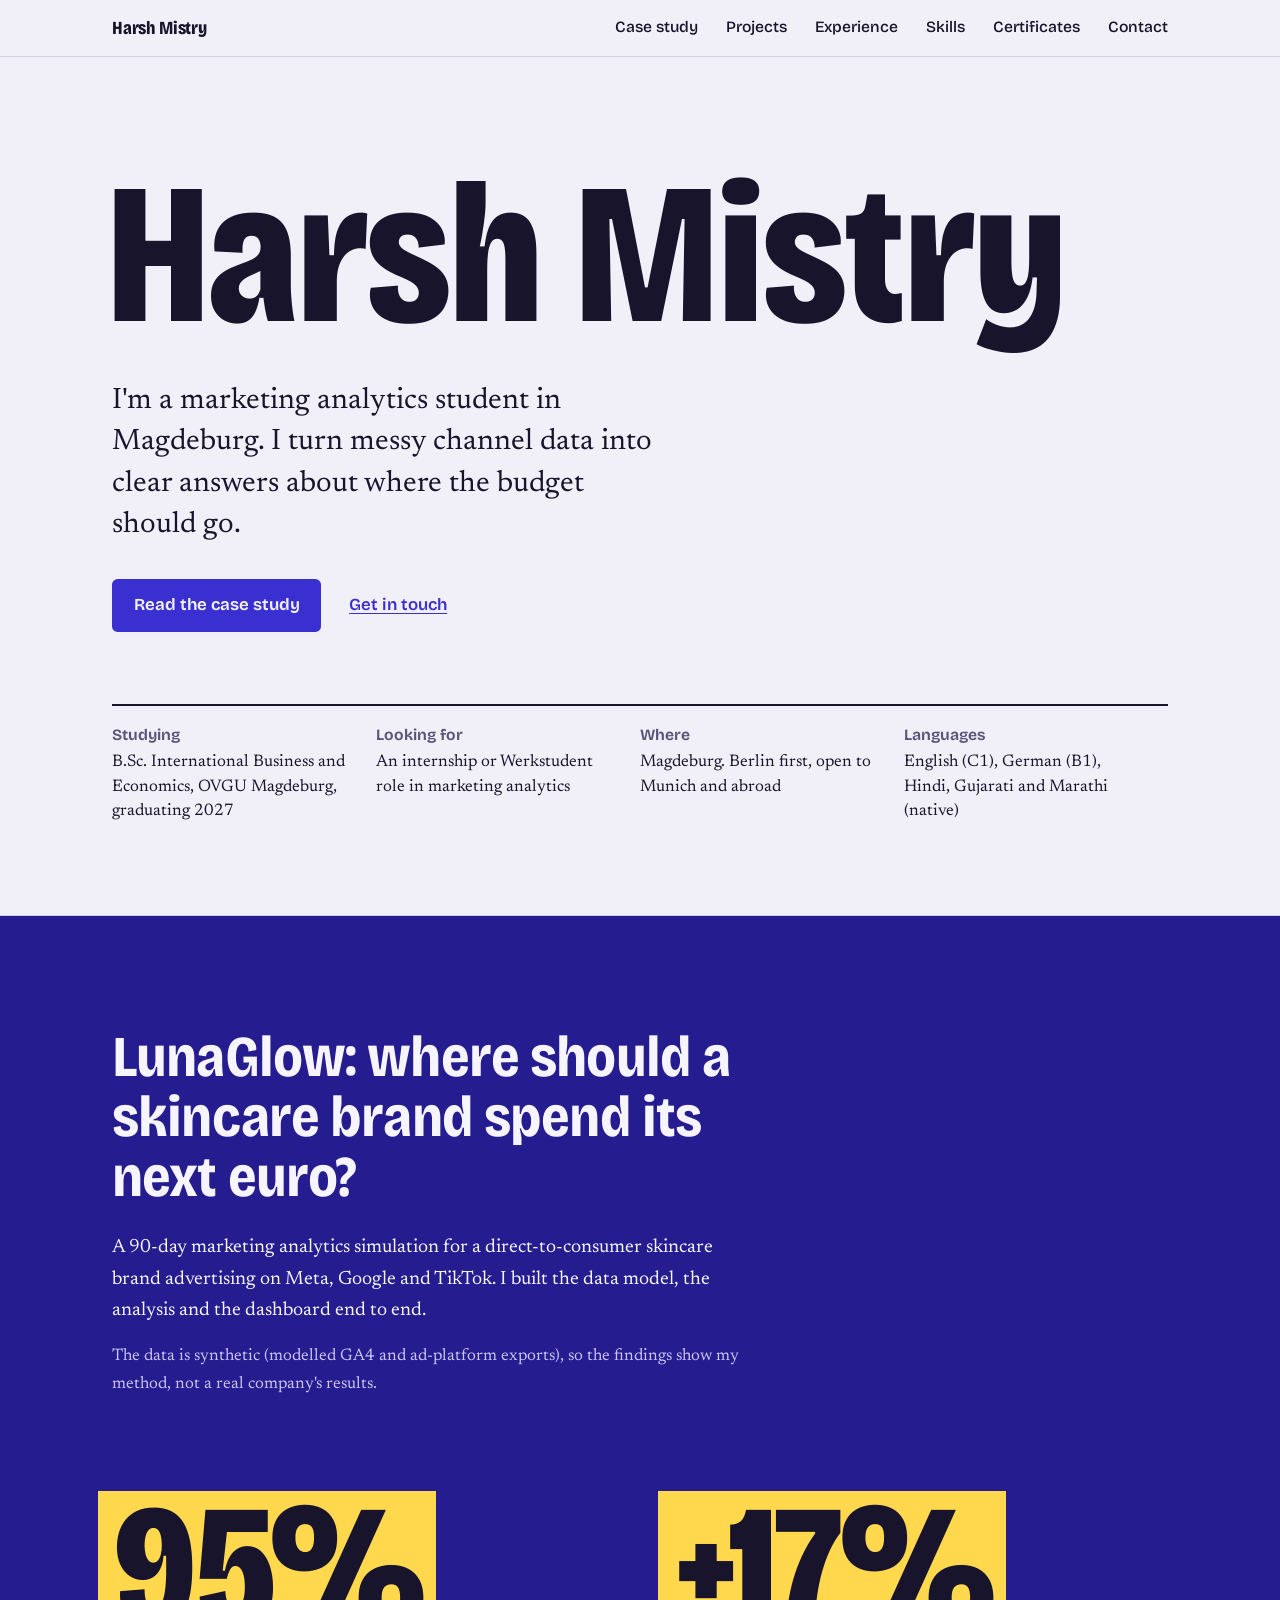
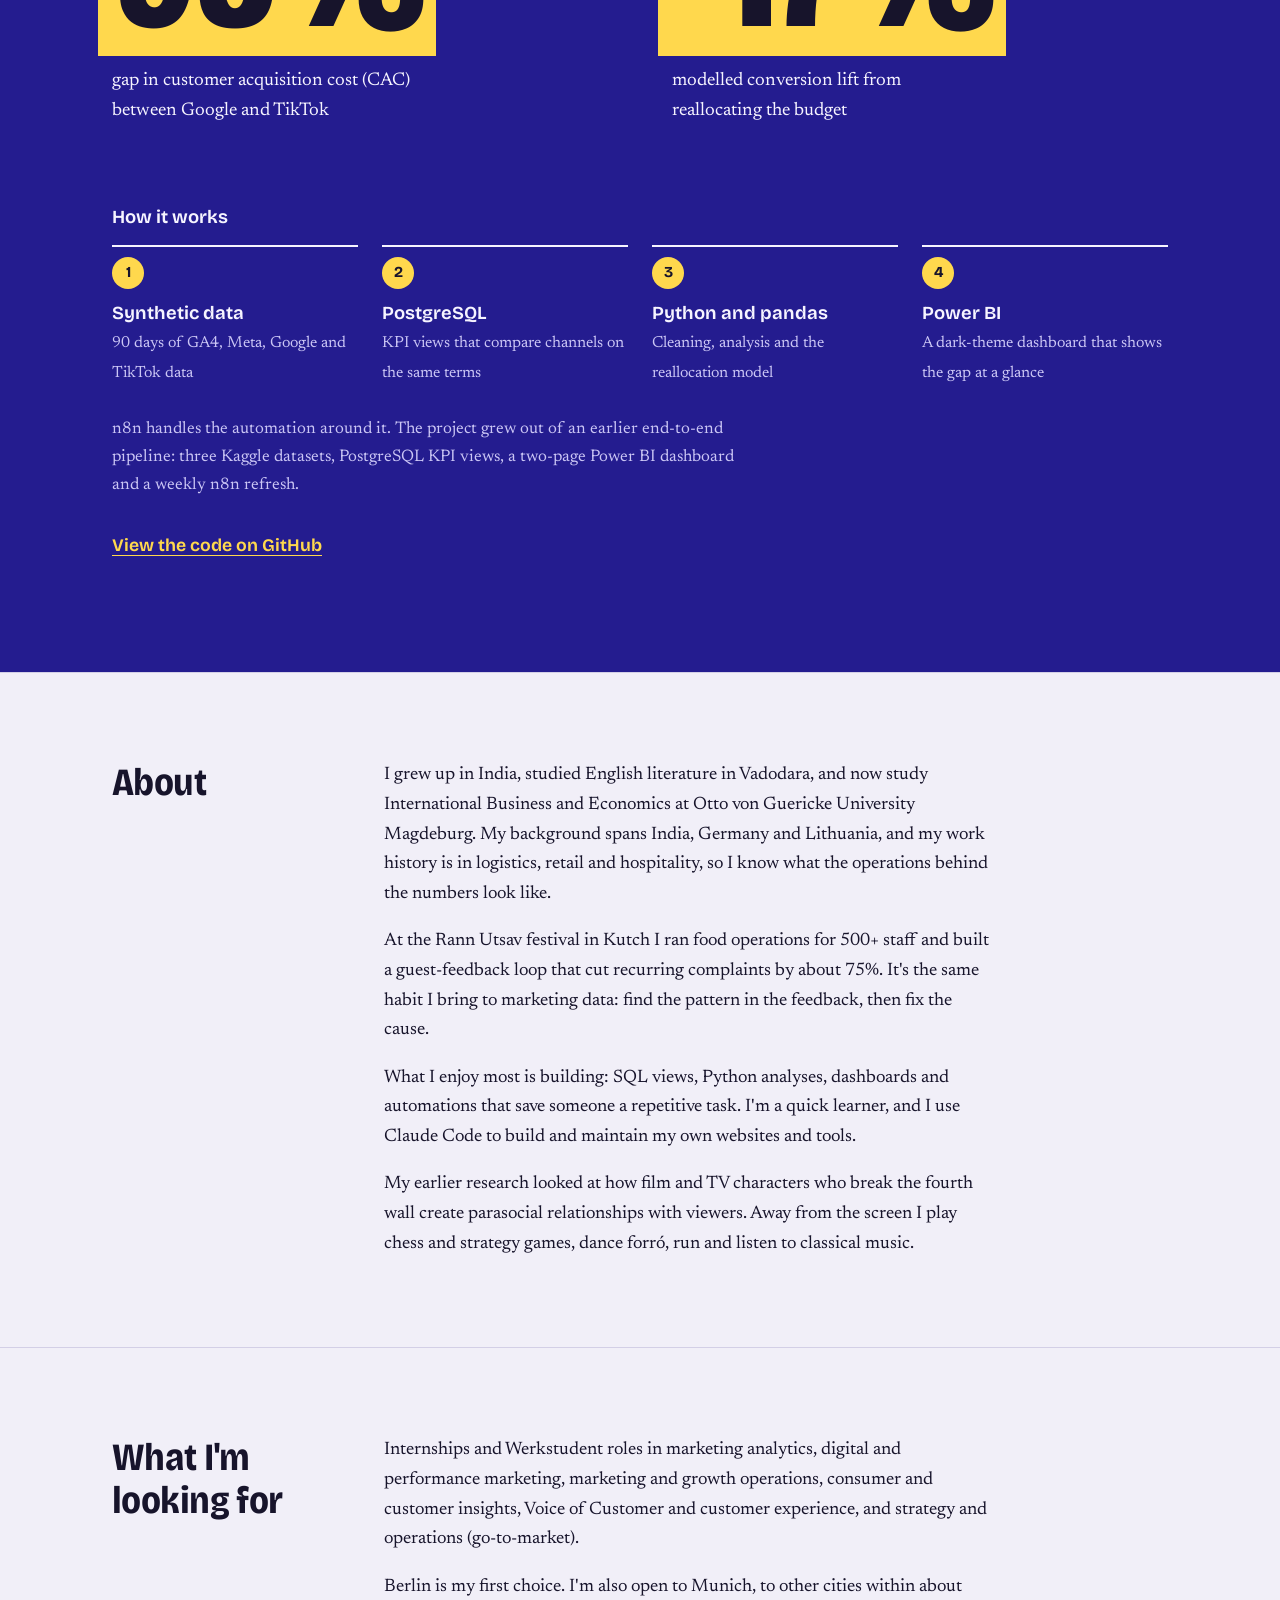
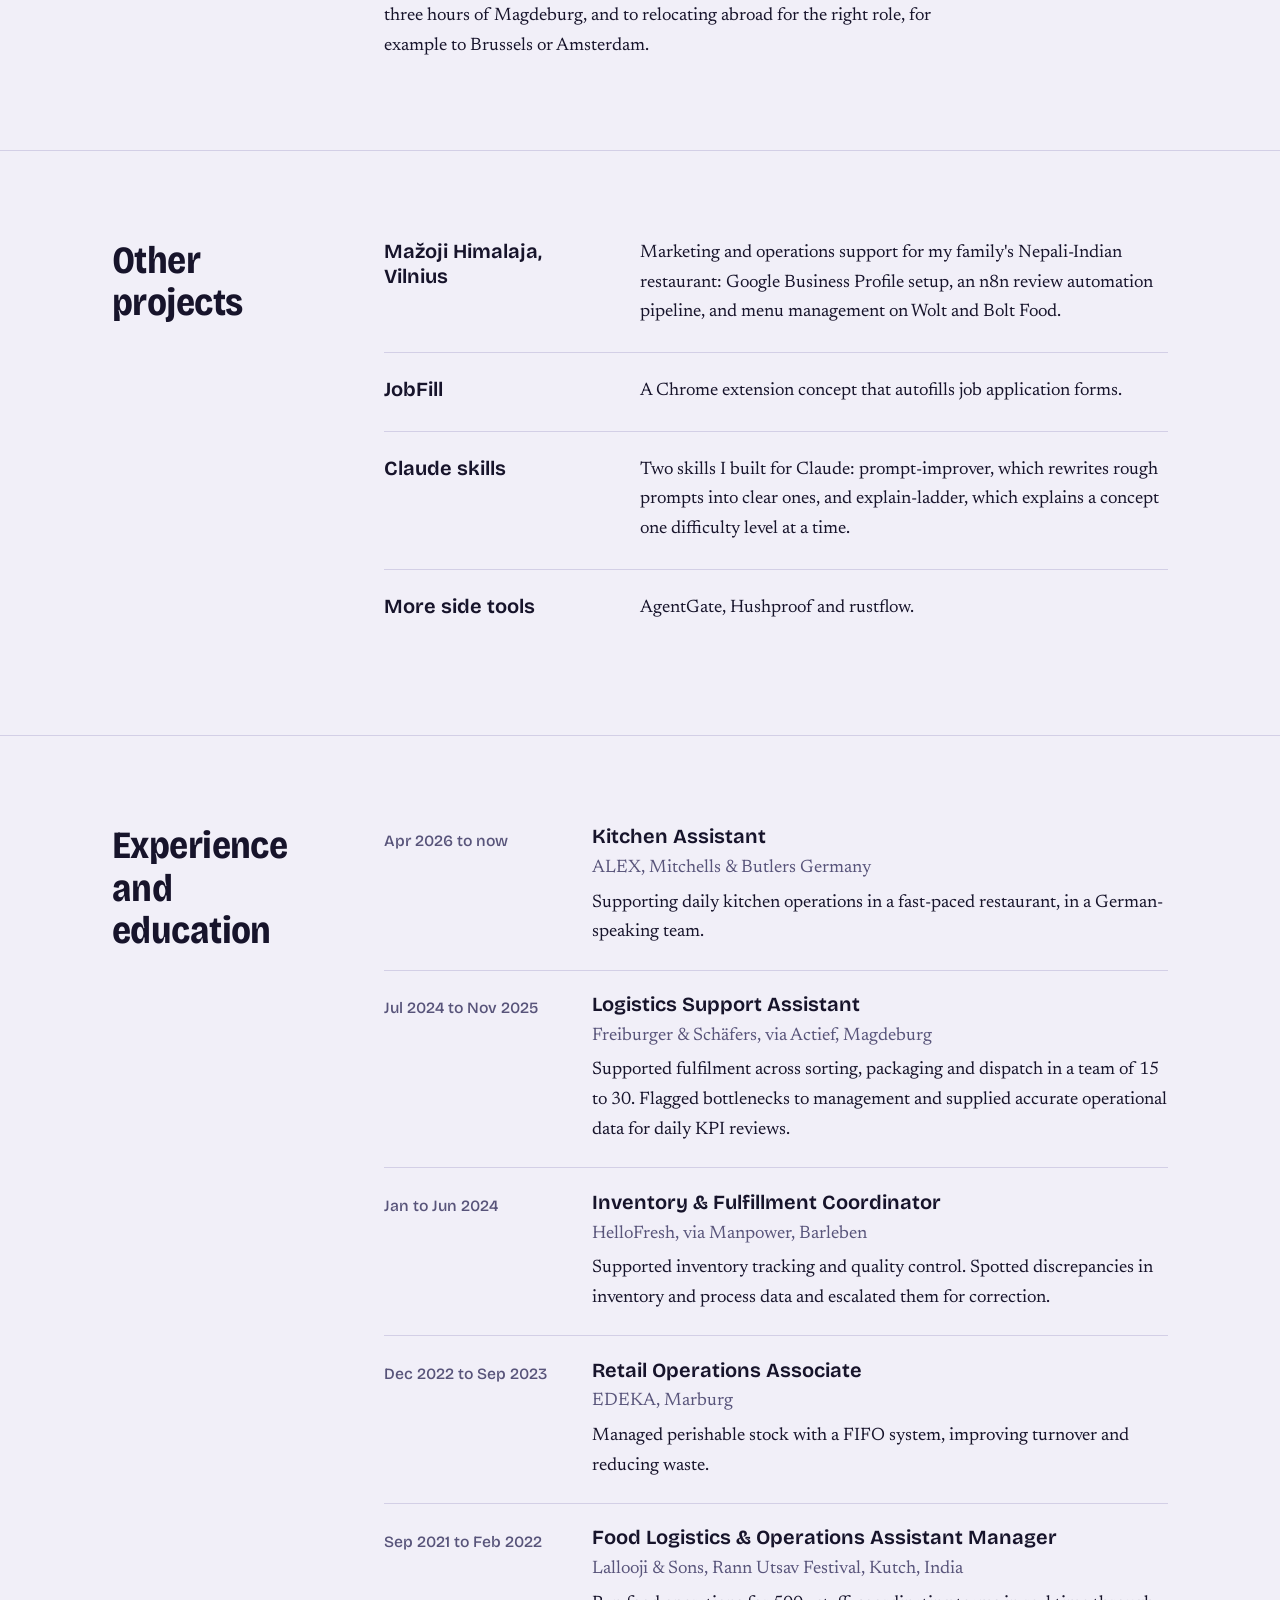
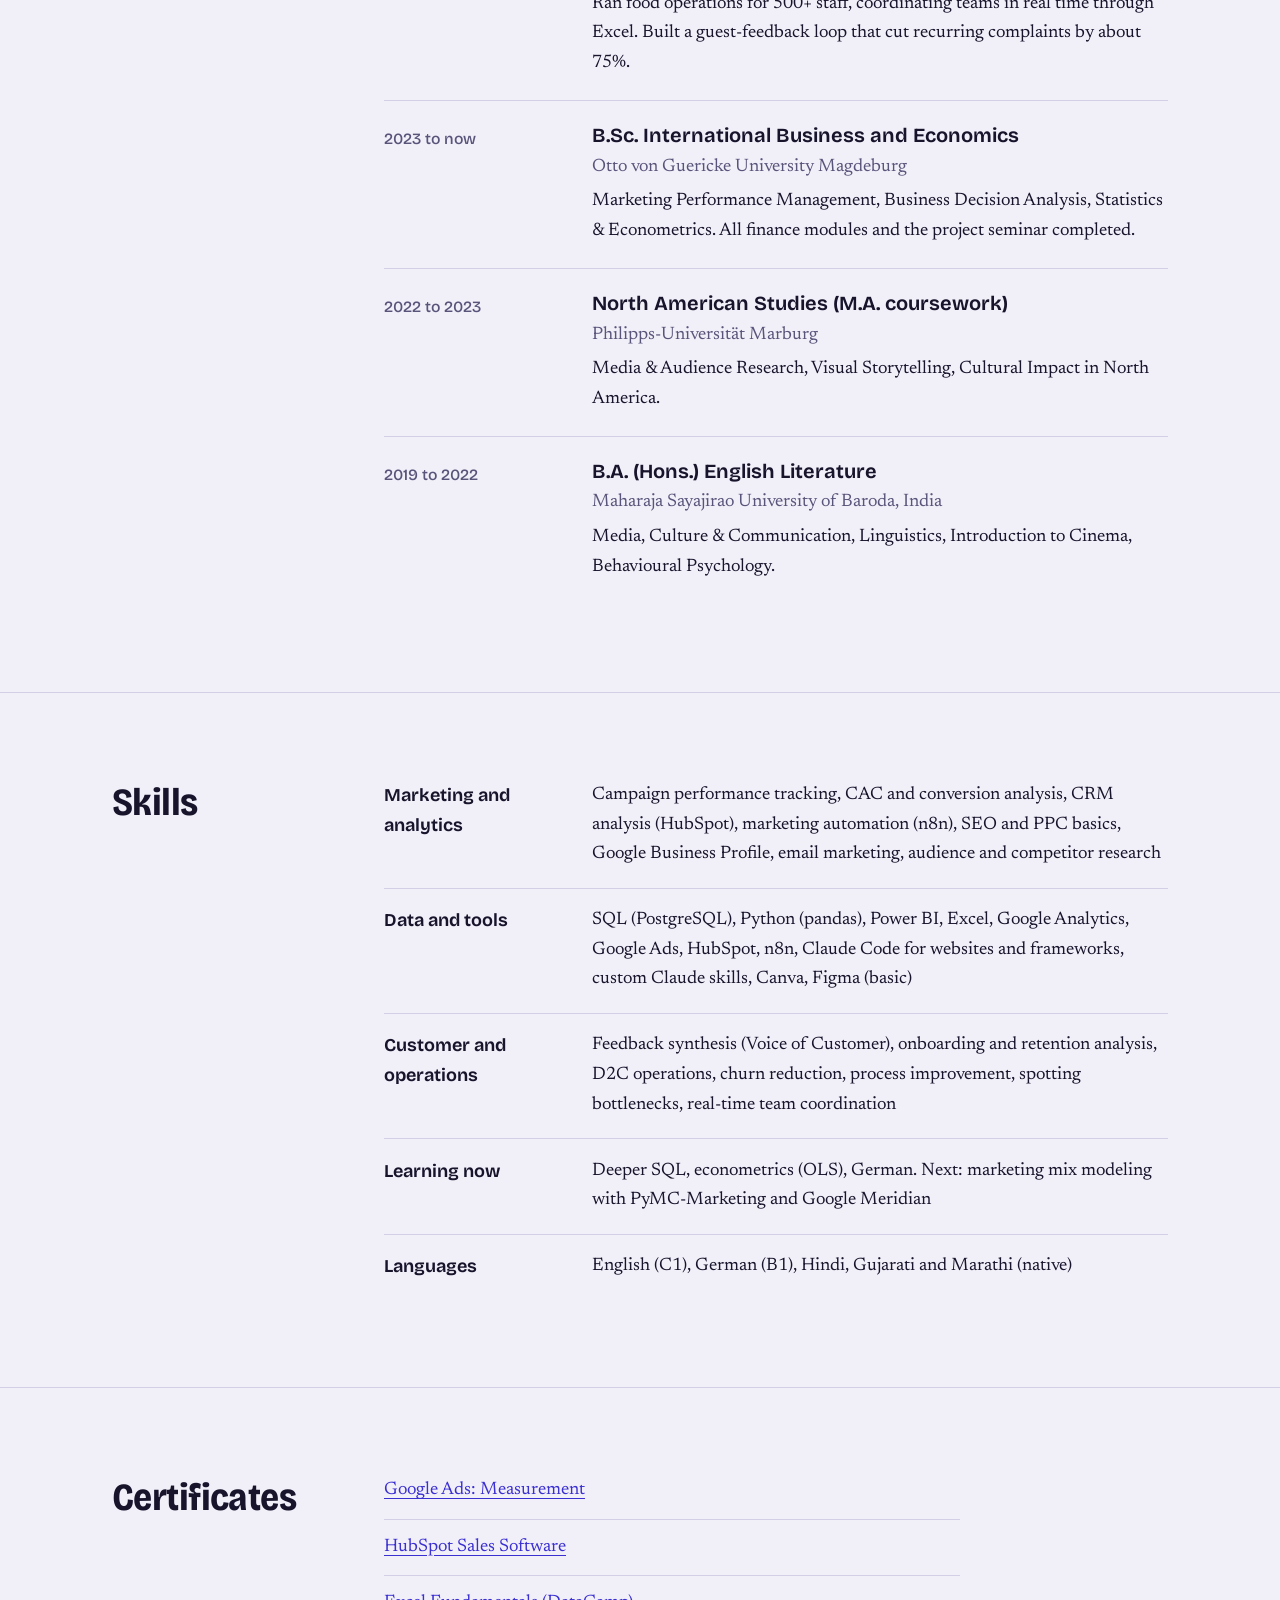
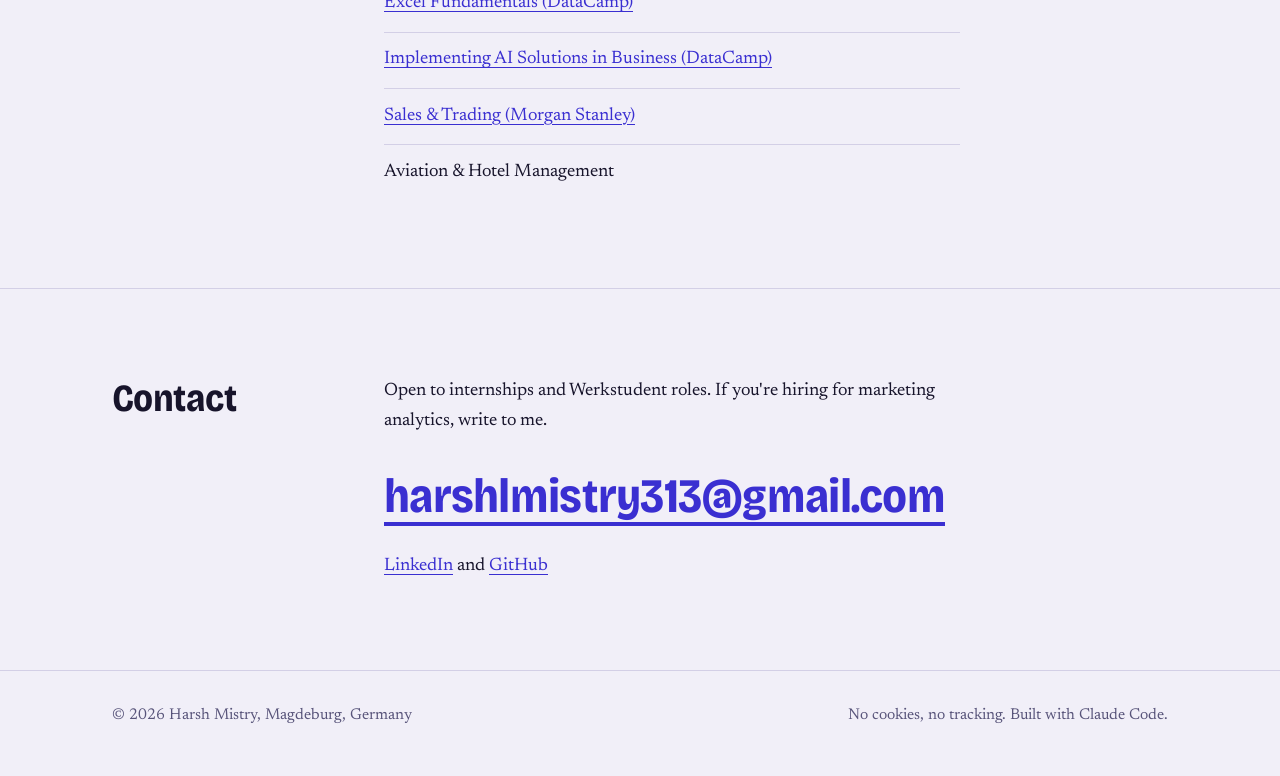
==== index.html @ 002825e1 "Add personal site for harshmistry.de Co-Authored-By: Claude Sonnet 5.5 <noreply@anthropic.com>  Clau" ====
<!doctype html>
<html lang="en">
<head>
<meta charset="utf-8">
<meta name="viewport" content="width=device-width, initial-scale=1">
<title>Harsh Mistry | Marketing Analytics, Insights &amp; Operations</title>
<meta name="description" content="Marketing analytics student in Magdeburg seeking an internship or Werkstudent role in Germany. SQL, Python, Power BI, n8n and a full ad-budget case study.">
<link rel="canonical" href="https://harshmistry.de/">
<meta name="robots" content="index, follow, max-image-preview:large">
<meta name="author" content="Harsh Mistry">
<meta name="theme-color" content="#f1eff8" media="(prefers-color-scheme: light)">
<meta name="theme-color" content="#100e20" media="(prefers-color-scheme: dark)">

<meta property="og:type" content="profile">
<meta property="og:site_name" content="Harsh Mistry">
<meta property="og:title" content="Harsh Mistry | Marketing Analytics, Insights &amp; Operations">
<meta property="og:description" content="I turn messy channel data into clear answers about where marketing budget should go. Case study, skills and contact.">
<meta property="og:url" content="https://harshmistry.de/">
<meta property="og:image" content="https://harshmistry.de/og-image.png">
<meta property="og:image:width" content="1200">
<meta property="og:image:height" content="630">
<meta property="og:image:alt" content="Harsh Mistry, marketing analytics student in Magdeburg">
<meta property="og:locale" content="en_GB">
<meta property="profile:first_name" content="Harsh">
<meta property="profile:last_name" content="Mistry">
<meta name="twitter:card" content="summary_large_image">
<meta name="twitter:title" content="Harsh Mistry | Marketing Analytics, Insights &amp; Operations">
<meta name="twitter:description" content="I turn messy channel data into clear answers about where marketing budget should go.">
<meta name="twitter:image" content="https://harshmistry.de/og-image.png">

<link rel="icon" href="favicon.svg" type="image/svg+xml">
<link rel="preload" href="fonts/bricolage.woff2" as="font" type="font/woff2" crossorigin>
<link rel="preload" href="fonts/newsreader.woff2" as="font" type="font/woff2" crossorigin>
<link rel="stylesheet" href="styles.css">
<script>document.documentElement.classList.add('js')</script>

<script type="application/ld+json">
{
  "@context": "https://schema.org",
  "@graph": [
    {
      "@type": "WebSite",
      "@id": "https://harshmistry.de/#website",
      "url": "https://harshmistry.de/",
      "name": "Harsh Mistry",
      "inLanguage": "en",
      "publisher": { "@id": "https://harshmistry.de/#person" }
    },
    {
      "@type": "ProfilePage",
      "@id": "https://harshmistry.de/#profilepage",
      "url": "https://harshmistry.de/",
      "name": "Harsh Mistry | Marketing Analytics, Insights & Operations",
      "isPartOf": { "@id": "https://harshmistry.de/#website" },
      "mainEntity": { "@id": "https://harshmistry.de/#person" },
      "dateModified": "2026-10-08",
      "inLanguage": "en"
    },
    {
      "@type": "Person",
      "@id": "https://harshmistry.de/#person",
      "name": "Harsh Mistry",
      "alternateName": "Harsh Lalabhai Mistry",
      "givenName": "Harsh",
      "familyName": "Mistry",
      "url": "https://harshmistry.de/",
      "jobTitle": "Marketing analytics student (Werkstudent and internship seeker)",
      "description": "Marketing analytics student at Otto von Guericke University Magdeburg looking for internships and Werkstudent roles in marketing analytics, performance marketing and customer insights in Germany.",
      "address": { "@type": "PostalAddress", "addressLocality": "Magdeburg", "addressCountry": "DE" },
      "affiliation": {
        "@type": "CollegeOrUniversity",
        "name": "Otto von Guericke University Magdeburg",
        "url": "https://www.ovgu.de/"
      },
      "knowsAbout": [
        "Marketing analytics", "Performance marketing", "SQL", "PostgreSQL", "Python", "pandas",
        "Power BI", "n8n automation", "HubSpot", "Google Ads measurement", "Voice of Customer", "Marketing mix modeling", "Econometrics"
      ],
      "knowsLanguage": ["en", "de", "hi", "gu", "mr"],
      "sameAs": [
        "https://github.com/harshmistry2001",
        "https://www.linkedin.com/in/harsh-mistry-6508b920b"
      ]
    },
    {
      "@type": "CreativeWork",
      "@id": "https://harshmistry.de/#lunaglow",
      "name": "LunaGlow: marketing analytics simulation for a D2C skincare brand",
      "description": "A 90-day simulation of a direct-to-consumer skincare brand advertising on Meta, Google and TikTok, built on synthetic data with PostgreSQL, Python, Power BI and n8n.",
      "url": "https://github.com/harshmistry2001/marketing-analytics-portfolio",
      "author": { "@id": "https://harshmistry.de/#person" },
      "keywords": "marketing analytics, customer acquisition cost, budget allocation, PostgreSQL, Power BI, pandas, n8n"
    }
  ]
}
</script>
</head><body>
<a class="skip" href="#main">Skip to content</a>

<header class="top">
  <div class="wrap">
    <a class="brand" href="#top" aria-label="Harsh Mistry, back to top">Harsh Mistry</a>
    <nav aria-label="Main">
      <ul>
        <li><a href="#lunaglow">Case study</a></li>
        <li><a href="#projects">Projects</a></li>
        <li><a href="#experience">Experience</a></li>
        <li><a href="#skills">Skills</a></li>
        <li><a href="#certificates">Certificates</a></li>
        <li><a href="#contact">Contact</a></li>
      </ul>
    </nav>
  </div>
</header>

<main id="main">
  <section class="hero" id="top" aria-labelledby="name">
    <div class="wrap">
      <h1 id="name">Harsh Mistry</h1>
      <p class="lead">I'm a marketing analytics student in Magdeburg. I turn messy channel data into clear answers about where the budget should go.</p>
      <div class="actions">
        <a class="btn" href="#lunaglow">Read the case study</a>
        <a class="textlink" href="#contact">Get in touch</a>
      </div>
      <dl class="glance">
        <div><dt>Studying</dt><dd>B.Sc. International Business and Economics, OVGU Magdeburg, graduating 2027</dd></div>
        <div><dt>Looking for</dt><dd>An internship or Werkstudent role in marketing analytics</dd></div>
        <div><dt>Where</dt><dd>Magdeburg. Berlin first, open to Munich and abroad</dd></div>
        <div><dt>Languages</dt><dd>English (C1), German (B1), Hindi, Gujarati and Marathi (native)</dd></div>
      </dl>
    </div>
  </section>

  <section class="case section" id="lunaglow" aria-labelledby="lunaglow-h">
    <div class="wrap">
      <h2 id="lunaglow-h">LunaGlow: where should a skincare brand spend its next euro?</h2>
      <p class="intro">A 90-day marketing analytics simulation for a direct-to-consumer skincare brand advertising on Meta, Google and TikTok. I built the data model, the analysis and the dashboard end to end.</p>
      <p class="intro">The data is synthetic (modelled GA4 and ad-platform exports), so the findings show my method, not a real company's results.</p>

      <div class="figures">
        <div class="figure">
          <p class="num"><mark>95%</mark></p>
          <p>gap in customer acquisition cost (CAC) between Google and TikTok</p>
        </div>
        <div class="figure">
          <p class="num"><mark>+17%</mark></p>
          <p>modelled conversion lift from reallocating the budget</p>
        </div>
      </div>

      <h3 class="pipe-title">How it works</h3>
      <ol class="pipe">
        <li><b>Synthetic data</b><span>90 days of GA4, Meta, Google and TikTok data</span></li>
        <li><b>PostgreSQL</b><span>KPI views that compare channels on the same terms</span></li>
        <li><b>Python and pandas</b><span>Cleaning, analysis and the reallocation model</span></li>
        <li><b>Power BI</b><span>A dark-theme dashboard that shows the gap at a glance</span></li>
      </ol>
      <p class="note">n8n handles the automation around it. The project grew out of an earlier end-to-end pipeline: three Kaggle datasets, PostgreSQL KPI views, a two-page Power BI dashboard and a weekly n8n refresh.</p>
      <p class="links"><a href="https://github.com/harshmistry2001/marketing-analytics-portfolio" rel="noopener">View the code on GitHub</a></p>
    </div>
  </section>

  <section class="section" id="about" aria-labelledby="about-h">
    <div class="wrap section-grid">
      <h2 id="about-h">About</h2>
      <div class="prose">
        <p>I grew up in India, studied English literature in Vadodara, and now study International Business and Economics at Otto von Guericke University Magdeburg. My background spans India, Germany and Lithuania, and my work history is in logistics, retail and hospitality, so I know what the operations behind the numbers look like.</p>
        <p>At the Rann Utsav festival in Kutch I ran food operations for 500+ staff and built a guest-feedback loop that cut recurring complaints by about 75%. It's the same habit I bring to marketing data: find the pattern in the feedback, then fix the cause.</p>
        <p>What I enjoy most is building: SQL views, Python analyses, dashboards and automations that save someone a repetitive task. I'm a quick learner, and I use Claude Code to build and maintain my own websites and tools.</p>
        <p>My earlier research looked at how film and TV characters who break the fourth wall create parasocial relationships with viewers. Away from the screen I play chess and strategy games, dance forr&oacute;, run and listen to classical music.</p>
      </div>
    </div>
  </section>

  <section class="section" id="roles" aria-labelledby="roles-h">
    <div class="wrap section-grid">
      <h2 id="roles-h">What I'm looking for</h2>
      <div class="prose">
        <p>Internships and Werkstudent roles in marketing analytics, digital and performance marketing, marketing and growth operations, consumer and customer insights, Voice of Customer and customer experience, and strategy and operations (go-to-market).</p>
        <p>Berlin is my first choice. I'm also open to Munich, to other cities within about three hours of Magdeburg, and to relocating abroad for the right role, for example to Brussels or Amsterdam.</p>
      </div>
    </div>
  </section>

  <section class="section" id="projects" aria-labelledby="projects-h">
    <div class="wrap section-grid">
      <h2 id="projects-h">Other projects</h2>
      <ul class="work">
        <li>
          <h3>Ma&#382;oji Himalaja, Vilnius</h3>
          <p>Marketing and operations support for my family's Nepali-Indian restaurant: Google Business Profile setup, an n8n review automation pipeline, and menu management on Wolt and Bolt Food.</p>
        </li>
        <li>
          <h3>JobFill</h3>
          <p>A Chrome extension concept that autofills job application forms.</p>
        </li>
        <li>
          <h3>Claude skills</h3>
          <p>Two skills I built for Claude: prompt-improver, which rewrites rough prompts into clear ones, and explain-ladder, which explains a concept one difficulty level at a time.</p>
        </li>
        <li>
          <h3>More side tools</h3>
          <p>AgentGate, Hushproof and rustflow.</p>
        </li>
      </ul>
    </div>
  </section>
  <section class="section" id="experience" aria-labelledby="experience-h">
    <div class="wrap section-grid">
      <h2 id="experience-h">Experience and education</h2>
      <ol class="rows">
        <li>
          <p class="when">Apr 2026 to now</p>
          <div class="what"><h3>Kitchen Assistant</h3><p class="org">ALEX, Mitchells &amp; Butlers Germany</p><p>Supporting daily kitchen operations in a fast-paced restaurant, in a German-speaking team.</p></div>
        </li>
        <li>
          <p class="when">Jul 2024 to Nov 2025</p>
          <div class="what"><h3>Logistics Support Assistant</h3><p class="org">Freiburger &amp; Sch&auml;fers, via Actief, Magdeburg</p><p>Supported fulfilment across sorting, packaging and dispatch in a team of 15 to 30. Flagged bottlenecks to management and supplied accurate operational data for daily KPI reviews.</p></div>
        </li>
        <li>
          <p class="when">Jan to Jun 2024</p>
          <div class="what"><h3>Inventory &amp; Fulfillment Coordinator</h3><p class="org">HelloFresh, via Manpower, Barleben</p><p>Supported inventory tracking and quality control. Spotted discrepancies in inventory and process data and escalated them for correction.</p></div>
        </li>
        <li>
          <p class="when">Dec 2022 to Sep 2023</p>
          <div class="what"><h3>Retail Operations Associate</h3><p class="org">EDEKA, Marburg</p><p>Managed perishable stock with a FIFO system, improving turnover and reducing waste.</p></div>
        </li>
        <li>
          <p class="when">Sep 2021 to Feb 2022</p>
          <div class="what"><h3>Food Logistics &amp; Operations Assistant Manager</h3><p class="org">Lallooji &amp; Sons, Rann Utsav Festival, Kutch, India</p><p>Ran food operations for 500+ staff, coordinating teams in real time through Excel. Built a guest-feedback loop that cut recurring complaints by about 75%.</p></div>
        </li>
        <li>
          <p class="when">2023 to now</p>
          <div class="what"><h3>B.Sc. International Business and Economics</h3><p class="org">Otto von Guericke University Magdeburg</p><p>Marketing Performance Management, Business Decision Analysis, Statistics &amp; Econometrics. All finance modules and the project seminar completed.</p></div>
        </li>
        <li>
          <p class="when">2022 to 2023</p>
          <div class="what"><h3>North American Studies (M.A. coursework)</h3><p class="org">Philipps-Universit&auml;t Marburg</p><p>Media &amp; Audience Research, Visual Storytelling, Cultural Impact in North America.</p></div>
        </li>
        <li>
          <p class="when">2019 to 2022</p>
          <div class="what"><h3>B.A. (Hons.) English Literature</h3><p class="org">Maharaja Sayajirao University of Baroda, India</p><p>Media, Culture &amp; Communication, Linguistics, Introduction to Cinema, Behavioural Psychology.</p></div>
        </li>
      </ol>
    </div>
  </section>

  <section class="section" id="skills" aria-labelledby="skills-h">
    <div class="wrap section-grid">
      <h2 id="skills-h">Skills</h2>
      <dl class="skills">
        <div><dt>Marketing and analytics</dt><dd>Campaign performance tracking, CAC and conversion analysis, CRM analysis (HubSpot), marketing automation (n8n), SEO and PPC basics, Google Business Profile, email marketing, audience and competitor research</dd></div>
        <div><dt>Data and tools</dt><dd>SQL (PostgreSQL), Python (pandas), Power BI, Excel, Google Analytics, Google Ads, HubSpot, n8n, Claude Code for websites and frameworks, custom Claude skills, Canva, Figma (basic)</dd></div>
        <div><dt>Customer and operations</dt><dd>Feedback synthesis (Voice of Customer), onboarding and retention analysis, D2C operations, churn reduction, process improvement, spotting bottlenecks, real-time team coordination</dd></div>
        <div><dt>Learning now</dt><dd>Deeper SQL, econometrics (OLS), German. Next: marketing mix modeling with PyMC-Marketing and Google Meridian</dd></div>
        <div><dt>Languages</dt><dd>English (C1), German (B1), Hindi, Gujarati and Marathi (native)</dd></div>
      </dl>
    </div>
  </section>

  <section class="section" id="certificates" aria-labelledby="certs-h">
    <div class="wrap section-grid">
      <h2 id="certs-h">Certificates</h2>
      <ul class="certs">
        <li><a href="https://skillshop.credential.net/9b110aec-e84f-407f-bd4c-b2665cd00a4e#acc.ChrfO3as" rel="noopener">Google Ads: Measurement</a></li>
        <li><a href="https://app-eu1.hubspot.com/academy/achievements/199j6k48/en/1/harsh-lalabhai-mistry/hubspot-sales-hub-software" rel="noopener">HubSpot Sales Software</a></li>
        <li><a href="https://www.datacamp.com/statement-of-accomplishment/track/5b709b158e60ebb02c5e877109cd35d0fcd2f75e?raw=1" rel="noopener">Excel Fundamentals (DataCamp)</a></li>
        <li><a href="https://www.datacamp.com/completed/statement-of-accomplishment/course/0848d681324bd0381b9370f3f5e238e76e6574ee" rel="noopener">Implementing AI Solutions in Business (DataCamp)</a></li>
        <li><a href="https://my.amplifyme.com/certificate/d7df7ae4-5752-4b27-b443-dee3f537188c" rel="noopener">Sales &amp; Trading (Morgan Stanley)</a></li>
        <li>Aviation &amp; Hotel Management</li>
      </ul>
    </div>
  </section>

  <section class="section contact" id="contact" aria-labelledby="contact-h">
    <div class="wrap section-grid">
      <h2 id="contact-h">Contact</h2>
      <div>
        <div class="prose">
          <p>Open to internships and Werkstudent roles. If you're hiring for marketing analytics, write to me.</p>
        </div>
        <a class="contact-mail" href="mailto:harshlmistry313@gmail.com">harshlmistry313@gmail.com</a>
        <p class="prose links-row"><a href="https://www.linkedin.com/in/harsh-mistry-6508b920b" rel="noopener me">LinkedIn</a> and <a href="https://github.com/harshmistry2001" rel="noopener me">GitHub</a></p>
      </div>
    </div>
  </section>
</main>

<footer>
  <div class="wrap">
    <p>&copy; 2026 Harsh Mistry, Magdeburg, Germany</p>
    <p>No cookies, no tracking. Built with Claude Code.</p>
  </div>
</footer>

<script>
(function () {
  var c = document.querySelector('.case');
  if (!c) return;
  if (!('IntersectionObserver' in window)) { c.classList.add('seen'); return; }
  var io = new IntersectionObserver(function (e) {
    if (e[0].isIntersecting) { c.classList.add('seen'); io.disconnect(); }
  }, { threshold: 0.25 });
  io.observe(c);
})();
</script>
</body>
</html>
---- styles.css ----
/* Harsh Mistry, personal site. Self-hosted fonts, no trackers, no third-party requests. */

@font-face {
  font-family: "Bricolage";
  src: url("fonts/bricolage.woff2") format("woff2");
  font-weight: 200 800;
  font-stretch: 75% 100%;
  font-display: swap;
  unicode-range: U+0000-00FF, U+0131, U+0152-0153, U+02BB-02BC, U+02C6, U+02DA, U+02DC, U+2000-206F, U+20AC, U+2122, U+2191, U+2193, U+2212, U+2215;
}
@font-face {
  font-family: "Bricolage";
  src: url("fonts/bricolage-ext.woff2") format("woff2");
  font-weight: 200 800;
  font-stretch: 75% 100%;
  font-display: swap;
  unicode-range: U+0100-02BA, U+02BD-02C5, U+02C7-02CC, U+02CE-02D7, U+02DD-02FF, U+1D00-1DBF, U+1E00-1E9F, U+1EF2-1EFF, U+2020, U+20A0-20AB, U+20AD-20C0, U+2C60-2C7F, U+A720-A7FF;
}
@font-face {
  font-family: "Newsreader";
  src: url("fonts/newsreader.woff2") format("woff2");
  font-weight: 200 800;
  font-style: normal;
  font-display: swap;
  unicode-range: U+0000-00FF, U+0131, U+0152-0153, U+02BB-02BC, U+02C6, U+02DA, U+02DC, U+2000-206F, U+20AC, U+2122, U+2191, U+2193, U+2212, U+2215;
}
@font-face {
  font-family: "Newsreader";
  src: url("fonts/newsreader-italic.woff2") format("woff2");
  font-weight: 200 800;
  font-style: italic;
  font-display: swap;
  unicode-range: U+0000-00FF, U+0131, U+0152-0153, U+02BB-02BC, U+02C6, U+02DA, U+02DC, U+2000-206F, U+20AC, U+2122, U+2191, U+2193, U+2212, U+2215;
}
@font-face {
  font-family: "Newsreader";
  src: url("fonts/newsreader-ext.woff2") format("woff2");
  font-weight: 200 800;
  font-style: normal;
  font-display: swap;
  unicode-range: U+0100-02BA, U+02BD-02C5, U+02C7-02CC, U+02CE-02D7, U+02DD-02FF, U+1D00-1DBF, U+1E00-1E9F, U+1EF2-1EFF, U+2020, U+20A0-20AB, U+20AD-20C0, U+2C60-2C7F, U+A720-A7FF;
}

:root {
  --paper: #f1eff8;
  --ink: #17142b;
  --muted: #58547a;
  --rule: #d3cfe6;
  --link: #3a2fd1;
  --deep: #241c8f;
  --on-deep: #f6f4ff;
  --on-deep-muted: #cbc6f5;
  --marker: #ffd84d;
  --on-marker: #17142b;
  --display: "Bricolage", "Arial Narrow", "Helvetica Neue", Arial, sans-serif;
  --text: "Newsreader", Georgia, "Times New Roman", serif;
  --wrap: 72rem;
  --gutter: clamp(1.25rem, 5vw, 3rem);
  color-scheme: light dark;
}

@media (prefers-color-scheme: dark) {
  :root {
    --paper: #100e20;
    --ink: #ece9fb;
    --muted: #aaa5cd;
    --rule: #2b2650;
    --link: #a8a1ff;
    --deep: #1b1475;
    --on-deep: #f6f4ff;
    --on-deep-muted: #c3beef;
  }
}

*,
*::before,
*::after { box-sizing: border-box; }

html {
  -webkit-text-size-adjust: 100%;
  text-size-adjust: 100%;
  scroll-behavior: smooth;
  scroll-padding-top: 4.5rem;
}

body {
  margin: 0;
  background: var(--paper);
  color: var(--ink);
  font-family: var(--text);
  font-size: 1.125rem;
  line-height: 1.65;
  font-optical-sizing: auto;
  text-rendering: optimizeLegibility;
}

h1, h2, h3, p, dl, dd, ol, ul, figure { margin: 0; padding: 0; }
ol, ul { list-style: none; }

a { color: var(--link); text-underline-offset: 0.2em; text-decoration-thickness: 0.08em; }
a:hover { text-decoration-thickness: 0.16em; }
:focus-visible { outline: 3px solid var(--link); outline-offset: 3px; border-radius: 2px; }

.skip {
  position: absolute; left: var(--gutter); top: -4rem;
  background: var(--ink); color: var(--paper);
  padding: 0.6rem 1rem; z-index: 10; font-family: var(--display); font-weight: 600;
}
.skip:focus { top: 0.75rem; }

.wrap { max-width: var(--wrap); margin-inline: auto; padding-inline: var(--gutter); }

/* ---------- Header ---------- */
.top {
  position: sticky; top: 0; z-index: 5;
  background: color-mix(in srgb, var(--paper) 92%, transparent);
  backdrop-filter: blur(8px);
  border-bottom: 1px solid var(--rule);
}
.top .wrap { display: flex; align-items: center; justify-content: space-between; gap: 1rem; min-height: 3.5rem; flex-wrap: wrap; }
.brand { font-family: var(--display); font-weight: 750; font-stretch: 80%; font-size: 1.15rem; letter-spacing: -0.01em; color: var(--ink); text-decoration: none; }
.top nav ul { display: flex; gap: clamp(0.9rem, 3vw, 1.75rem); flex-wrap: wrap; }
.top nav a { font-family: var(--display); font-weight: 520; font-size: 0.98rem; color: var(--ink); text-decoration: none; padding: 0.35rem 0; border-bottom: 2px solid transparent; }
.top nav a:hover { border-bottom-color: var(--marker); }

/* ---------- Hero ---------- */
.hero { padding-block: clamp(3rem, 9vw, 7rem) clamp(3rem, 7vw, 5.5rem); }
.hero h1 {
  font-family: var(--display);
  font-weight: 800;
  font-stretch: 75%;
  font-size: clamp(4rem, 17vw, 12.5rem);
  line-height: 0.86;
  letter-spacing: -0.025em;
  margin-left: -0.04em;
}
.hero .lead {
  font-size: clamp(1.35rem, 2.6vw, 1.85rem);
  line-height: 1.4;
  max-width: 34rem;
  margin-top: clamp(1.5rem, 4vw, 2.5rem);
}
.actions { display: flex; flex-wrap: wrap; gap: 1rem 1.75rem; align-items: center; margin-top: 2rem; }
.btn {
  font-family: var(--display); font-weight: 650; font-size: 1.05rem;
  background: var(--link); color: var(--paper);
  padding: 0.8rem 1.35rem; border-radius: 0.35rem; text-decoration: none;
}
.btn:hover { background: var(--ink); color: var(--paper); }
.textlink { font-family: var(--display); font-weight: 600; font-size: 1.05rem; }

.glance {
  display: grid; grid-template-columns: repeat(auto-fit, minmax(13.5rem, 1fr));
  gap: 0; margin-top: clamp(2.5rem, 6vw, 4.5rem);
  border-top: 2px solid var(--ink);
}
.glance div { padding: 1rem 1.25rem 0.25rem 0; }
.glance dt { font-family: var(--display); font-weight: 650; font-size: 0.98rem; color: var(--muted); }
.glance dd { font-size: 1.05rem; line-height: 1.45; margin-top: 0.15rem; }

/* ---------- Generic sections ---------- */
.section { padding-block: clamp(3rem, 7vw, 5.5rem); border-top: 1px solid var(--rule); }
.section-grid { display: grid; grid-template-columns: minmax(0, 1fr); gap: 1.5rem; }
@media (min-width: 52rem) {
  .section-grid { grid-template-columns: 14rem minmax(0, 1fr); gap: 3rem; }
  .section-grid > h2 { position: sticky; top: 5rem; align-self: start; }
}
h2 {
  font-family: var(--display); font-weight: 720; font-stretch: 85%;
  font-size: clamp(1.8rem, 3.6vw, 2.4rem); line-height: 1.1; letter-spacing: -0.015em;
}
h3 { font-family: var(--display); font-weight: 650; font-size: 1.25rem; line-height: 1.25; }
.prose p + p { margin-top: 1.1rem; }
.prose { max-width: 38rem; }
.prose strong { font-weight: 650; }
/* ---------- Case study (the one loud moment) ---------- */
.case { background: var(--deep); color: var(--on-deep); padding-block: clamp(3.5rem, 9vw, 7rem); }
.case a { color: var(--marker); }
.case :focus-visible { outline-color: var(--marker); }
.case h2 { font-size: clamp(2rem, 5vw, 3.6rem); max-width: 22ch; line-height: 1.04; }
.case .intro { max-width: 40rem; margin-top: 1.5rem; font-size: 1.2rem; color: var(--on-deep); }
.case .intro + .intro { margin-top: 1rem; color: var(--on-deep-muted); font-size: 1.05rem; }

.figures { display: grid; gap: clamp(2rem, 5vw, 3.5rem) 4rem; margin-top: clamp(2.5rem, 6vw, 4.5rem); grid-template-columns: repeat(auto-fit, minmax(16rem, 1fr)); }
.figure .num { font-family: var(--display); font-weight: 800; font-stretch: 75%; font-size: clamp(5.5rem, 17vw, 11rem); line-height: 1; letter-spacing: -0.03em; }
.figure .num mark {
  color: var(--on-marker);
  background: linear-gradient(var(--marker), var(--marker)) no-repeat left 62% / 100% 78%;
  padding: 0 0.08em; margin-left: -0.08em;
  -webkit-box-decoration-break: clone; box-decoration-break: clone;
}
.js .figure .num mark { background-size: 0% 78%; }
.js .case.seen .figure .num mark { background-size: 100% 78%; transition: background-size 0.9s cubic-bezier(0.2, 0.7, 0.2, 1) 0.15s; }
.js .case.seen .figure:nth-child(2) .num mark { transition-delay: 0.55s; }
.figure p { margin-top: 0.6rem; font-size: 1.15rem; max-width: 20rem; color: var(--on-deep); }

.pipe-title { margin-top: clamp(3rem, 7vw, 5rem); font-family: var(--display); font-weight: 650; font-size: 1.15rem; }
.pipe { display: grid; gap: 0; margin-top: 1rem; counter-reset: step; grid-template-columns: 1fr; }
.pipe li { counter-increment: step; position: relative; padding: 1.1rem 0 1.1rem 3.1rem; border-top: 1px solid color-mix(in srgb, var(--on-deep) 28%, transparent); }
.pipe li::before {
  content: counter(step);
  position: absolute; left: 0; top: 1.05rem;
  width: 2rem; height: 2rem; border-radius: 50%;
  display: grid; place-items: center;
  font-family: var(--display); font-weight: 700; font-size: 0.95rem;
  background: var(--marker); color: var(--on-marker);
}
.pipe b { display: block; font-family: var(--display); font-weight: 650; font-size: 1.15rem; }
.pipe span { color: var(--on-deep-muted); font-size: 1rem; line-height: 1.5; }
@media (min-width: 52rem) {
  .pipe { grid-template-columns: repeat(4, 1fr); gap: 1.5rem; }
  .pipe li { padding: 3.2rem 0 0 0; border-top: 2px solid var(--on-deep); }
  .pipe li::before { top: 0.6rem; }
}
.case .note { margin-top: 1.75rem; max-width: 40rem; font-size: 1.05rem; color: var(--on-deep-muted); }
.case .links { margin-top: 2rem; font-family: var(--display); font-weight: 650; font-size: 1.1rem; }

/* ---------- Ruled lists ---------- */
.rows > li { display: grid; gap: 0.35rem 2rem; padding-block: 1.35rem; border-top: 1px solid var(--rule); }
.rows > li:first-child { border-top: 0; padding-top: 0; }
@media (min-width: 40rem) { .rows > li { grid-template-columns: 11rem minmax(0, 1fr); } }
.rows .when { font-family: var(--display); font-weight: 520; font-size: 0.98rem; color: var(--muted); padding-top: 0.2rem; }
.rows .what p { margin-top: 0.3rem; max-width: 36rem; }
.rows .org { color: var(--muted); }

.work > li { display: grid; gap: 0.4rem 2rem; padding-block: 1.5rem; border-top: 1px solid var(--rule); }
.work > li:first-child { border-top: 0; padding-top: 0; }
@media (min-width: 40rem) { .work > li { grid-template-columns: 14rem minmax(0, 1fr); } }
.work p { max-width: 36rem; }

.skills > div { display: grid; gap: 0.2rem 2rem; padding-block: 1.1rem; border-top: 1px solid var(--rule); }
.skills > div:first-child { border-top: 0; padding-top: 0; }
@media (min-width: 40rem) { .skills > div { grid-template-columns: 11rem minmax(0, 1fr); } }
.skills dt { font-family: var(--display); font-weight: 650; }
.skills dd { max-width: 36rem; }

.certs li { padding: 0.8rem 0; border-top: 1px solid var(--rule); max-width: 36rem; }
.certs li:first-child { border-top: 0; padding-top: 0; }
.links-row { margin-top: 1rem; }

/* ---------- Contact ---------- */
.contact-mail { display: inline-block; margin-top: 1.25rem; font-family: var(--display); font-weight: 720; font-stretch: 85%; font-size: clamp(1.7rem, 5.2vw, 3rem); letter-spacing: -0.015em; word-break: break-word; }
.contact .prose { max-width: 36rem; }

footer { border-top: 1px solid var(--rule); padding-block: 2rem 3rem; color: var(--muted); font-size: 0.98rem; }
footer .wrap { display: flex; flex-wrap: wrap; justify-content: space-between; gap: 0.5rem 2rem; }

/* ---------- 404 ---------- */
.lost { min-height: 70vh; display: grid; align-content: center; padding-block: 4rem; }
.lost h1 { font-family: var(--display); font-weight: 800; font-stretch: 75%; font-size: clamp(4rem, 16vw, 10rem); line-height: 0.9; }
.lost p { margin-top: 1.25rem; font-size: 1.3rem; max-width: 30rem; }

@media (prefers-reduced-motion: reduce) {
  html { scroll-behavior: auto; }
  .js .figure .num mark, .js .case.seen .figure .num mark { transition: none; background-size: 100% 78%; }
}

@media print {
  .top, .skip, .actions { display: none; }
  body { background: #fff; color: #000; }
  .case { background: #fff; color: #000; }
  .case a { color: #000; }
}
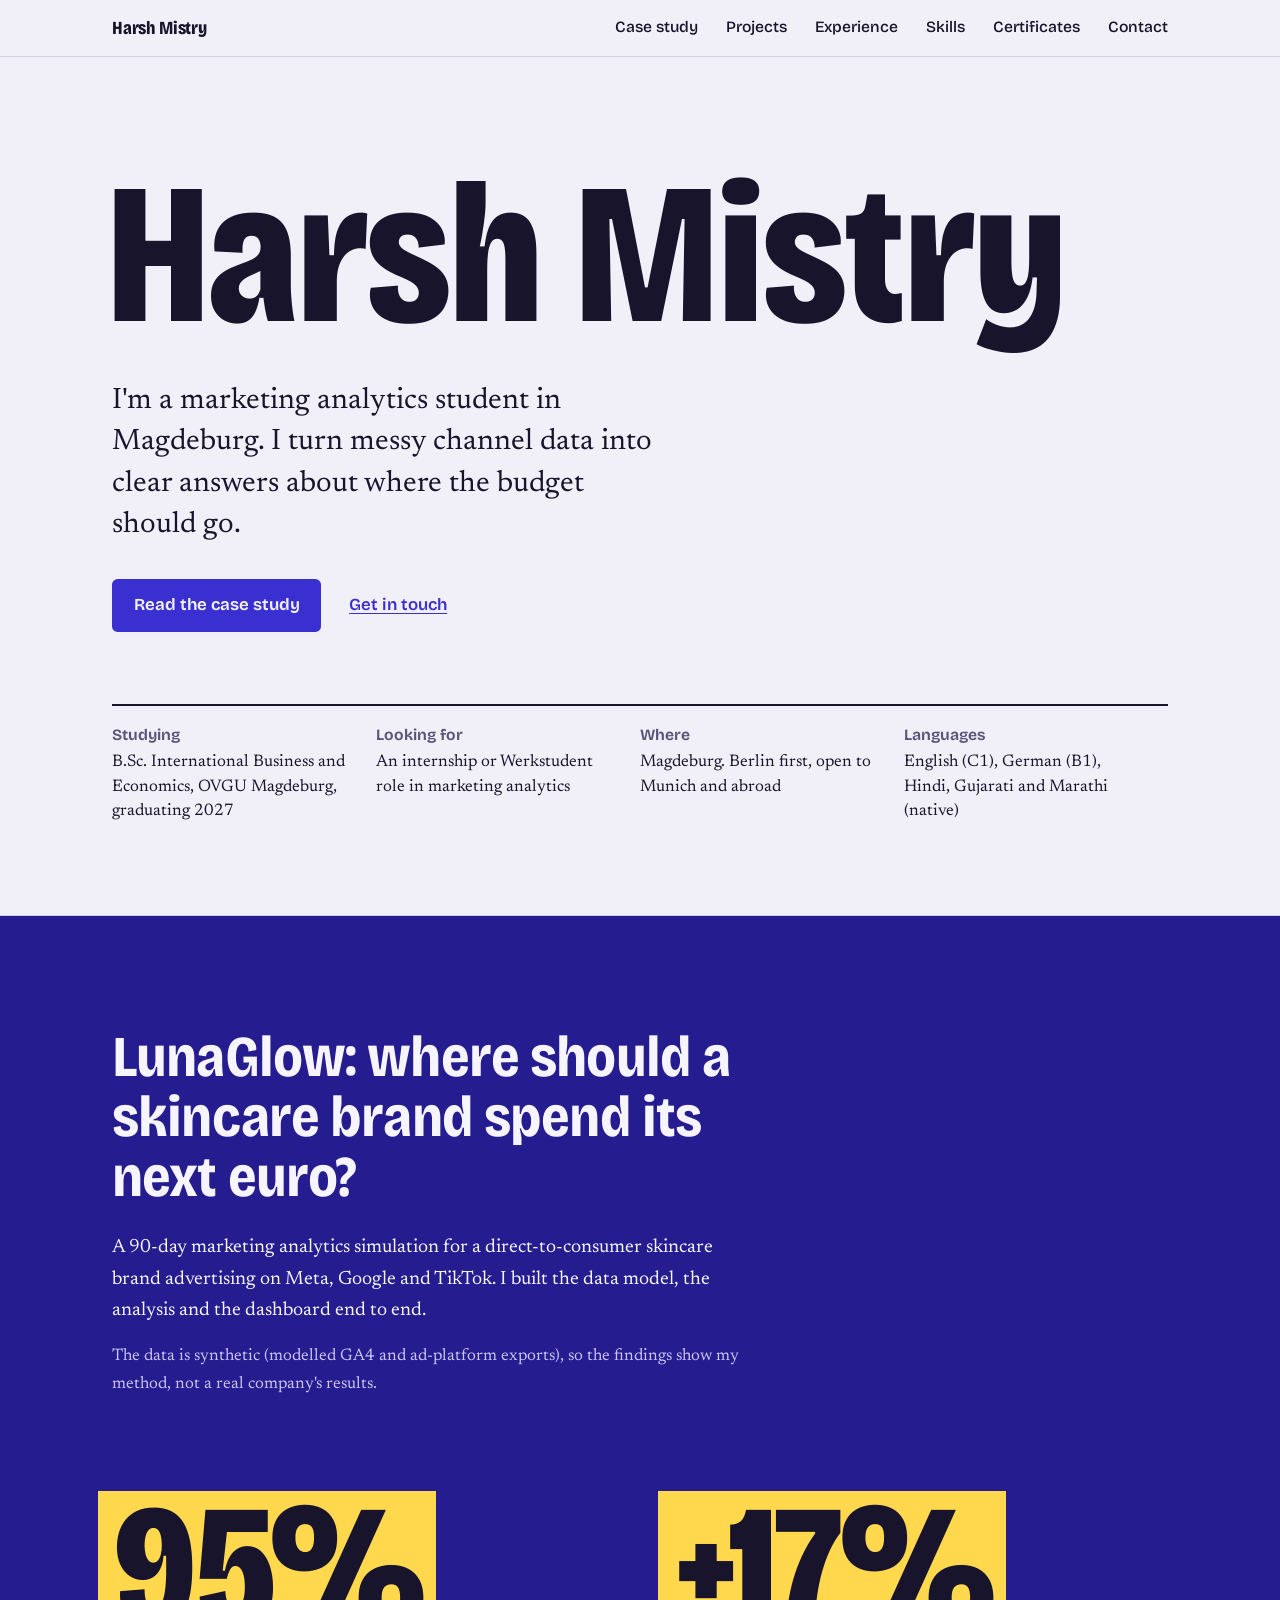
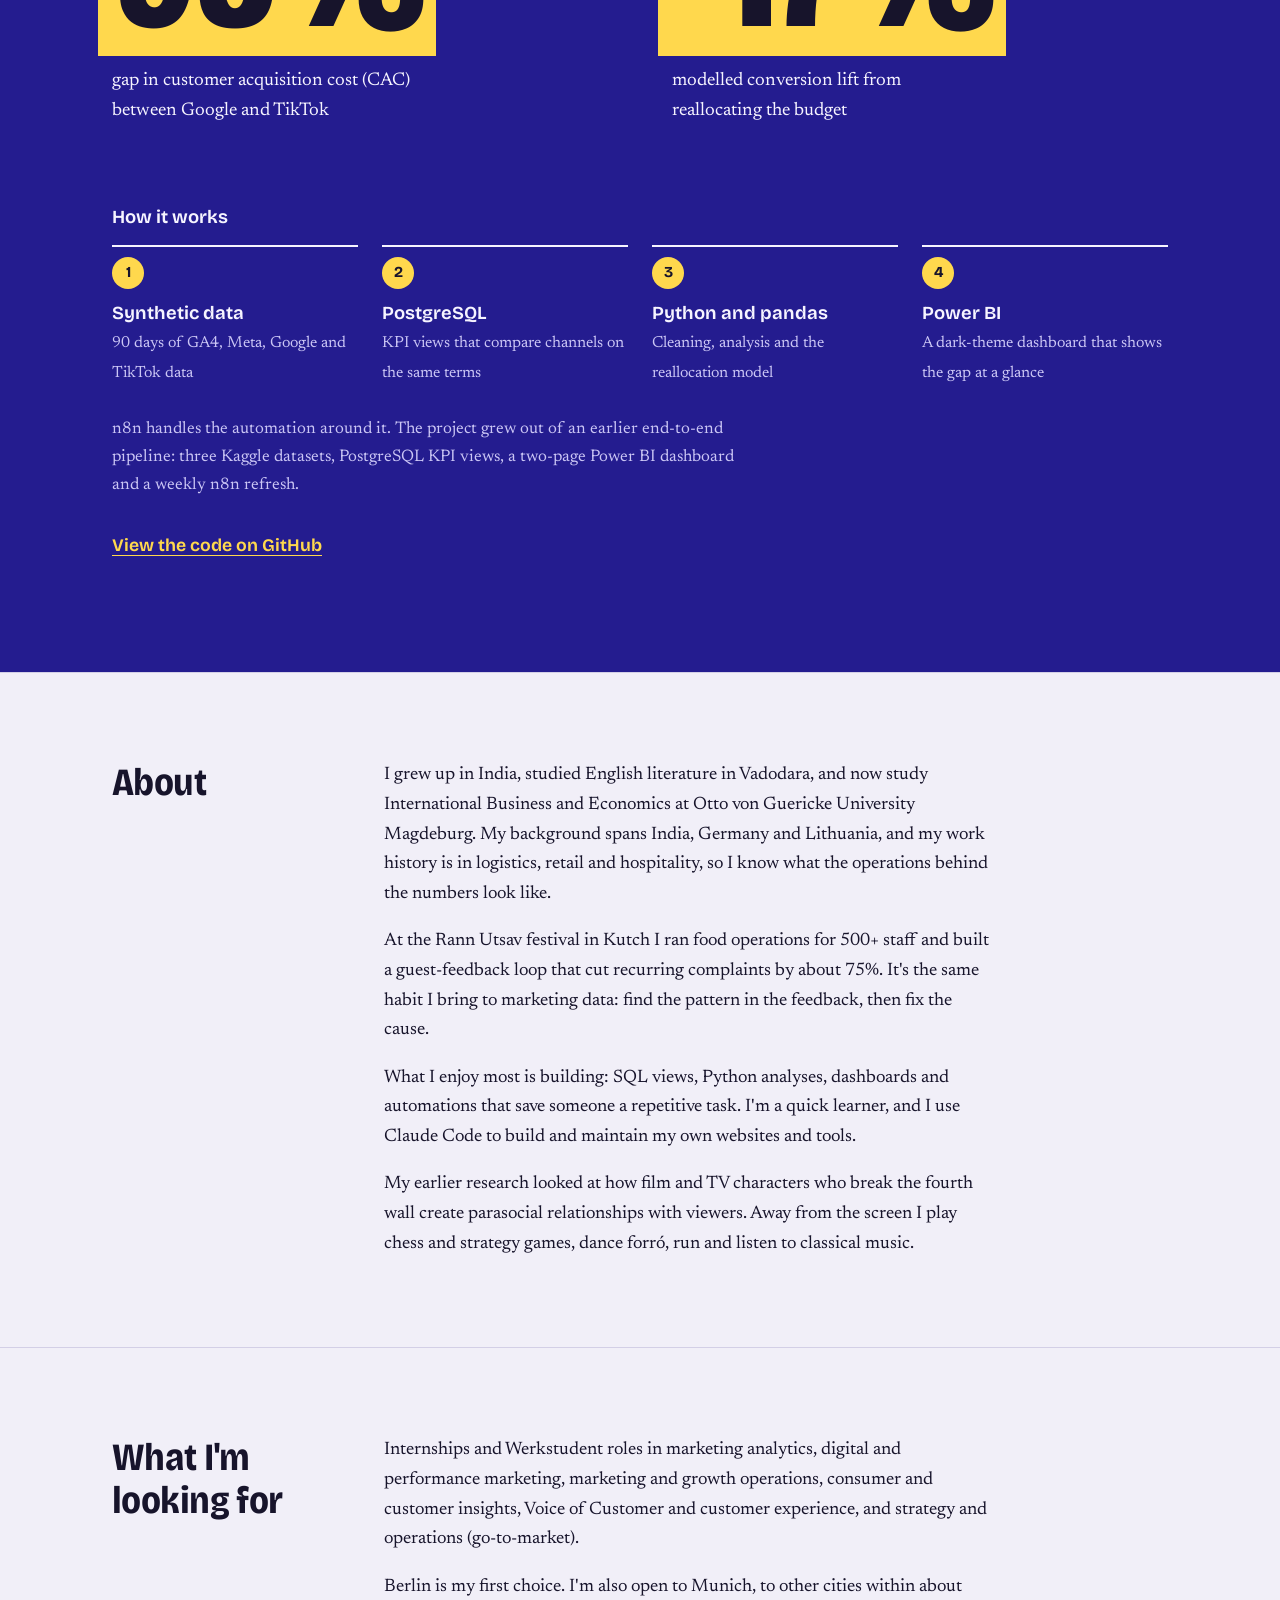
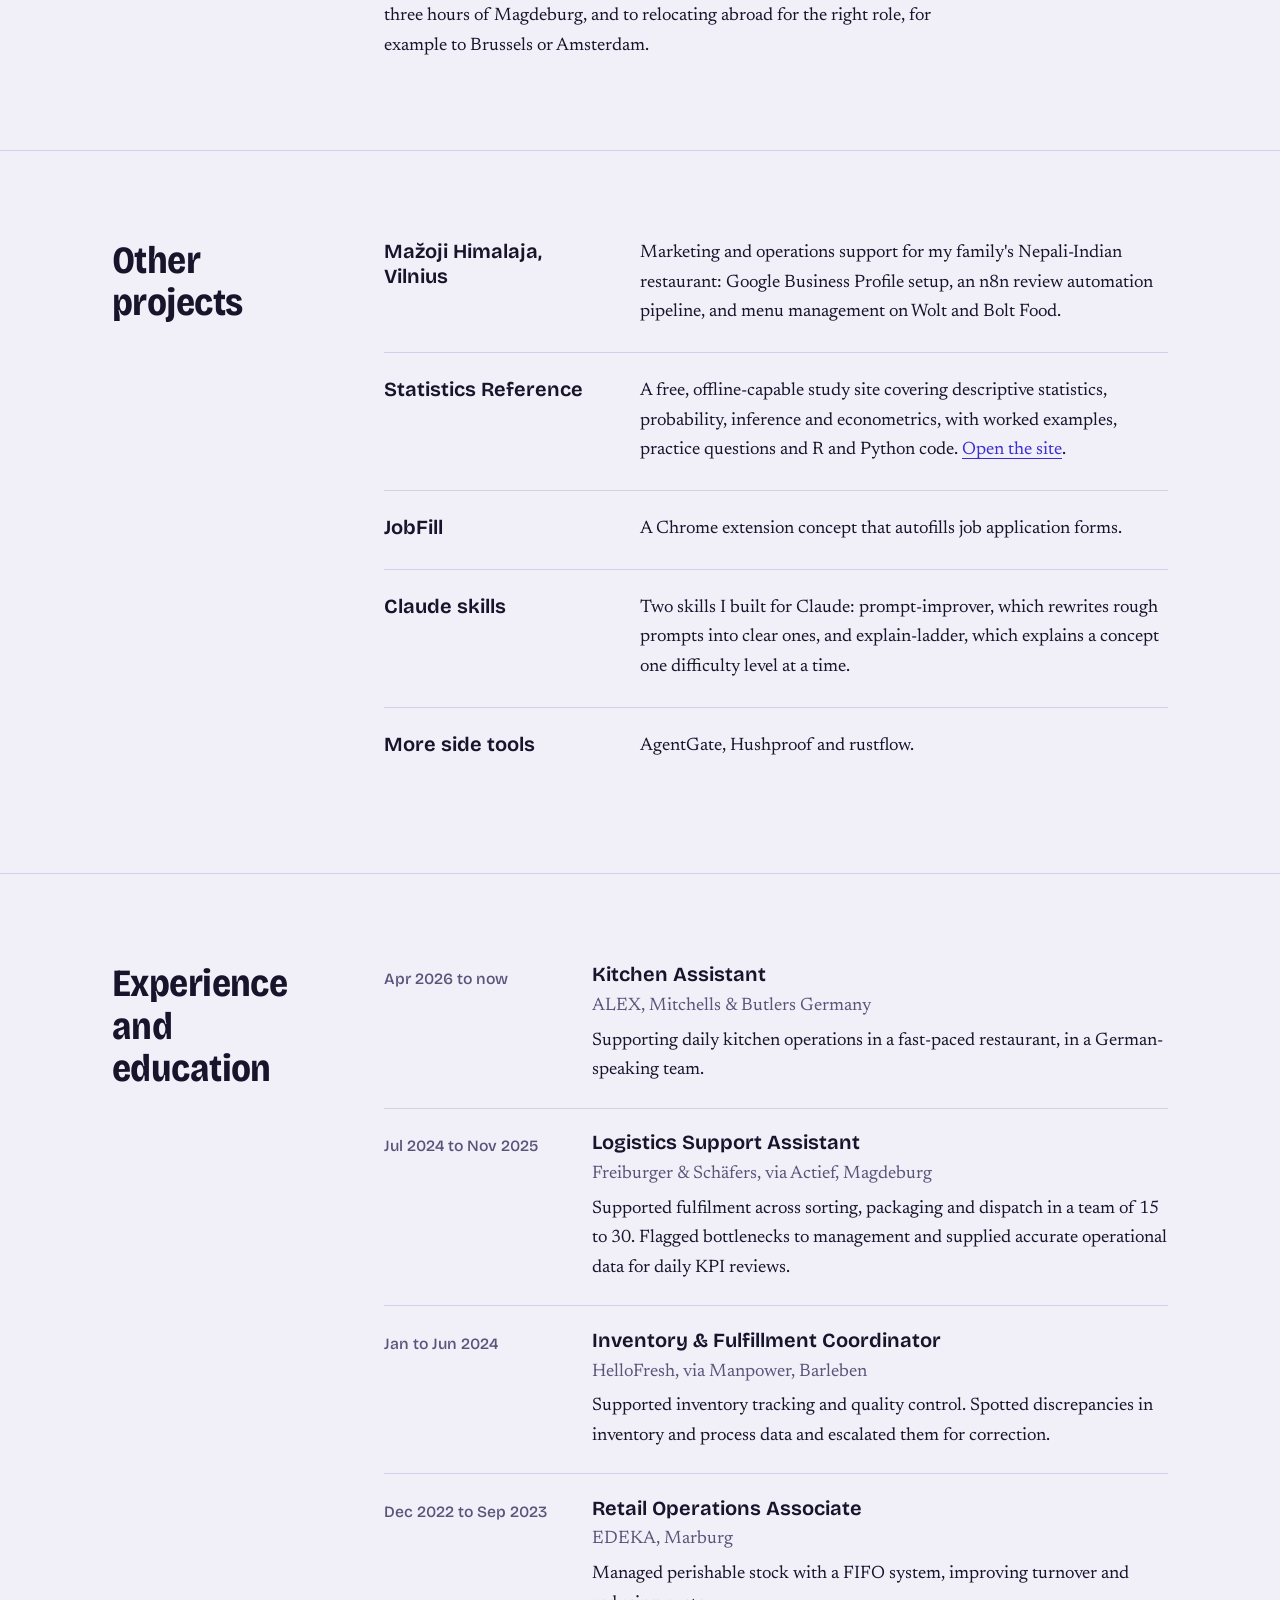
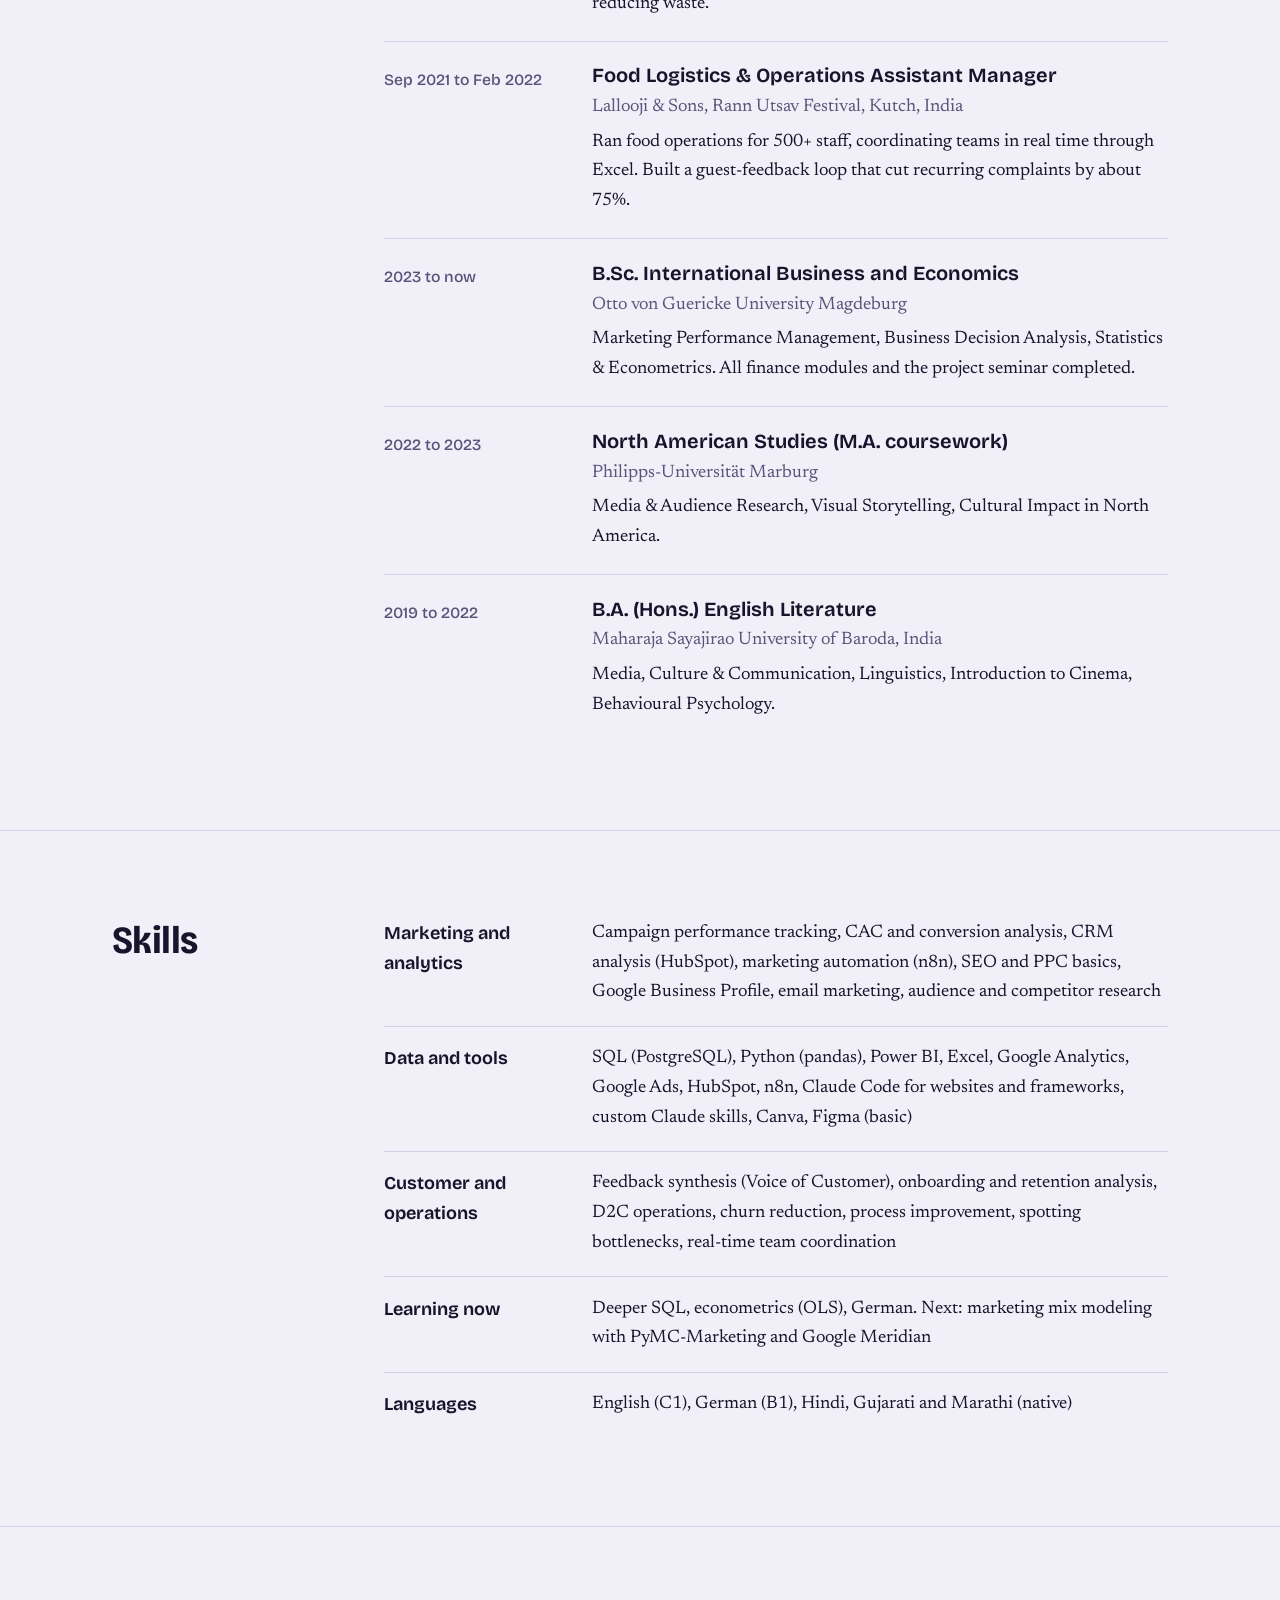
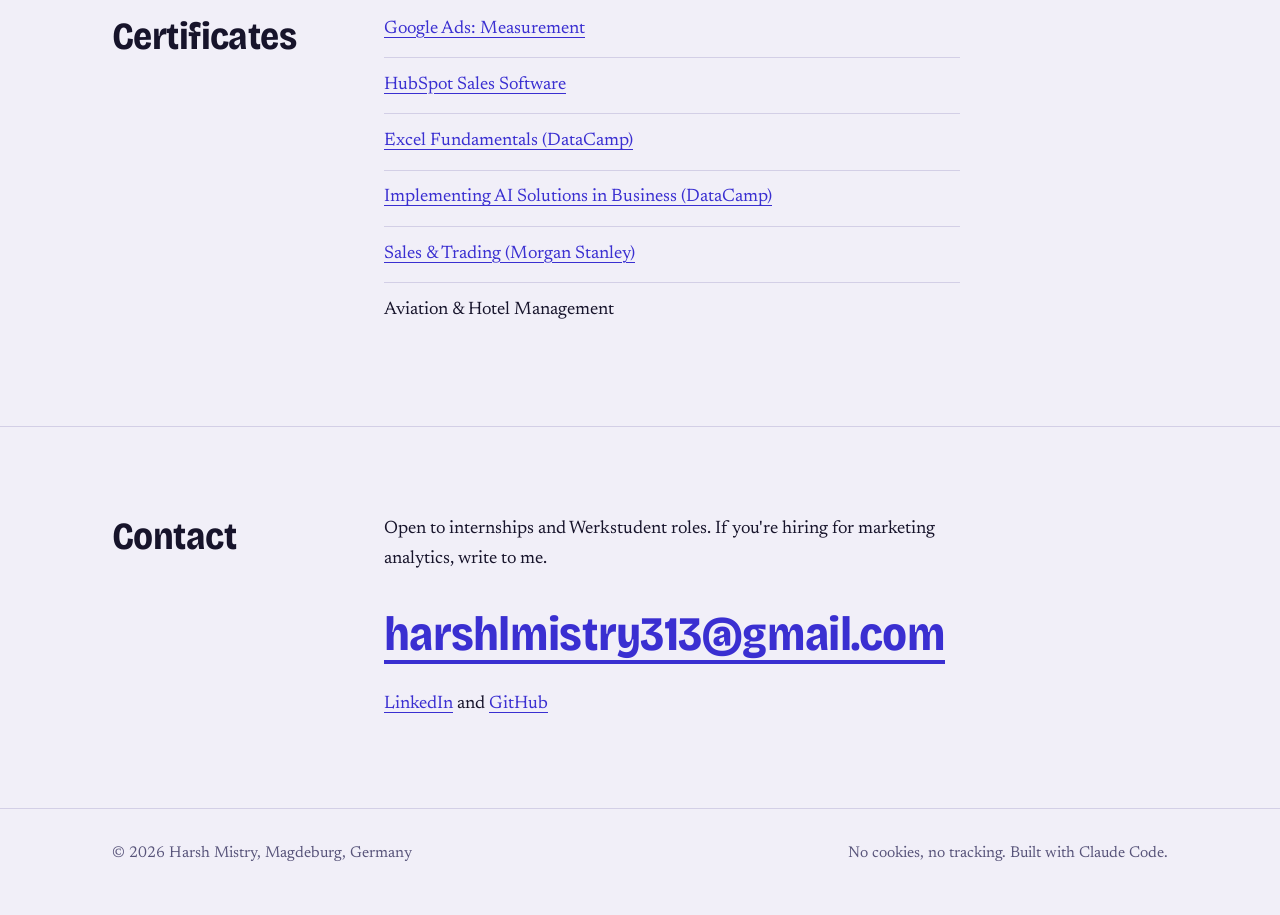
==== commit ee051f67: "Add Statistics Reference site under /stats and link it from the home page Static, offline-capable st" ====
--- a/index.html
+++ b/index.html
@@ -191,6 +191,10 @@
           <p>Marketing and operations support for my family's Nepali-Indian restaurant: Google Business Profile setup, an n8n review automation pipeline, and menu management on Wolt and Bolt Food.</p>
         </li>
         <li>
+          <h3>Statistics Reference</h3>
+          <p>A free, offline-capable study site covering descriptive statistics, probability, inference and econometrics, with worked examples, practice questions and R and Python code. <a href="/stats/">Open the site</a>.</p>
+        </li>
+        <li>
           <h3>JobFill</h3>
           <p>A Chrome extension concept that autofills job application forms.</p>
         </li>
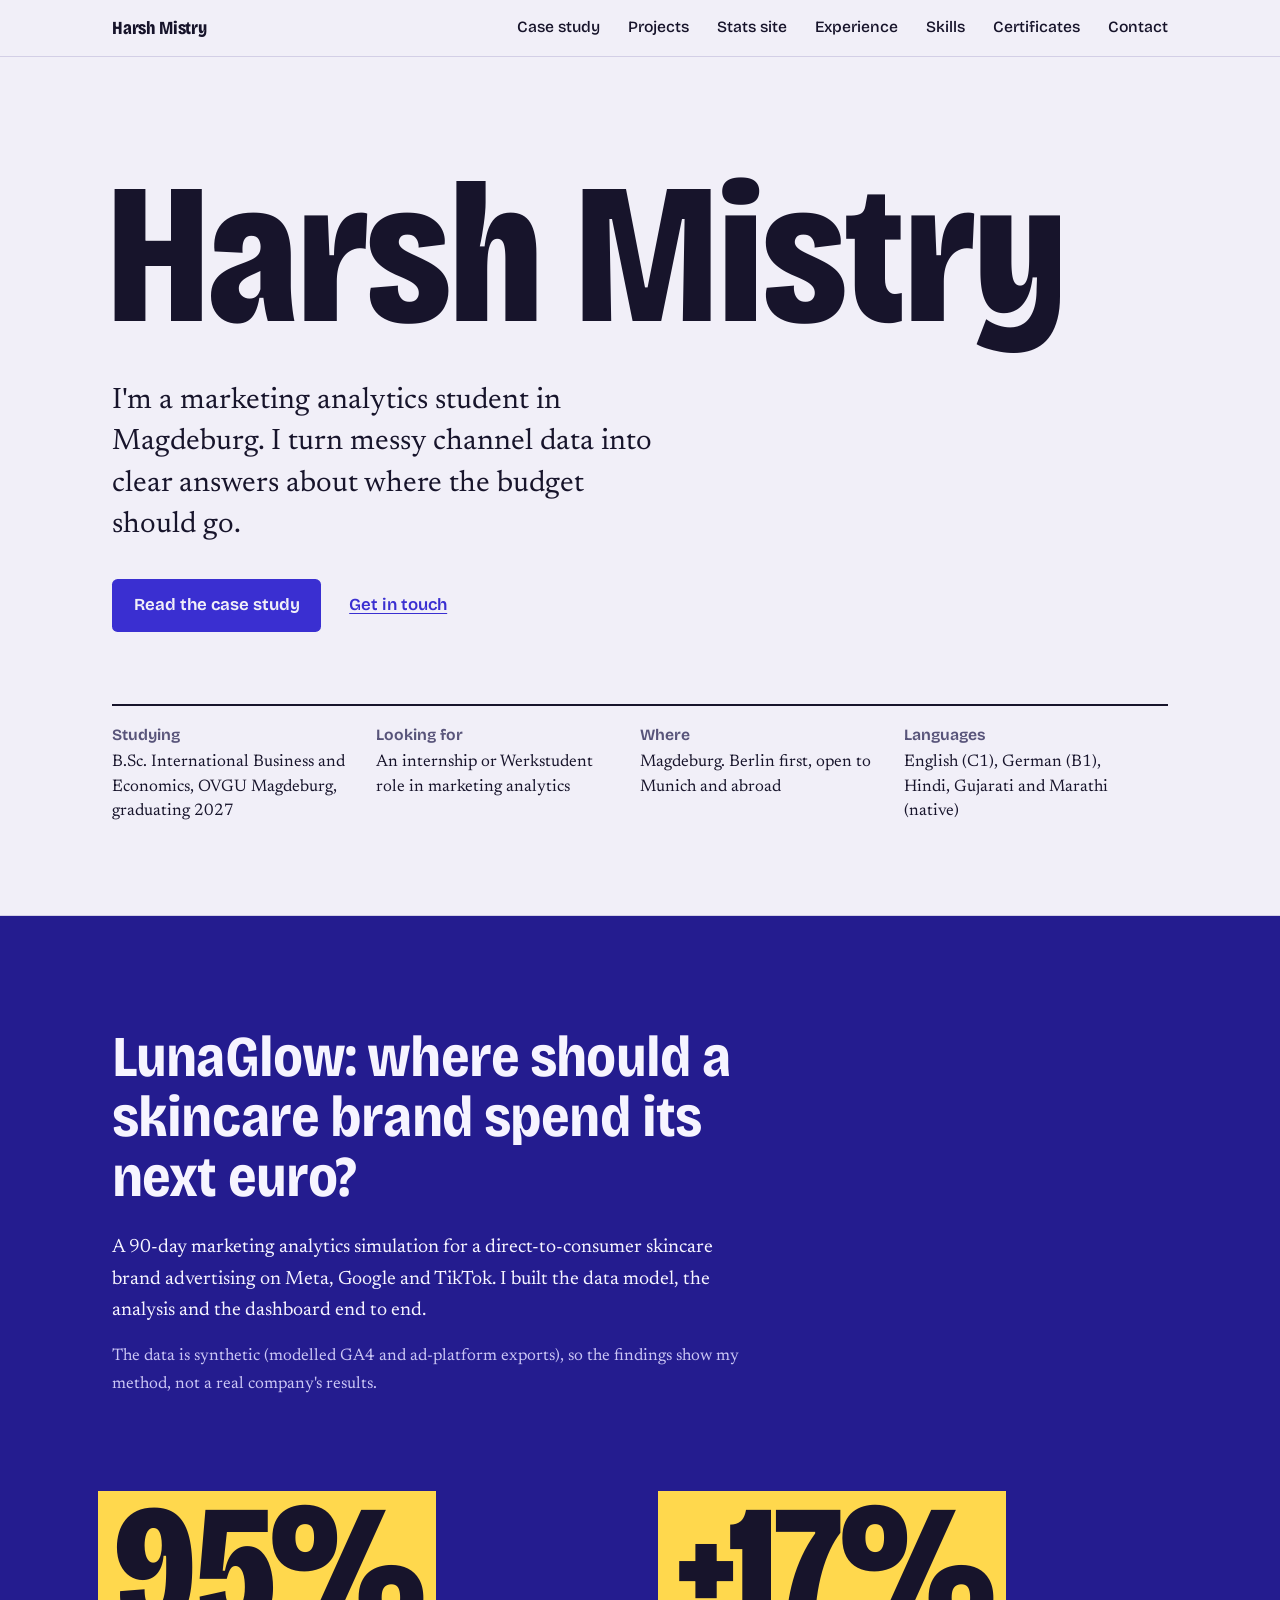
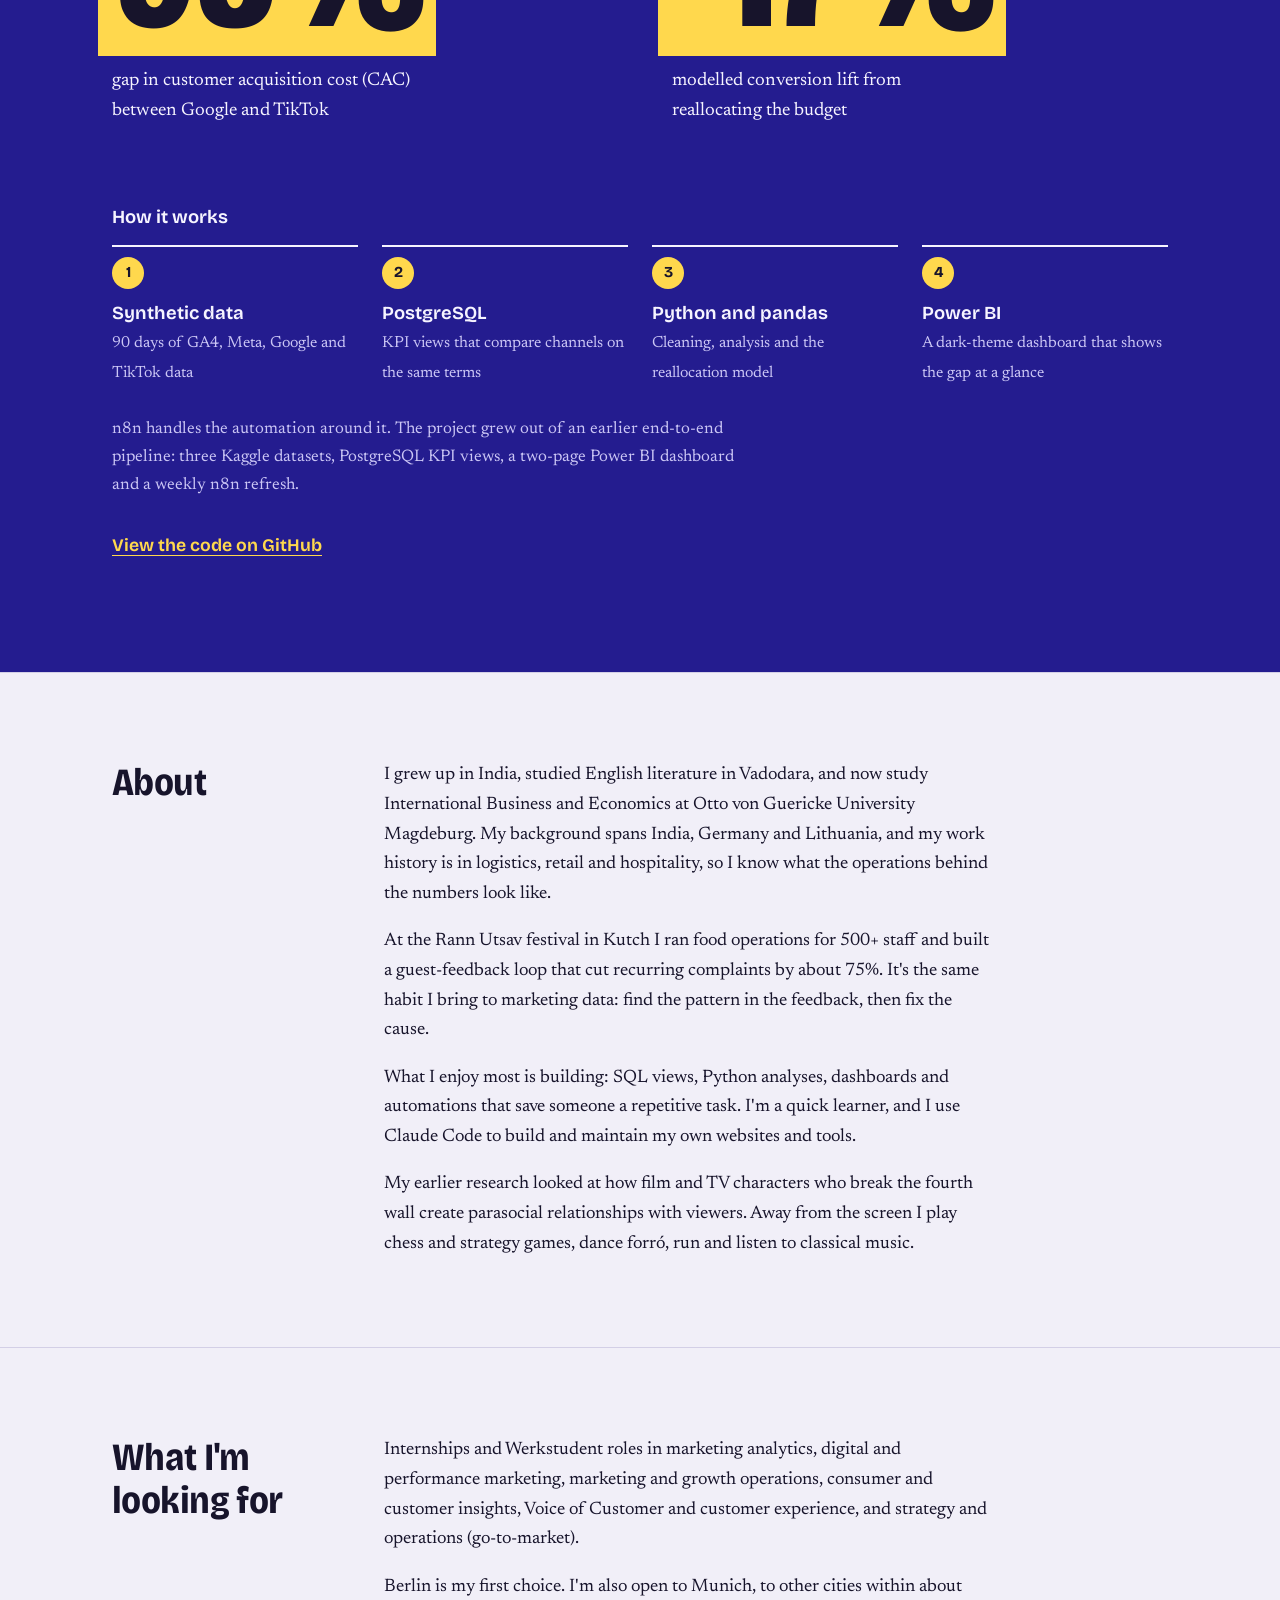
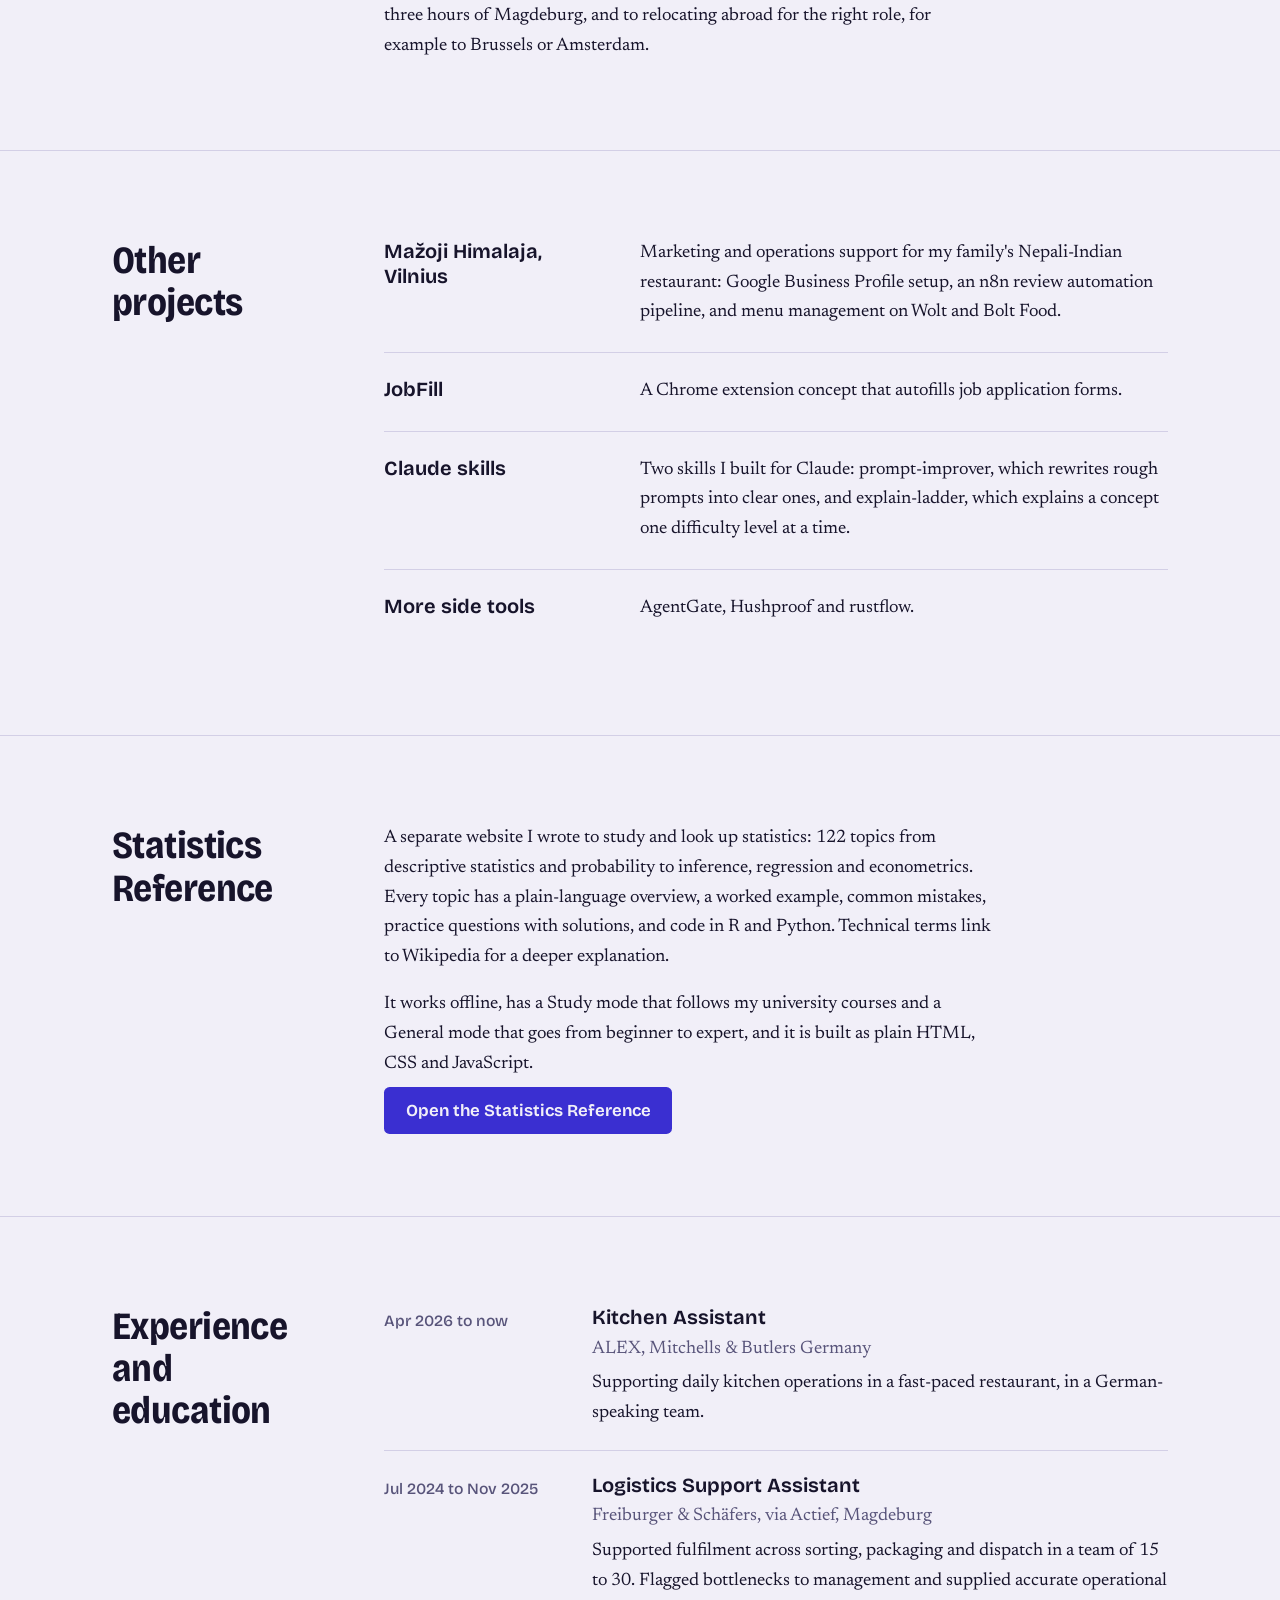
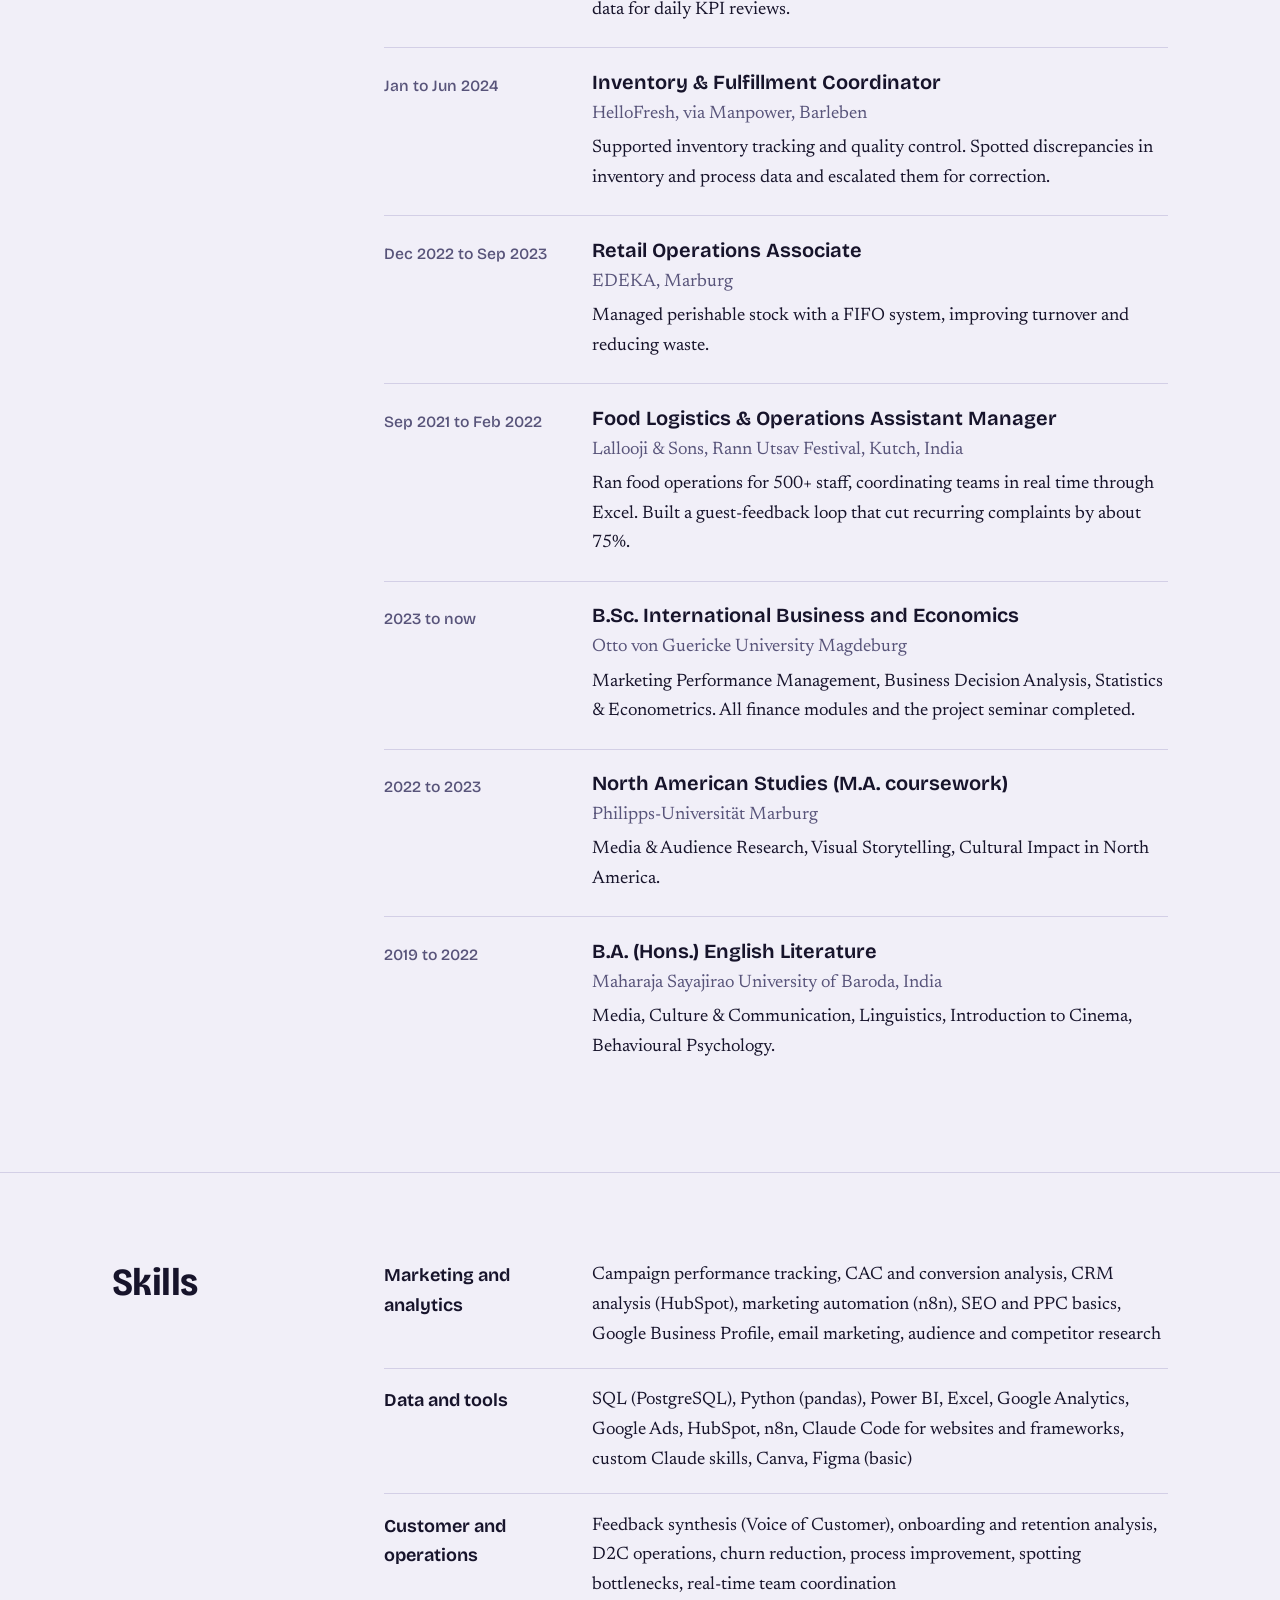
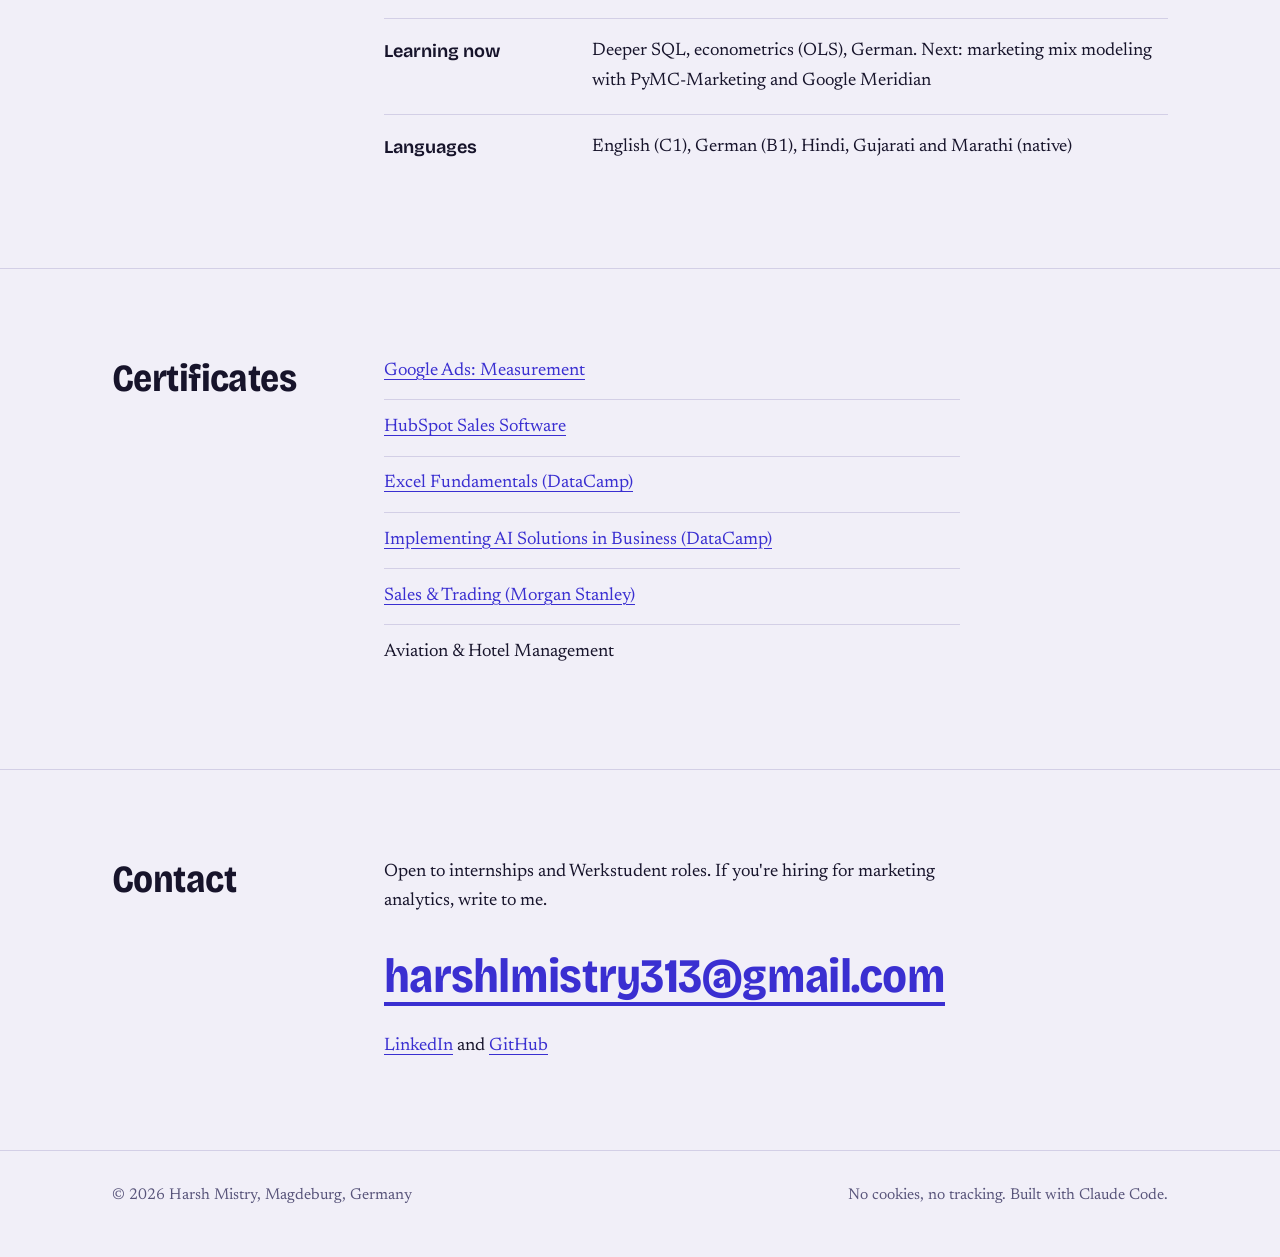
==== commit a9656704: "Give the Statistics Reference its own section and nav link Co-Authored-By: Claude Sonnet 5.5 <norepl" ====
--- a/index.html
+++ b/index.html
@@ -104,6 +104,7 @@
       <ul>
         <li><a href="#lunaglow">Case study</a></li>
         <li><a href="#projects">Projects</a></li>
+        <li><a href="#stats">Stats site</a></li>
         <li><a href="#experience">Experience</a></li>
         <li><a href="#skills">Skills</a></li>
         <li><a href="#certificates">Certificates</a></li>
@@ -191,10 +192,6 @@
           <p>Marketing and operations support for my family's Nepali-Indian restaurant: Google Business Profile setup, an n8n review automation pipeline, and menu management on Wolt and Bolt Food.</p>
         </li>
         <li>
-          <h3>Statistics Reference</h3>
-          <p>A free, offline-capable study site covering descriptive statistics, probability, inference and econometrics, with worked examples, practice questions and R and Python code. <a href="/stats/">Open the site</a>.</p>
-        </li>
-        <li>
           <h3>JobFill</h3>
           <p>A Chrome extension concept that autofills job application forms.</p>
         </li>
@@ -207,6 +204,16 @@
           <p>AgentGate, Hushproof and rustflow.</p>
         </li>
       </ul>
+    </div>
+  </section>
+  <section class="section" id="stats" aria-labelledby="stats-h">
+    <div class="wrap section-grid">
+      <h2 id="stats-h">Statistics Reference</h2>
+      <div class="prose">
+        <p>A separate website I wrote to study and look up statistics: 122 topics from descriptive statistics and probability to inference, regression and econometrics. Every topic has a plain-language overview, a worked example, common mistakes, practice questions with solutions, and code in R and Python. Technical terms link to Wikipedia for a deeper explanation.</p>
+        <p>It works offline, has a Study mode that follows my university courses and a General mode that goes from beginner to expert, and it is built as plain HTML, CSS and JavaScript.</p>
+        <p><a class="btn" href="/stats/">Open the Statistics Reference</a></p>
+      </div>
     </div>
   </section>
   <section class="section" id="experience" aria-labelledby="experience-h">
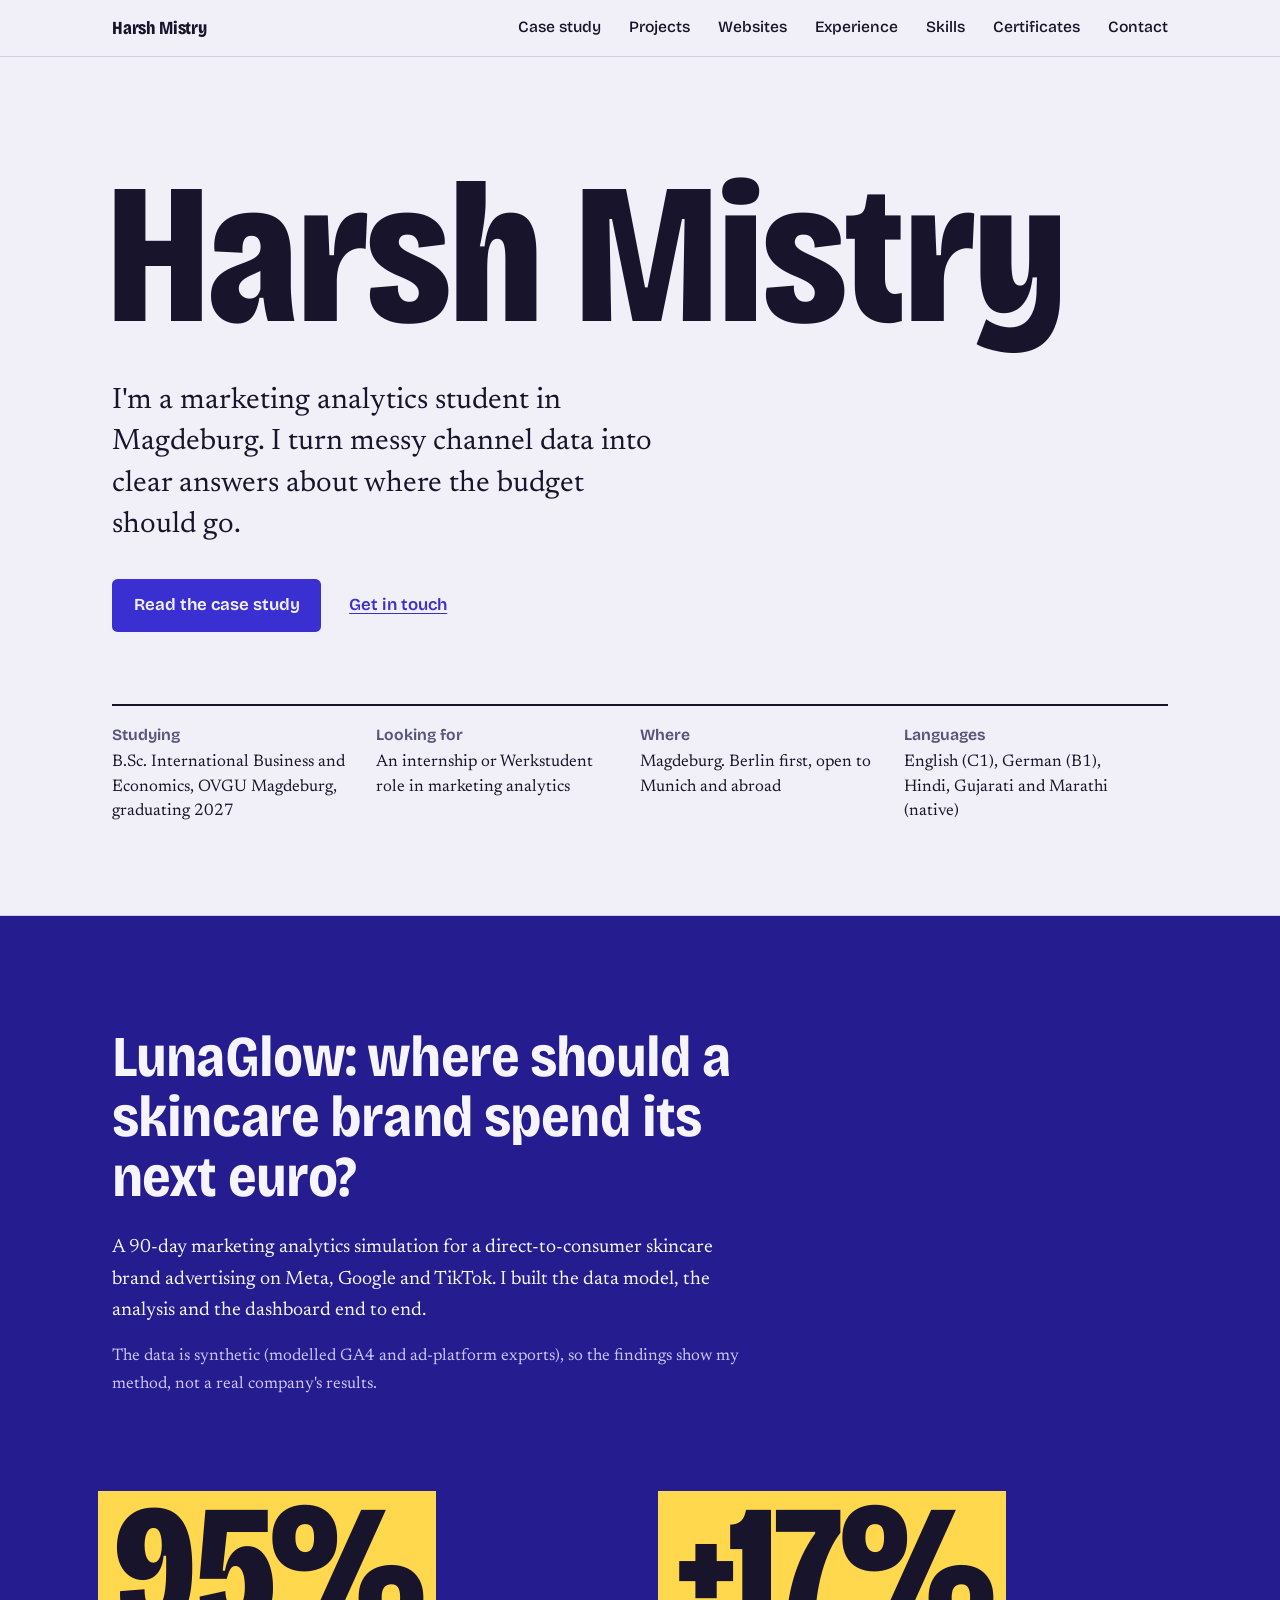
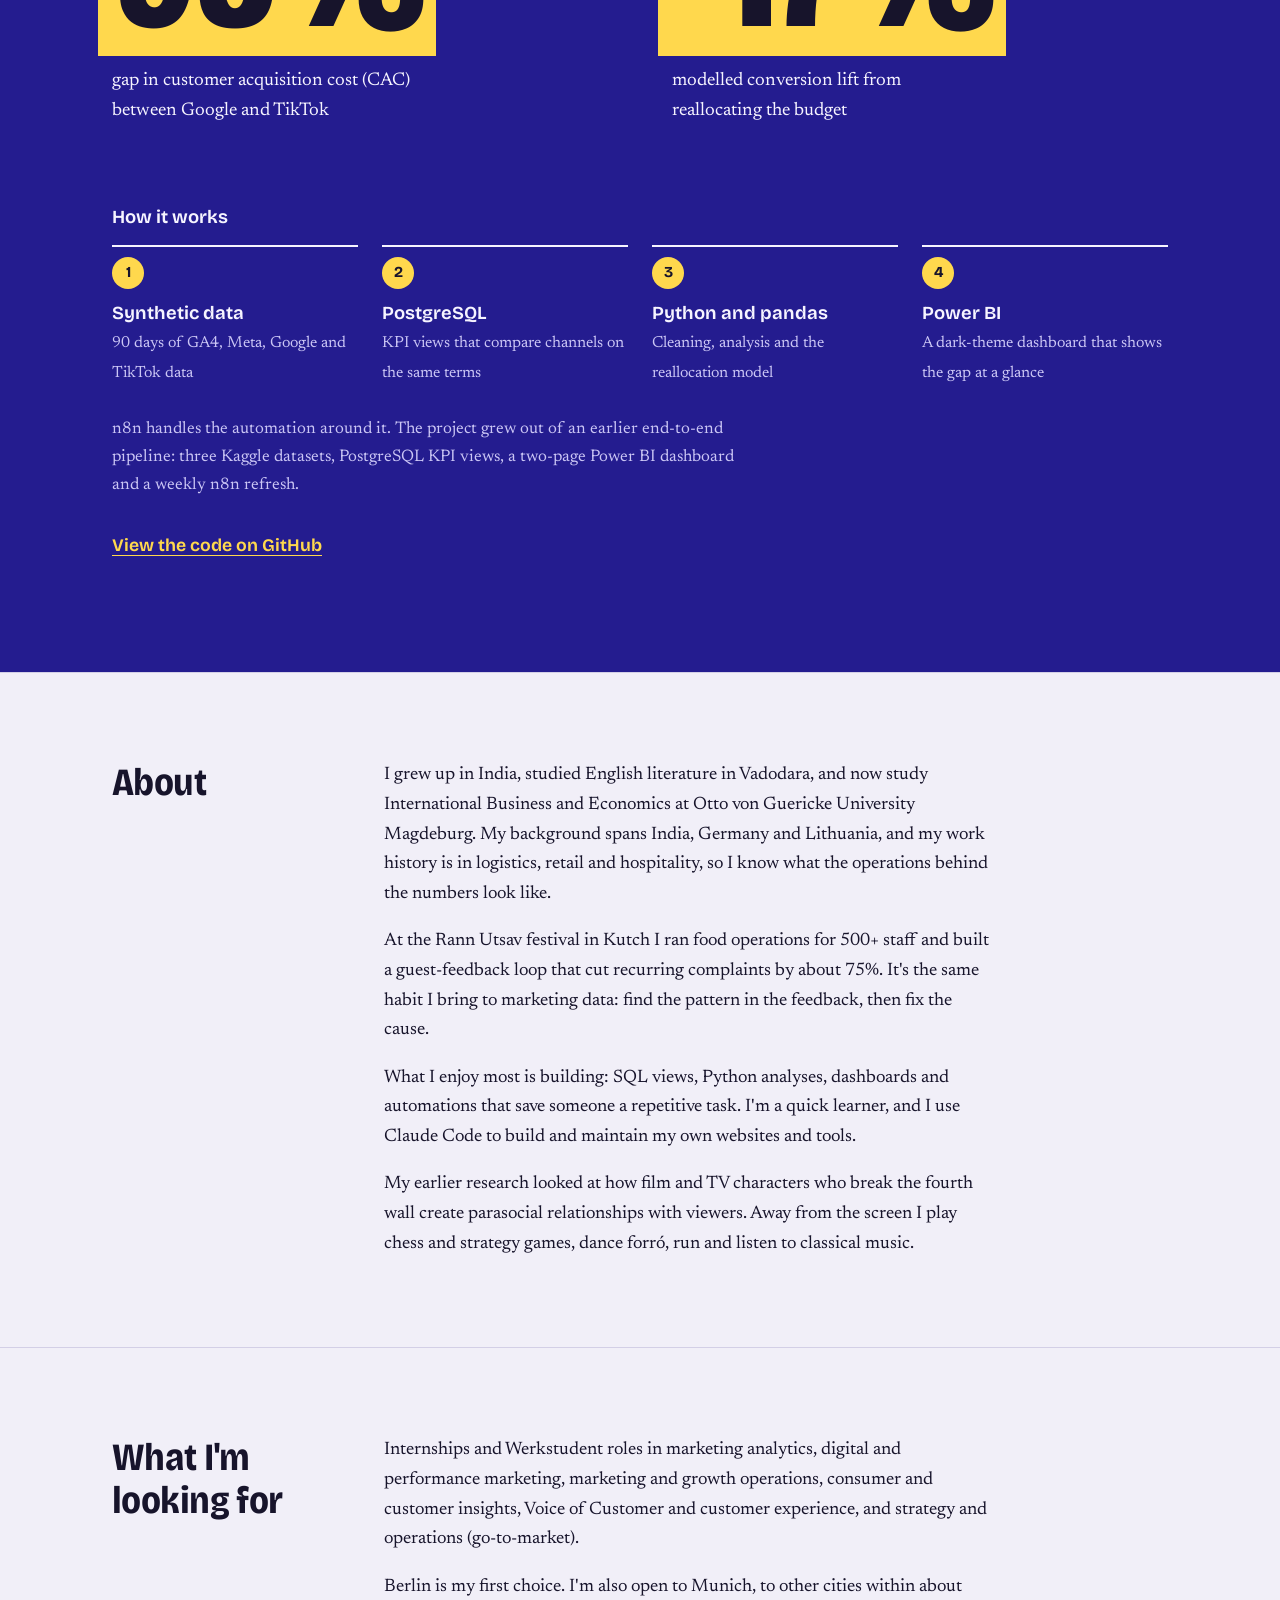
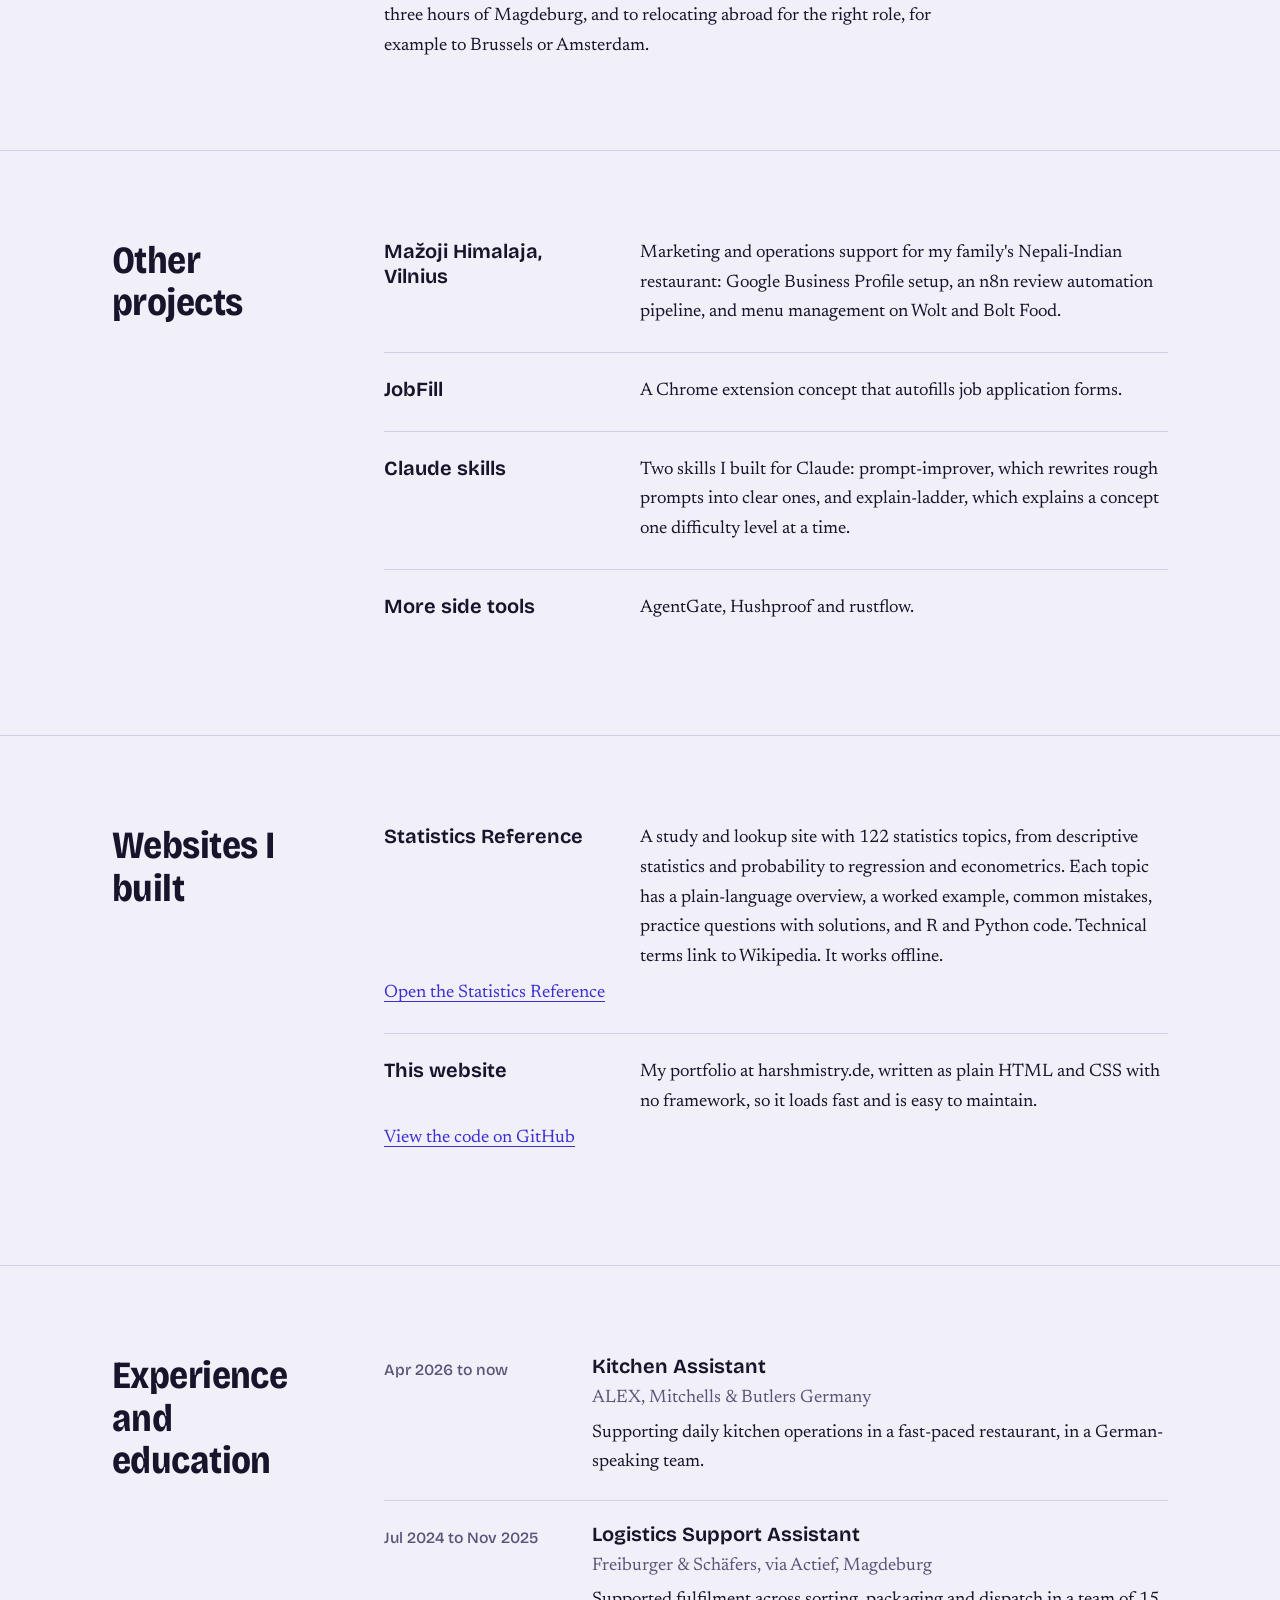
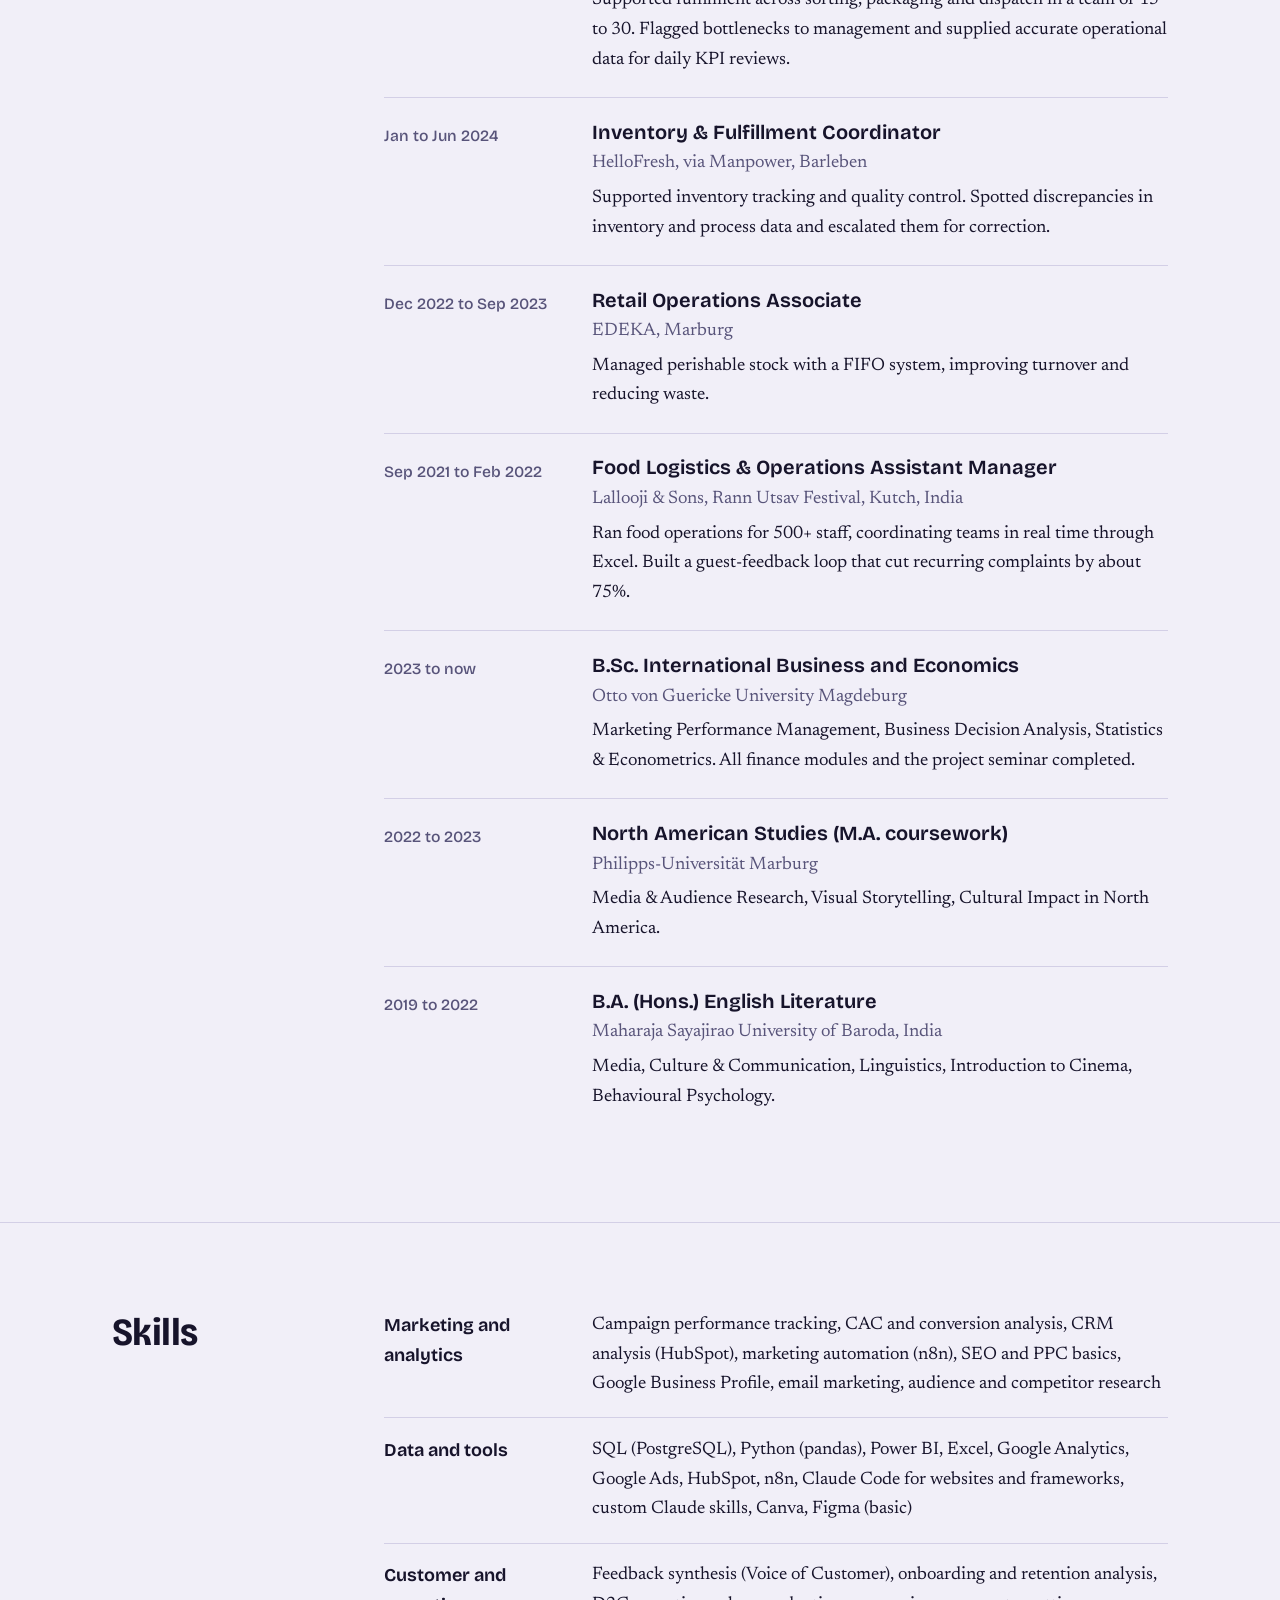
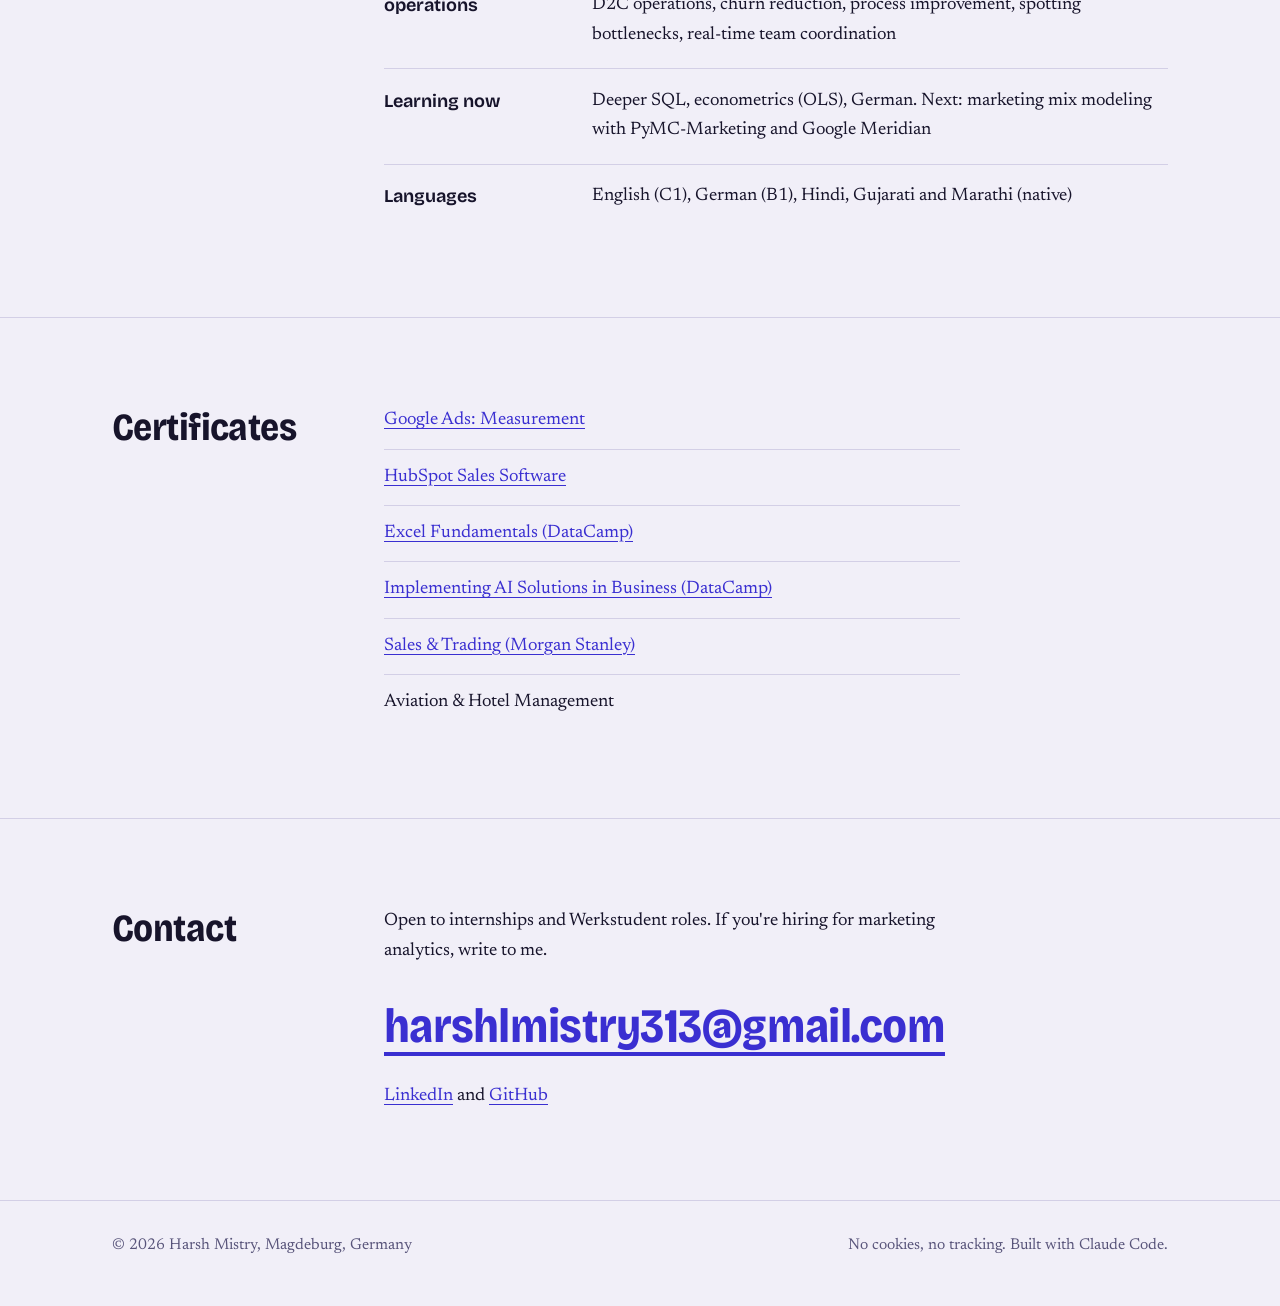
==== commit 6ac6da4b: "Add a Websites section listing the sites I built Co-Authored-By: Claude Sonnet 5.5 <noreply@anthropi" ====
--- a/index.html
+++ b/index.html
@@ -104,7 +104,7 @@
       <ul>
         <li><a href="#lunaglow">Case study</a></li>
         <li><a href="#projects">Projects</a></li>
-        <li><a href="#stats">Stats site</a></li>
+        <li><a href="#websites">Websites</a></li>
         <li><a href="#experience">Experience</a></li>
         <li><a href="#skills">Skills</a></li>
         <li><a href="#certificates">Certificates</a></li>
@@ -206,14 +206,21 @@
       </ul>
     </div>
   </section>
-  <section class="section" id="stats" aria-labelledby="stats-h">
-    <div class="wrap section-grid">
-      <h2 id="stats-h">Statistics Reference</h2>
-      <div class="prose">
-        <p>A separate website I wrote to study and look up statistics: 122 topics from descriptive statistics and probability to inference, regression and econometrics. Every topic has a plain-language overview, a worked example, common mistakes, practice questions with solutions, and code in R and Python. Technical terms link to Wikipedia for a deeper explanation.</p>
-        <p>It works offline, has a Study mode that follows my university courses and a General mode that goes from beginner to expert, and it is built as plain HTML, CSS and JavaScript.</p>
-        <p><a class="btn" href="/stats/">Open the Statistics Reference</a></p>
-      </div>
+  <section class="section" id="websites" aria-labelledby="websites-h">
+    <div class="wrap section-grid">
+      <h2 id="websites-h">Websites I built</h2>
+      <ul class="work">
+        <li>
+          <h3>Statistics Reference</h3>
+          <p>A study and lookup site with 122 statistics topics, from descriptive statistics and probability to regression and econometrics. Each topic has a plain-language overview, a worked example, common mistakes, practice questions with solutions, and R and Python code. Technical terms link to Wikipedia. It works offline.</p>
+          <p class="links"><a href="/stats/">Open the Statistics Reference</a></p>
+        </li>
+        <li>
+          <h3>This website</h3>
+          <p>My portfolio at harshmistry.de, written as plain HTML and CSS with no framework, so it loads fast and is easy to maintain.</p>
+          <p class="links"><a href="https://github.com/harshmistry2001/harshmistry-portfolio-site" rel="noopener">View the code on GitHub</a></p>
+        </li>
+      </ul>
     </div>
   </section>
   <section class="section" id="experience" aria-labelledby="experience-h">
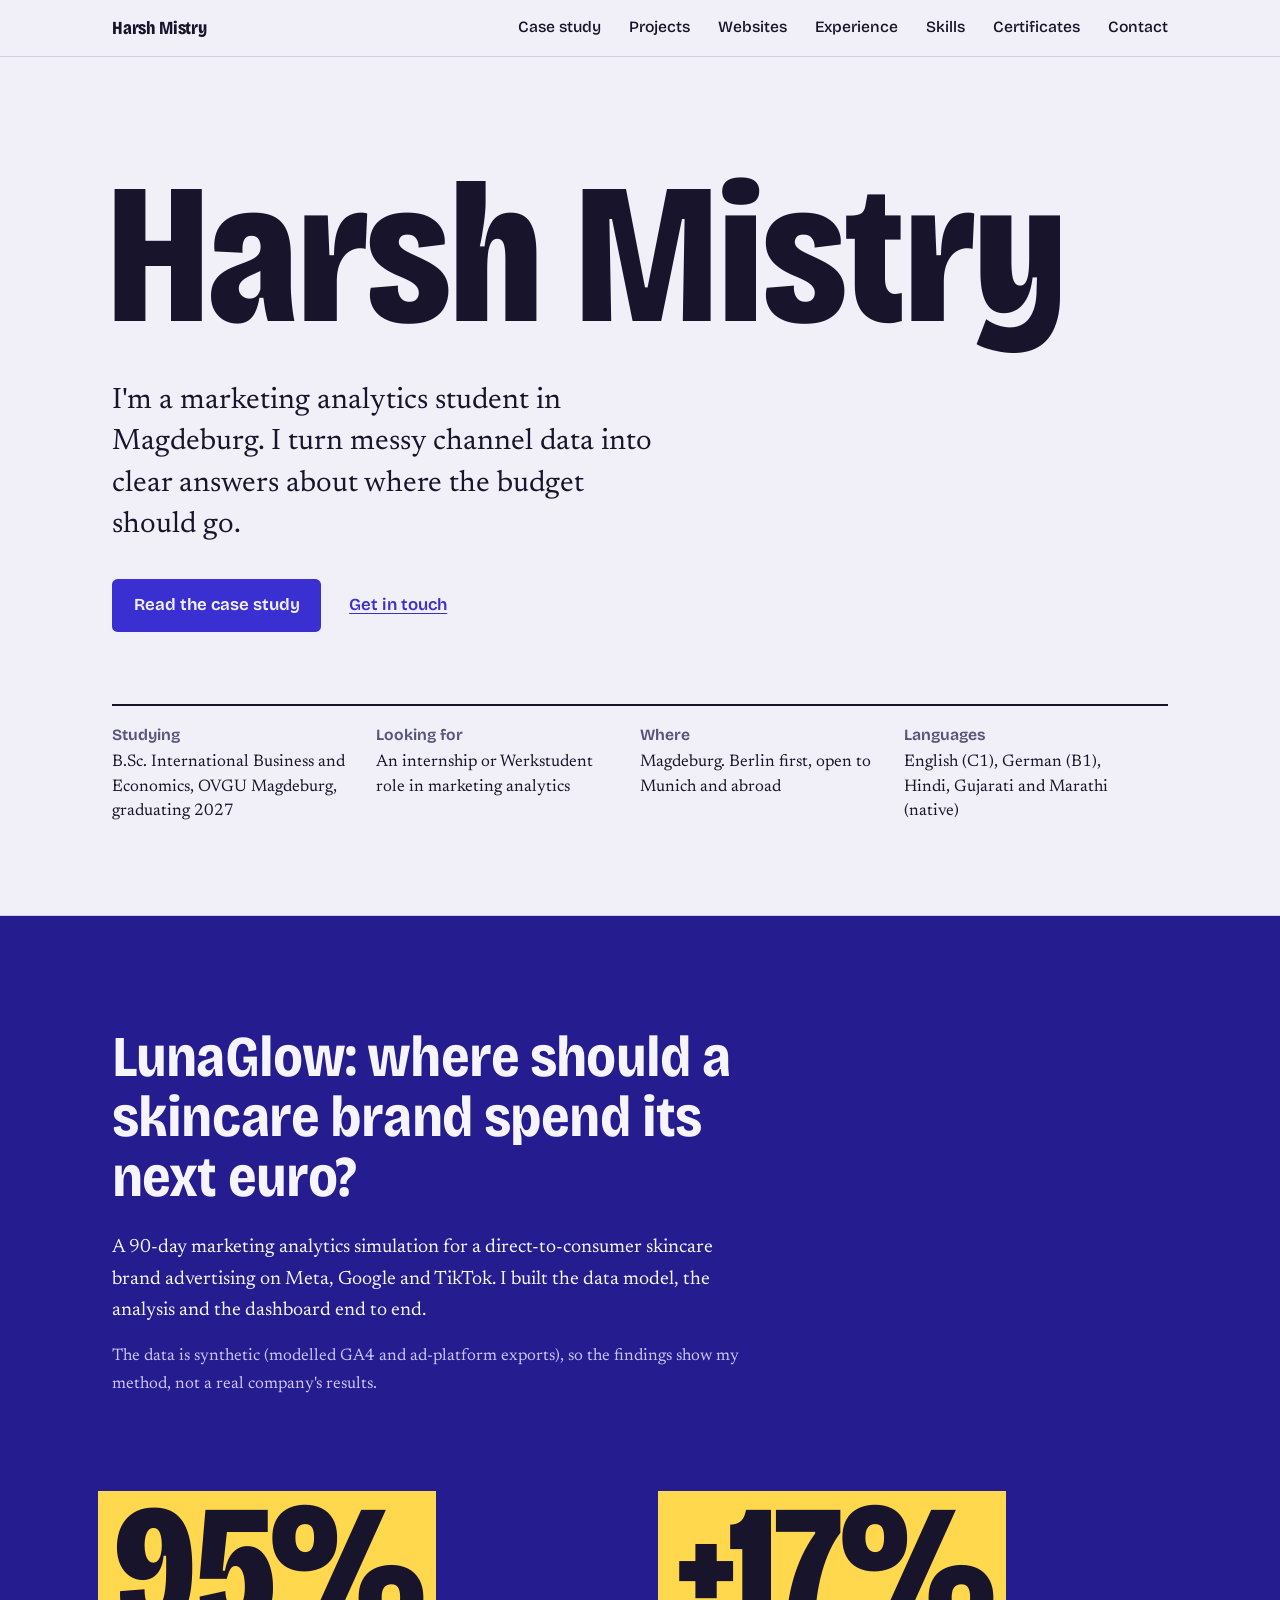
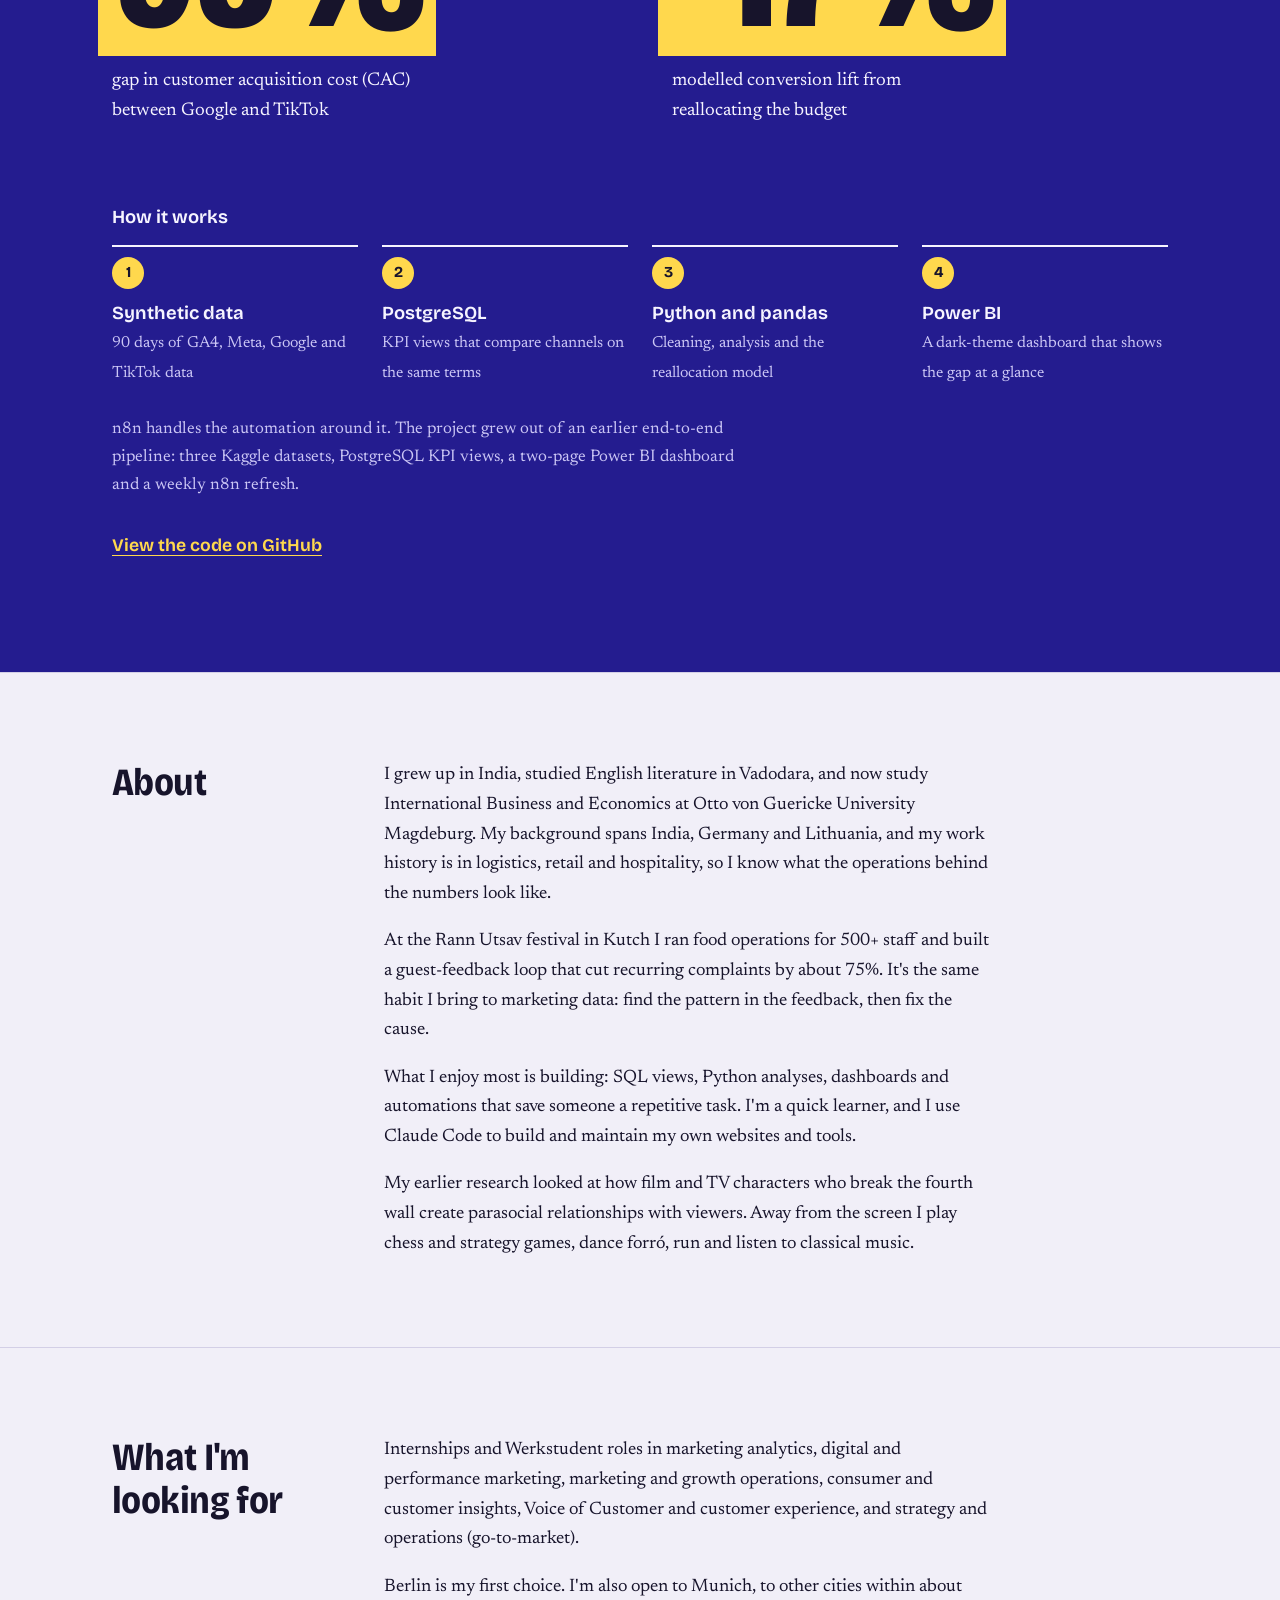
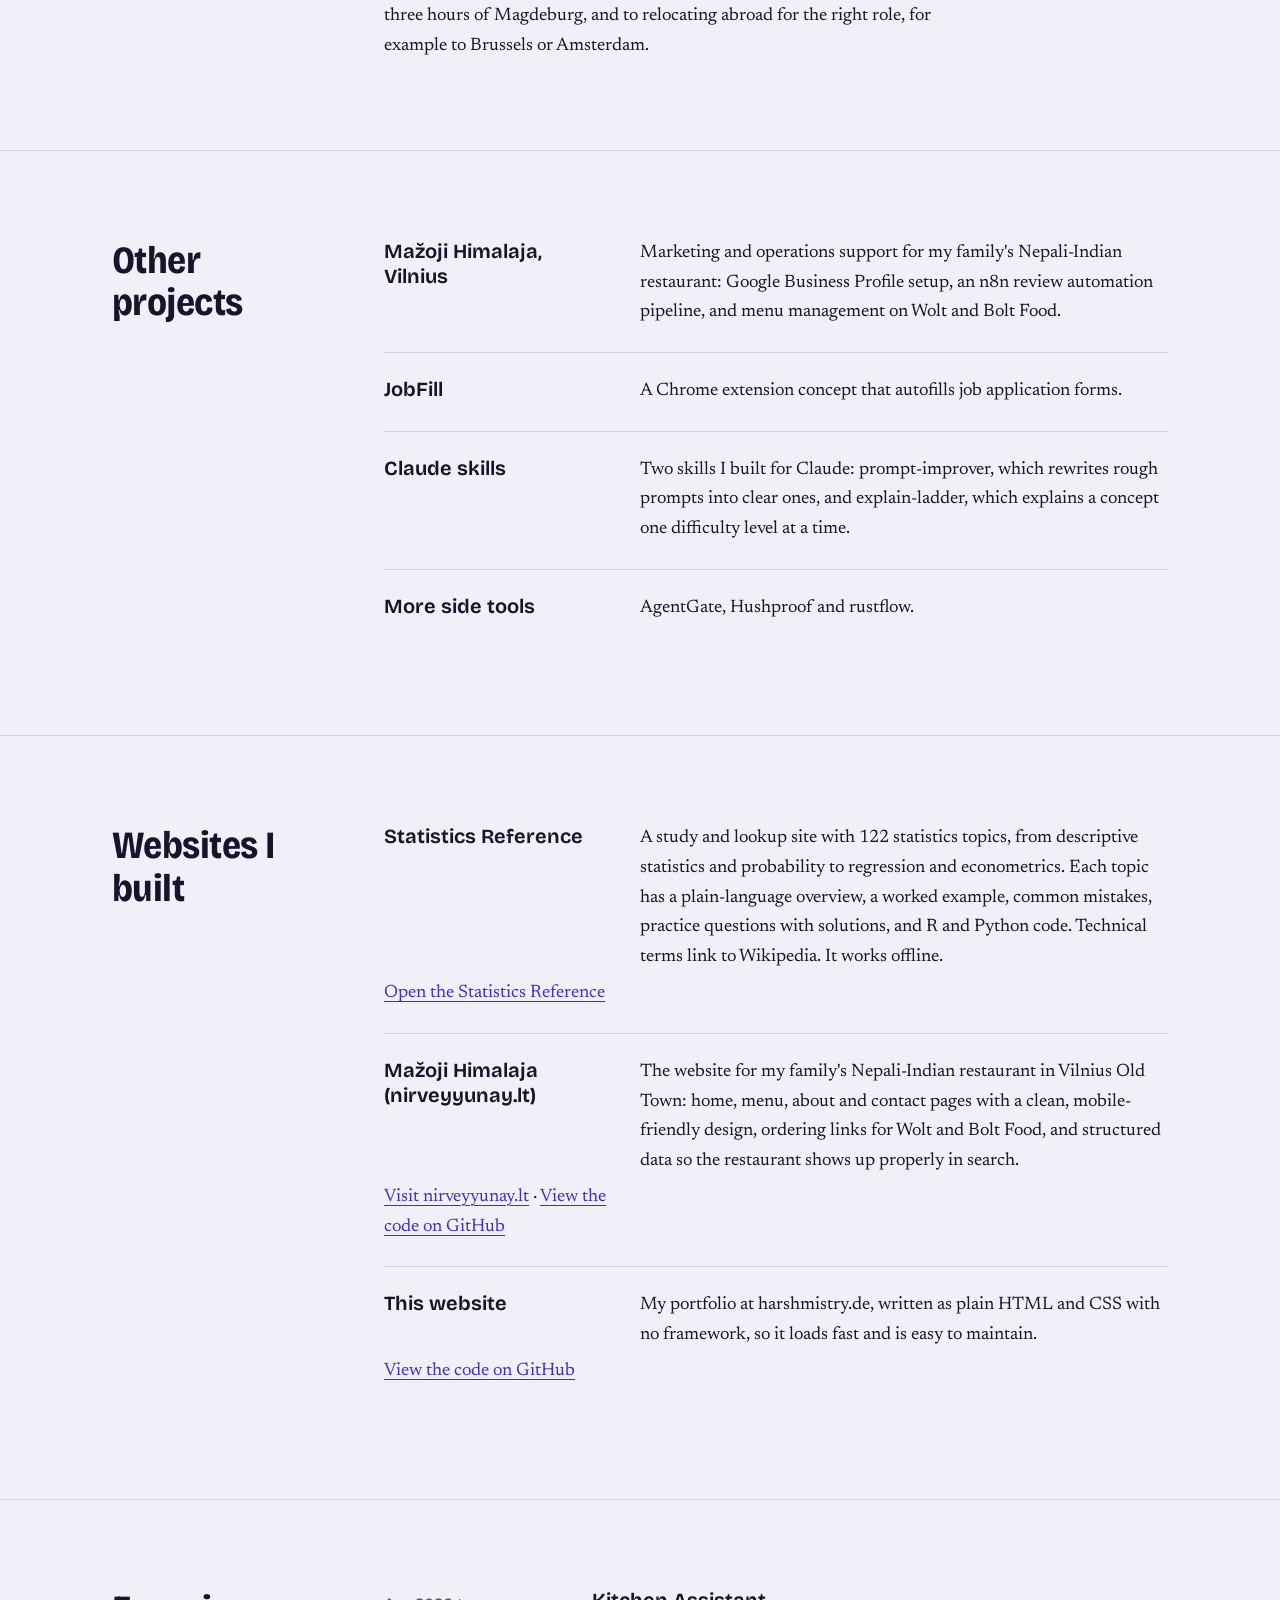
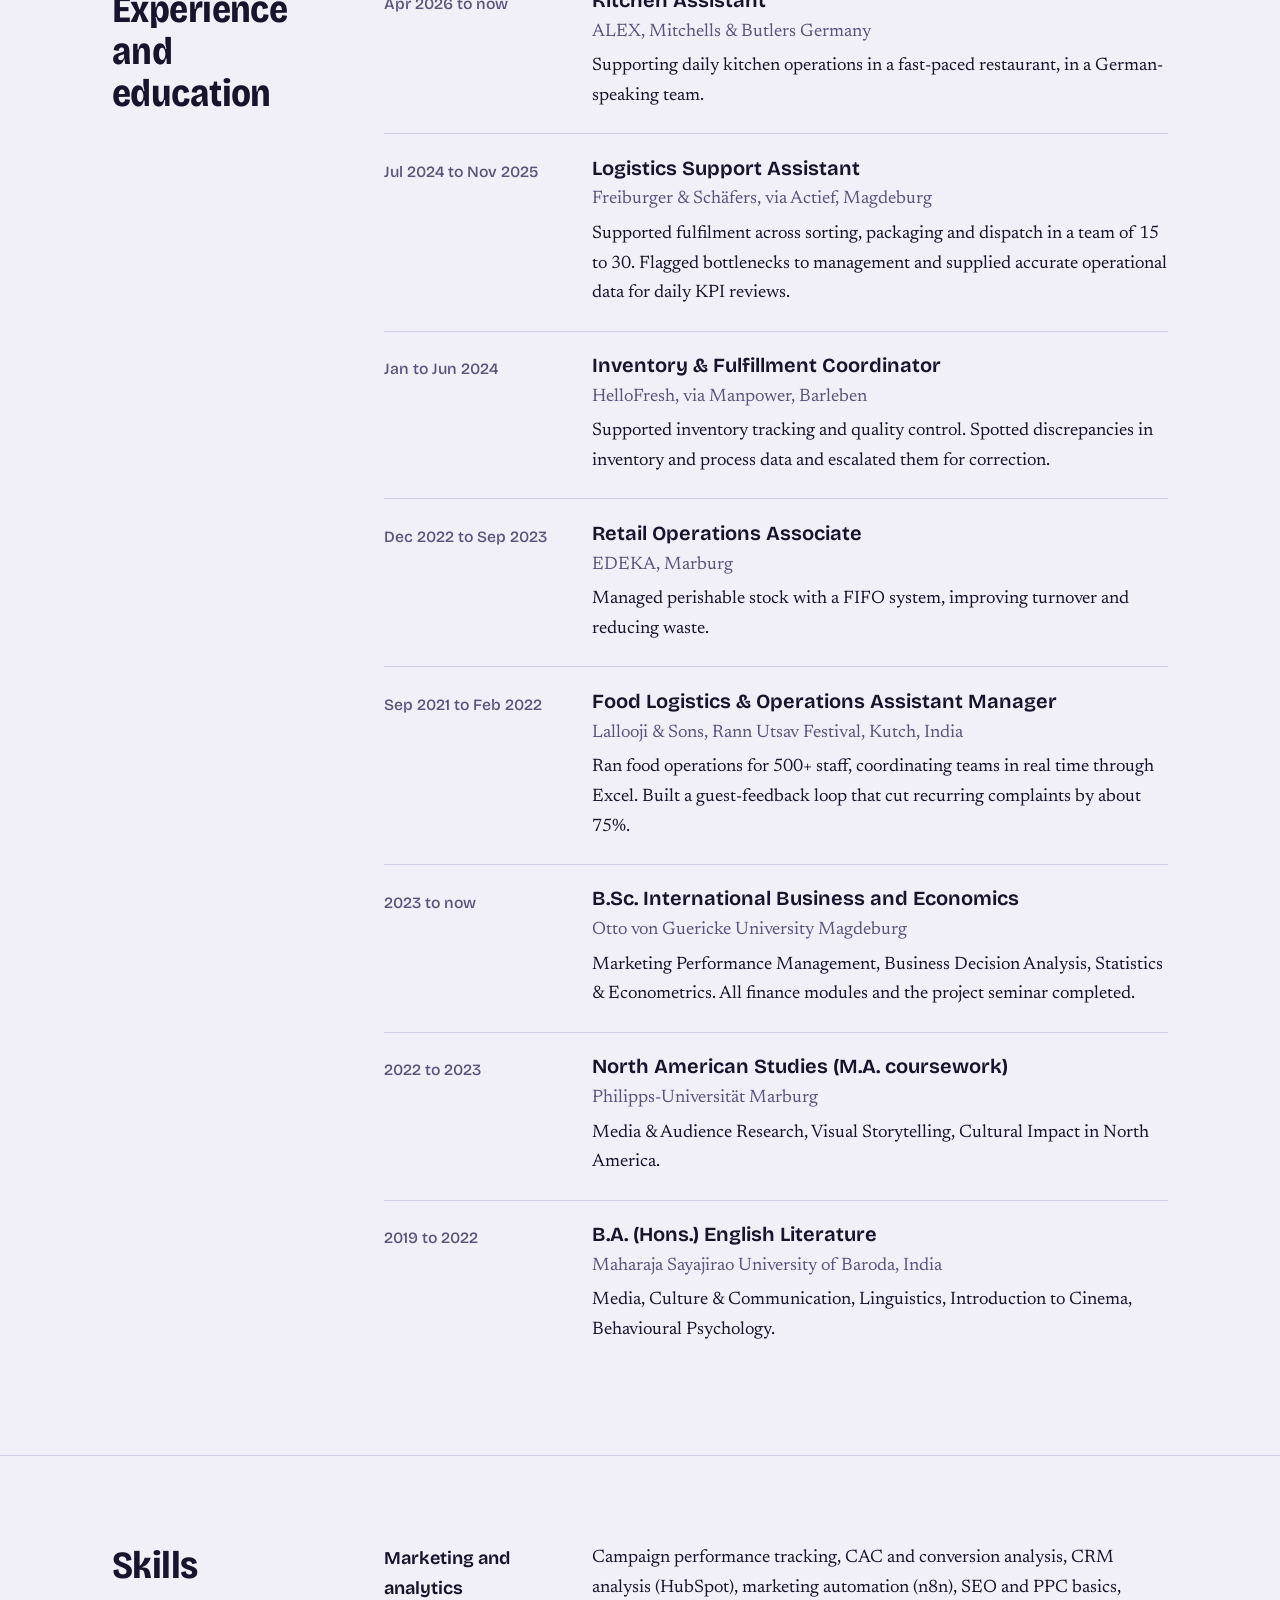
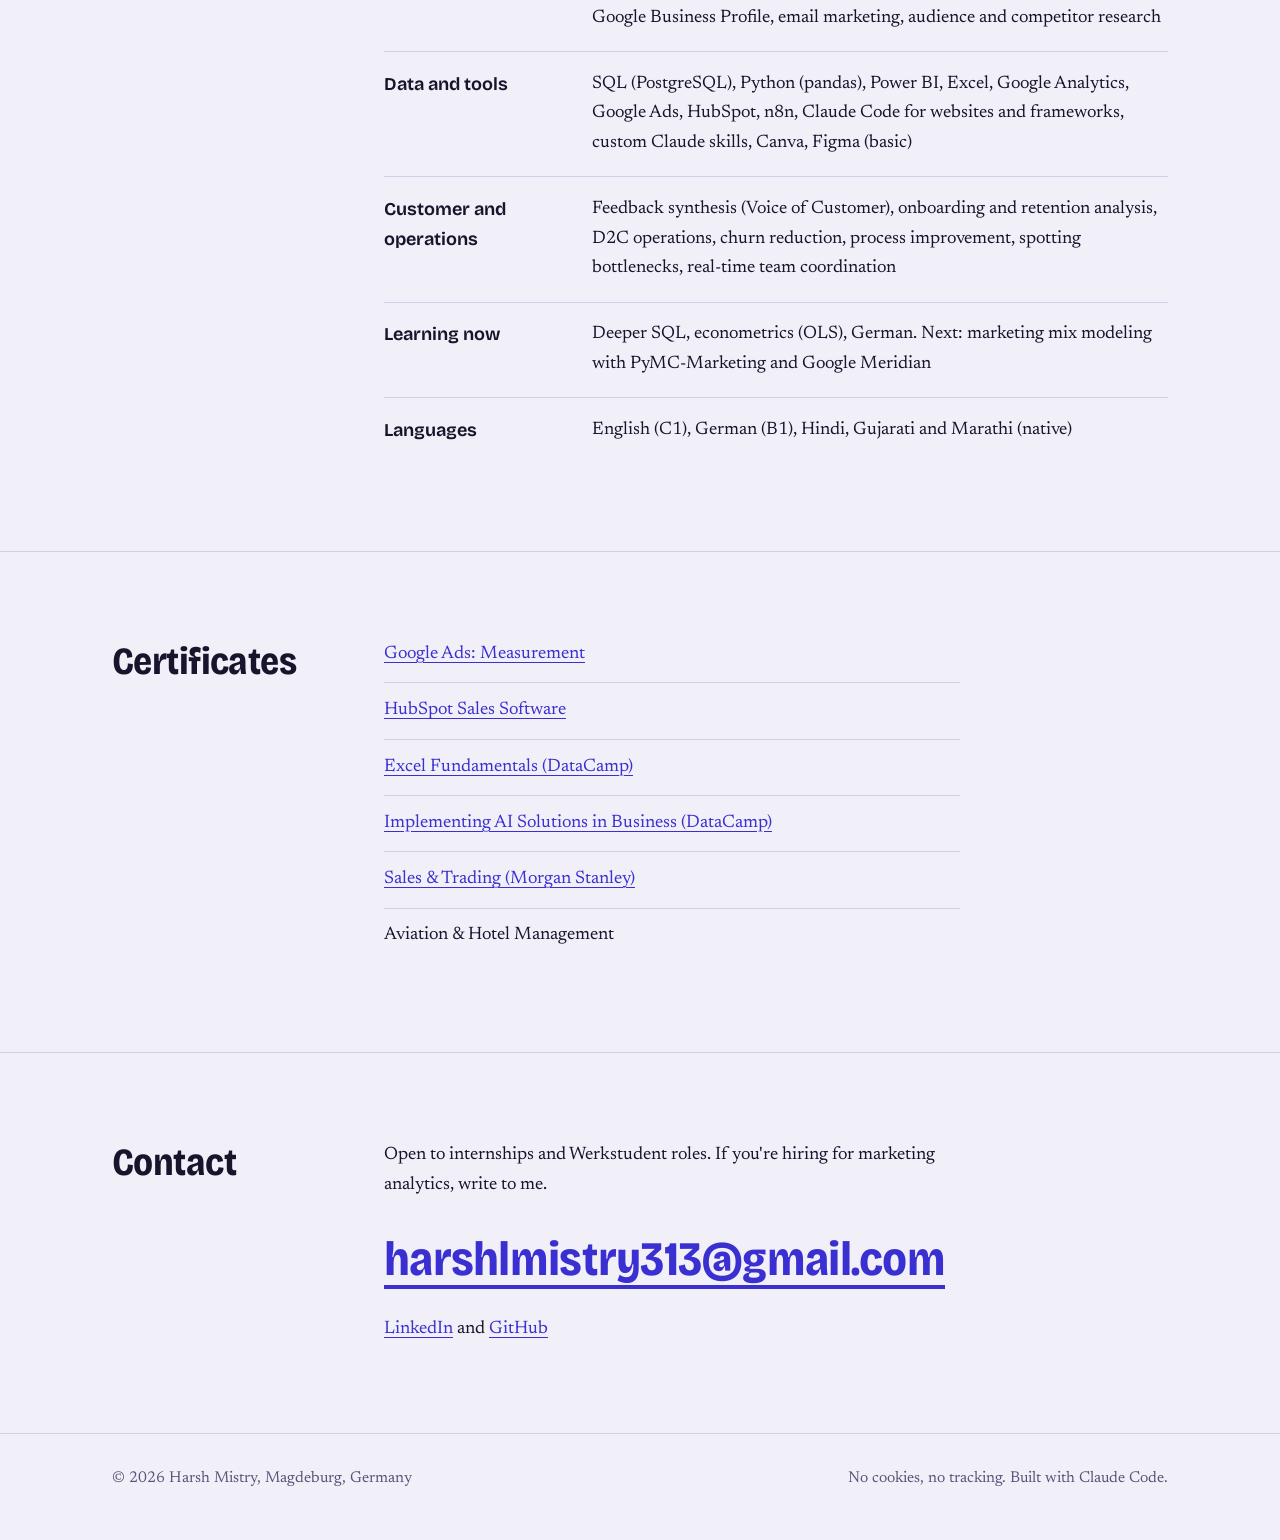
==== commit 61b45c0b: "Add the Mazoji Himalaja restaurant website to the Websites section Co-Authored-By: Claude Sonnet 5.5" ====
--- a/index.html
+++ b/index.html
@@ -216,6 +216,11 @@
           <p class="links"><a href="/stats/">Open the Statistics Reference</a></p>
         </li>
         <li>
+          <h3>Ma&#382;oji Himalaja (nirveyyunay.lt)</h3>
+          <p>The website for my family's Nepali-Indian restaurant in Vilnius Old Town: home, menu, about and contact pages with a clean, mobile-friendly design, ordering links for Wolt and Bolt Food, and structured data so the restaurant shows up properly in search.</p>
+          <p class="links"><a href="https://nirveyyunay.lt/" rel="noopener">Visit nirveyyunay.lt</a> &middot; <a href="https://github.com/harshmistry2001/Restaurant-website" rel="noopener">View the code on GitHub</a></p>
+        </li>
+        <li>
           <h3>This website</h3>
           <p>My portfolio at harshmistry.de, written as plain HTML and CSS with no framework, so it loads fast and is easy to maintain.</p>
           <p class="links"><a href="https://github.com/harshmistry2001/harshmistry-portfolio-site" rel="noopener">View the code on GitHub</a></p>
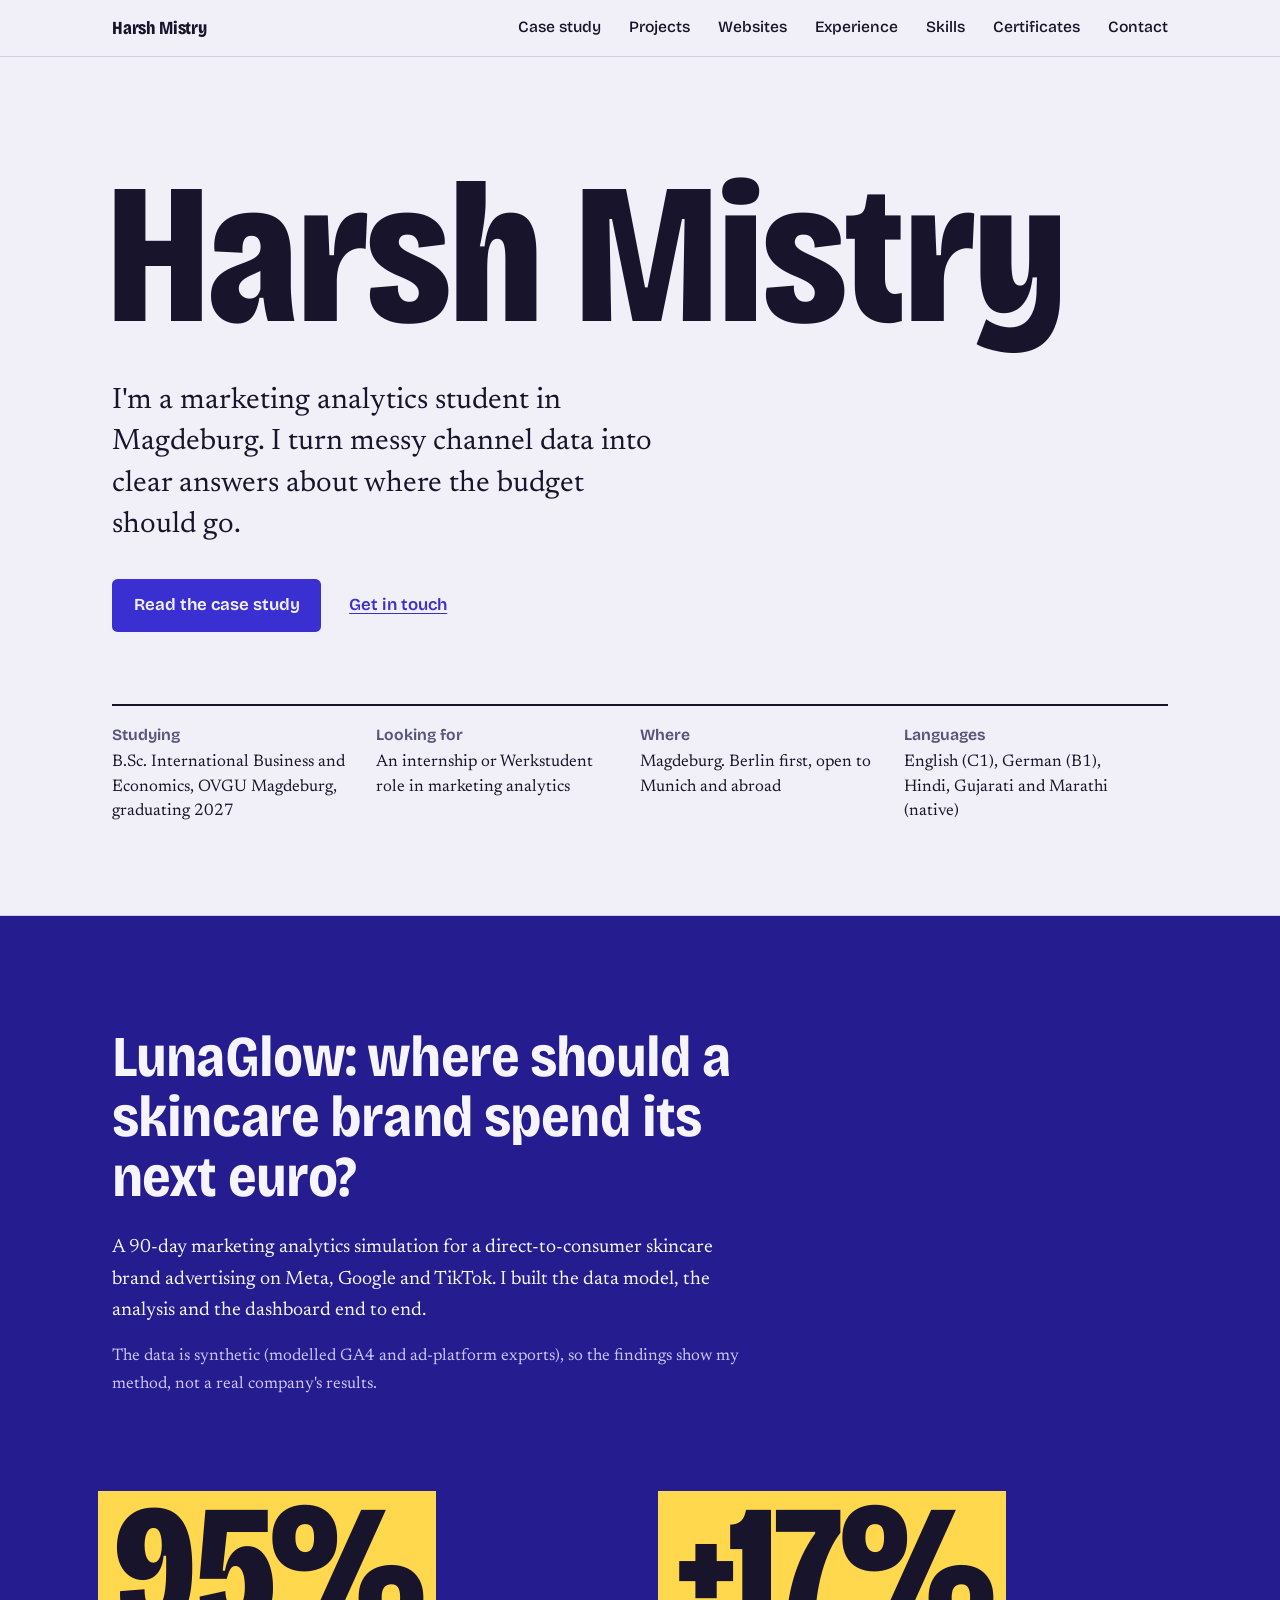
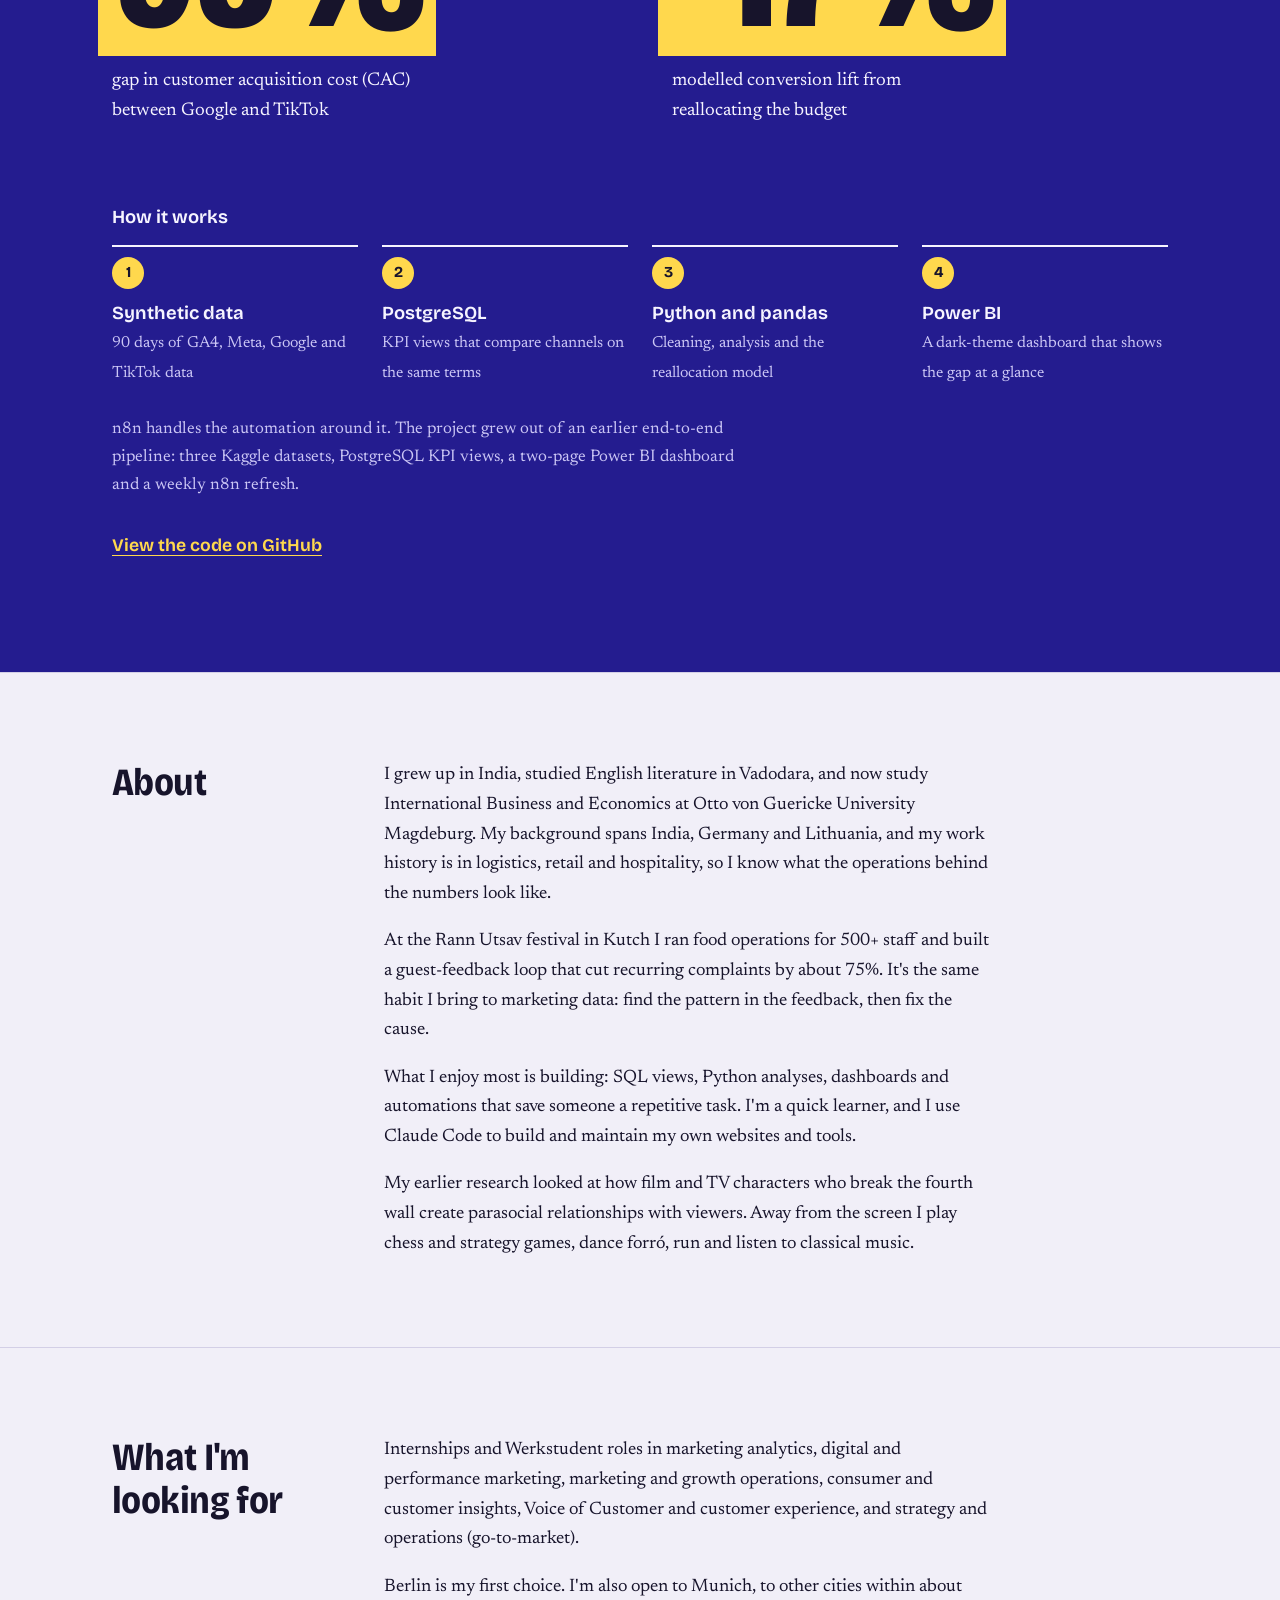
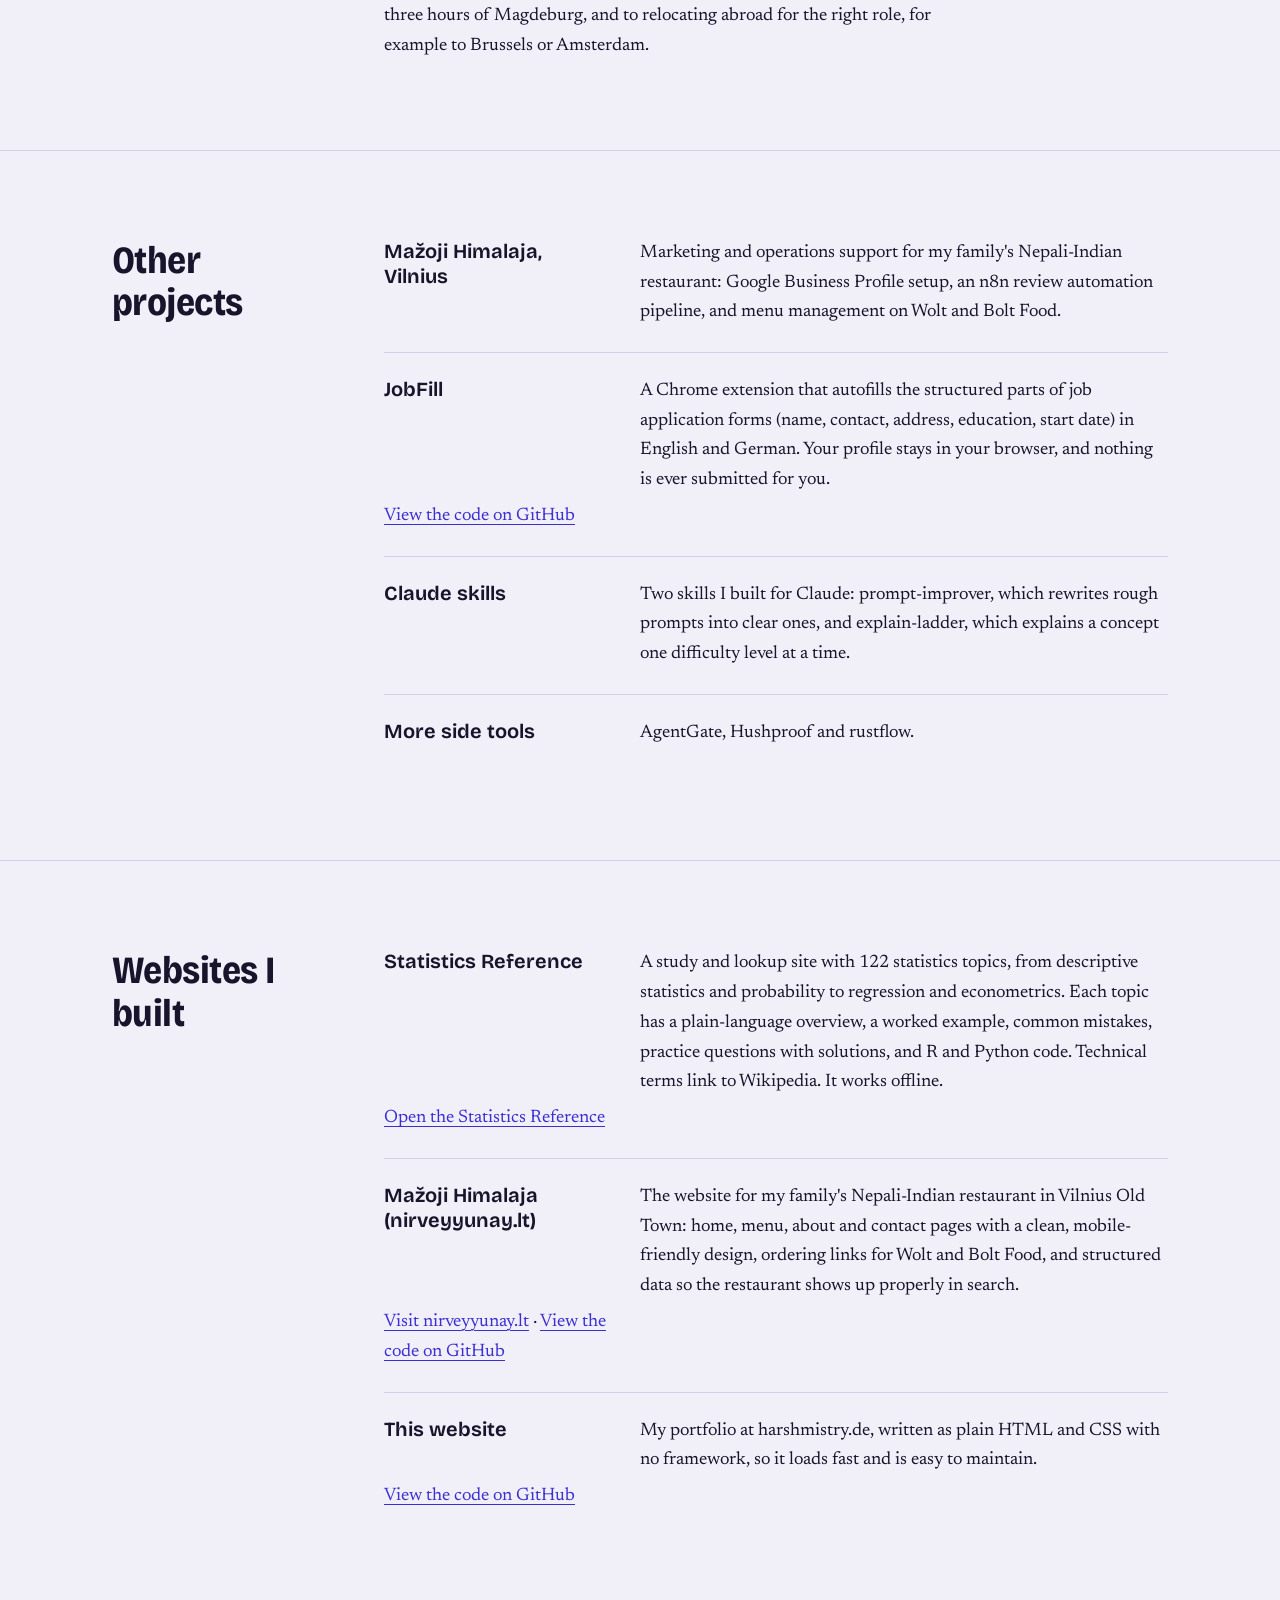
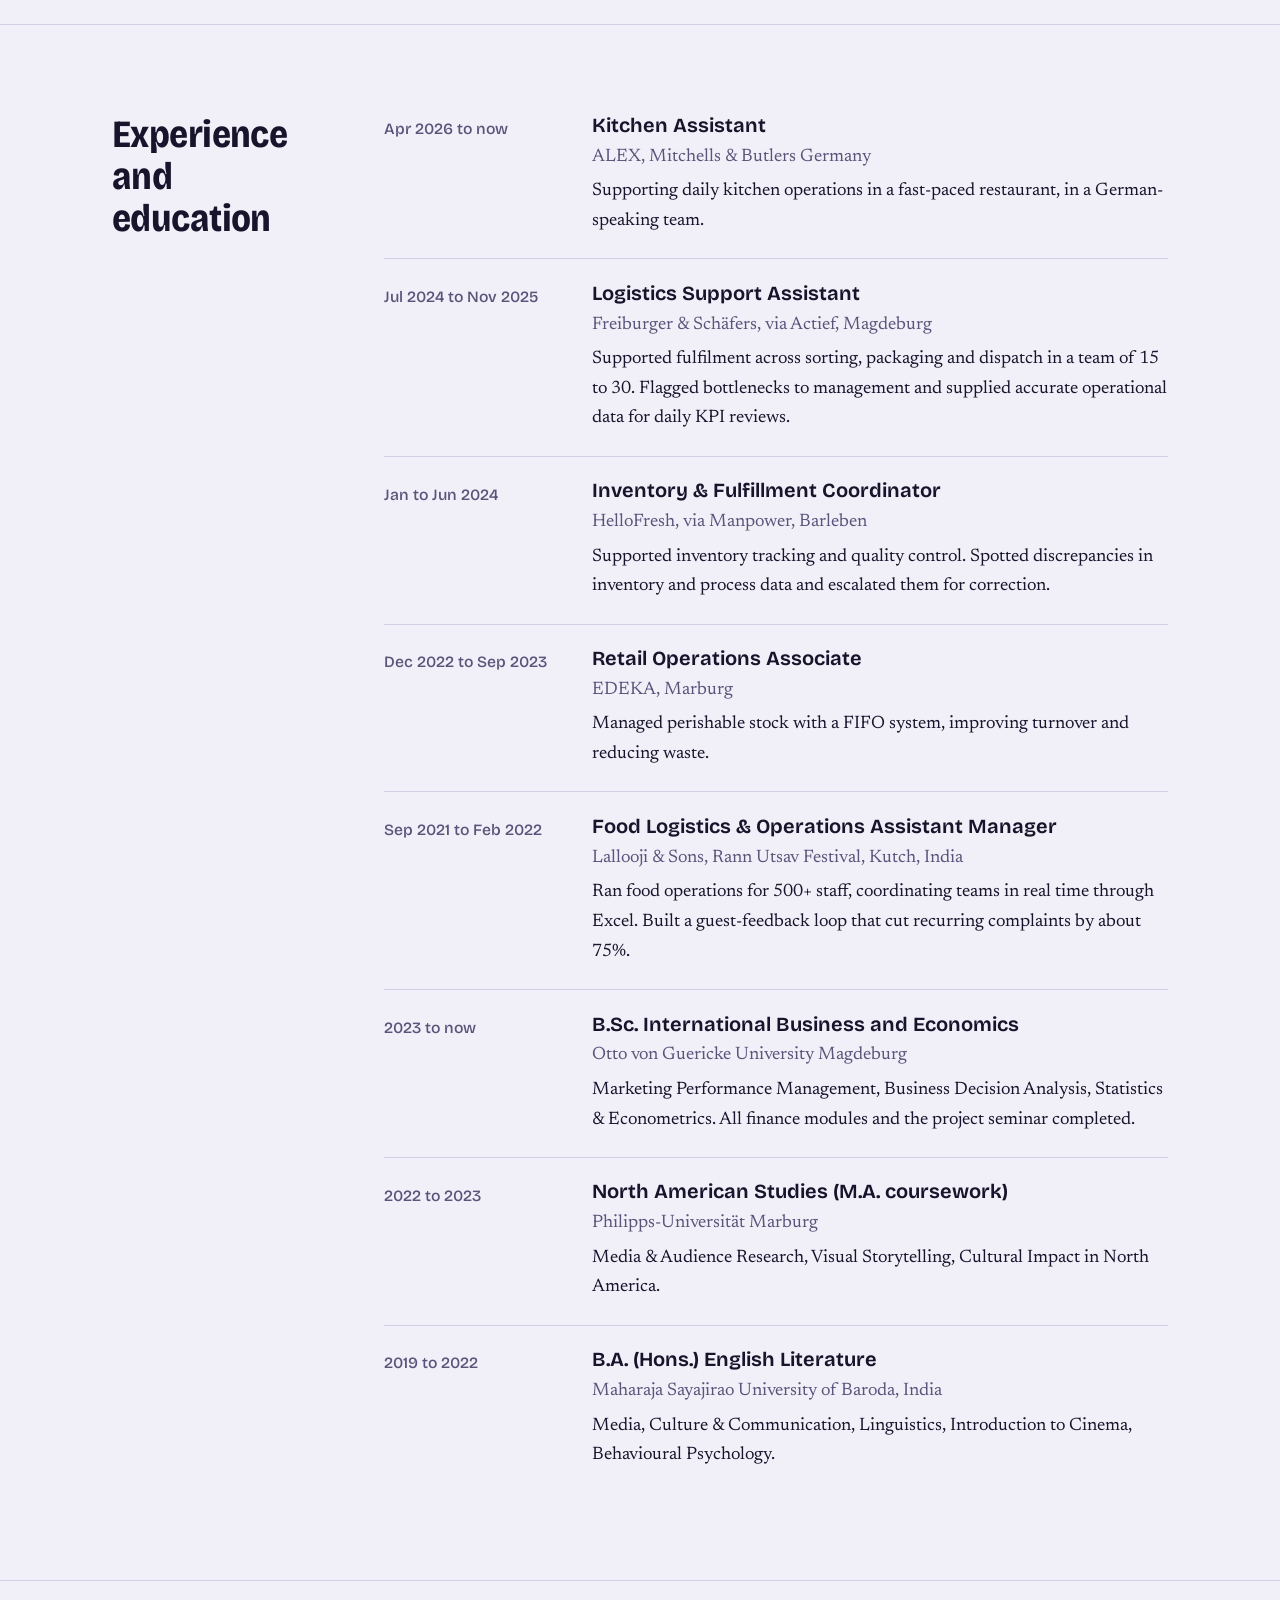
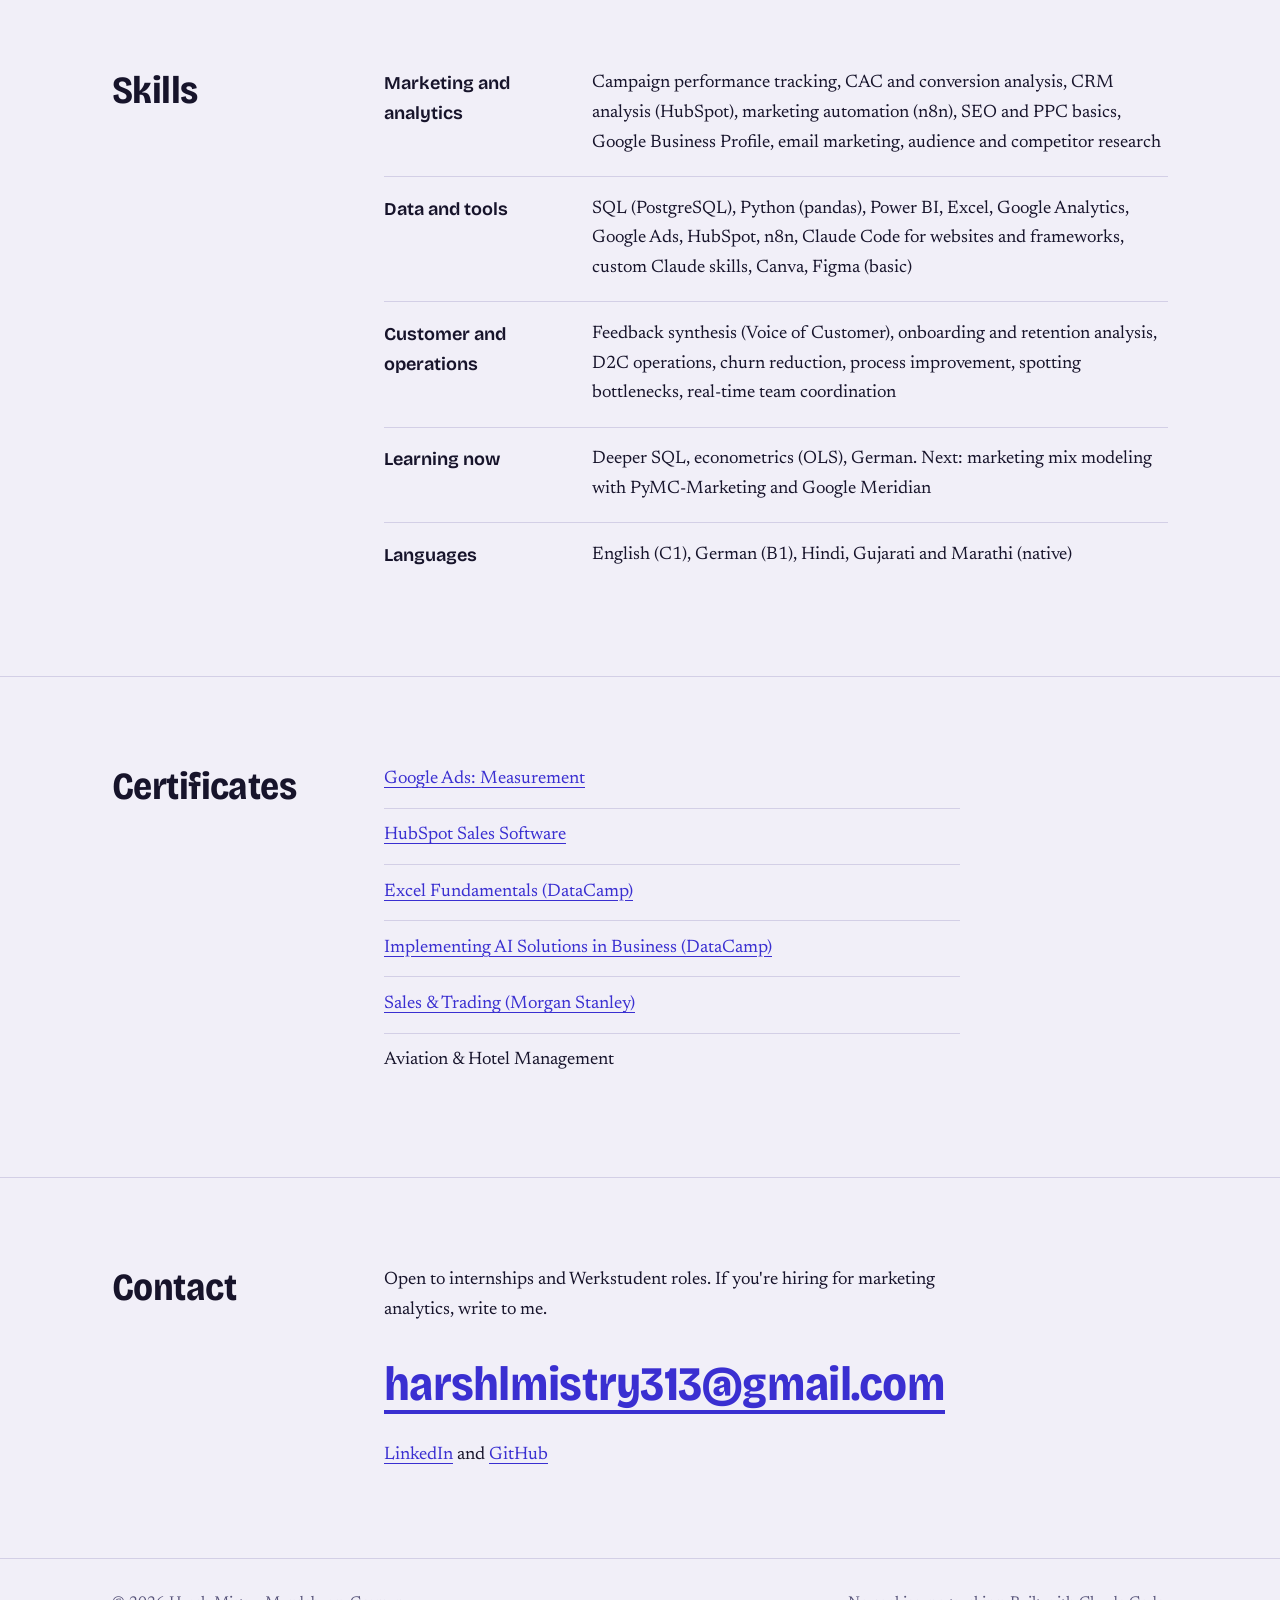
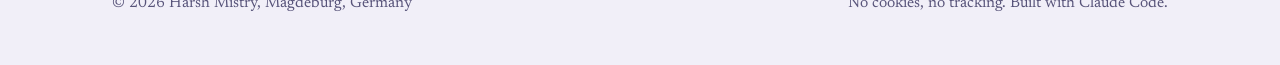
==== commit c4699099: "Link the JobFill entry to the extension repo Co-Authored-By: Claude Sonnet 5.5 <noreply@anthropic.co" ====
--- a/index.html
+++ b/index.html
@@ -193,7 +193,8 @@
         </li>
         <li>
           <h3>JobFill</h3>
-          <p>A Chrome extension concept that autofills job application forms.</p>
+          <p>A Chrome extension that autofills the structured parts of job application forms (name, contact, address, education, start date) in English and German. Your profile stays in your browser, and nothing is ever submitted for you.</p>
+          <p class="links"><a href="https://github.com/harshmistry2001/Autofill_Job_application" rel="noopener">View the code on GitHub</a></p>
         </li>
         <li>
           <h3>Claude skills</h3>
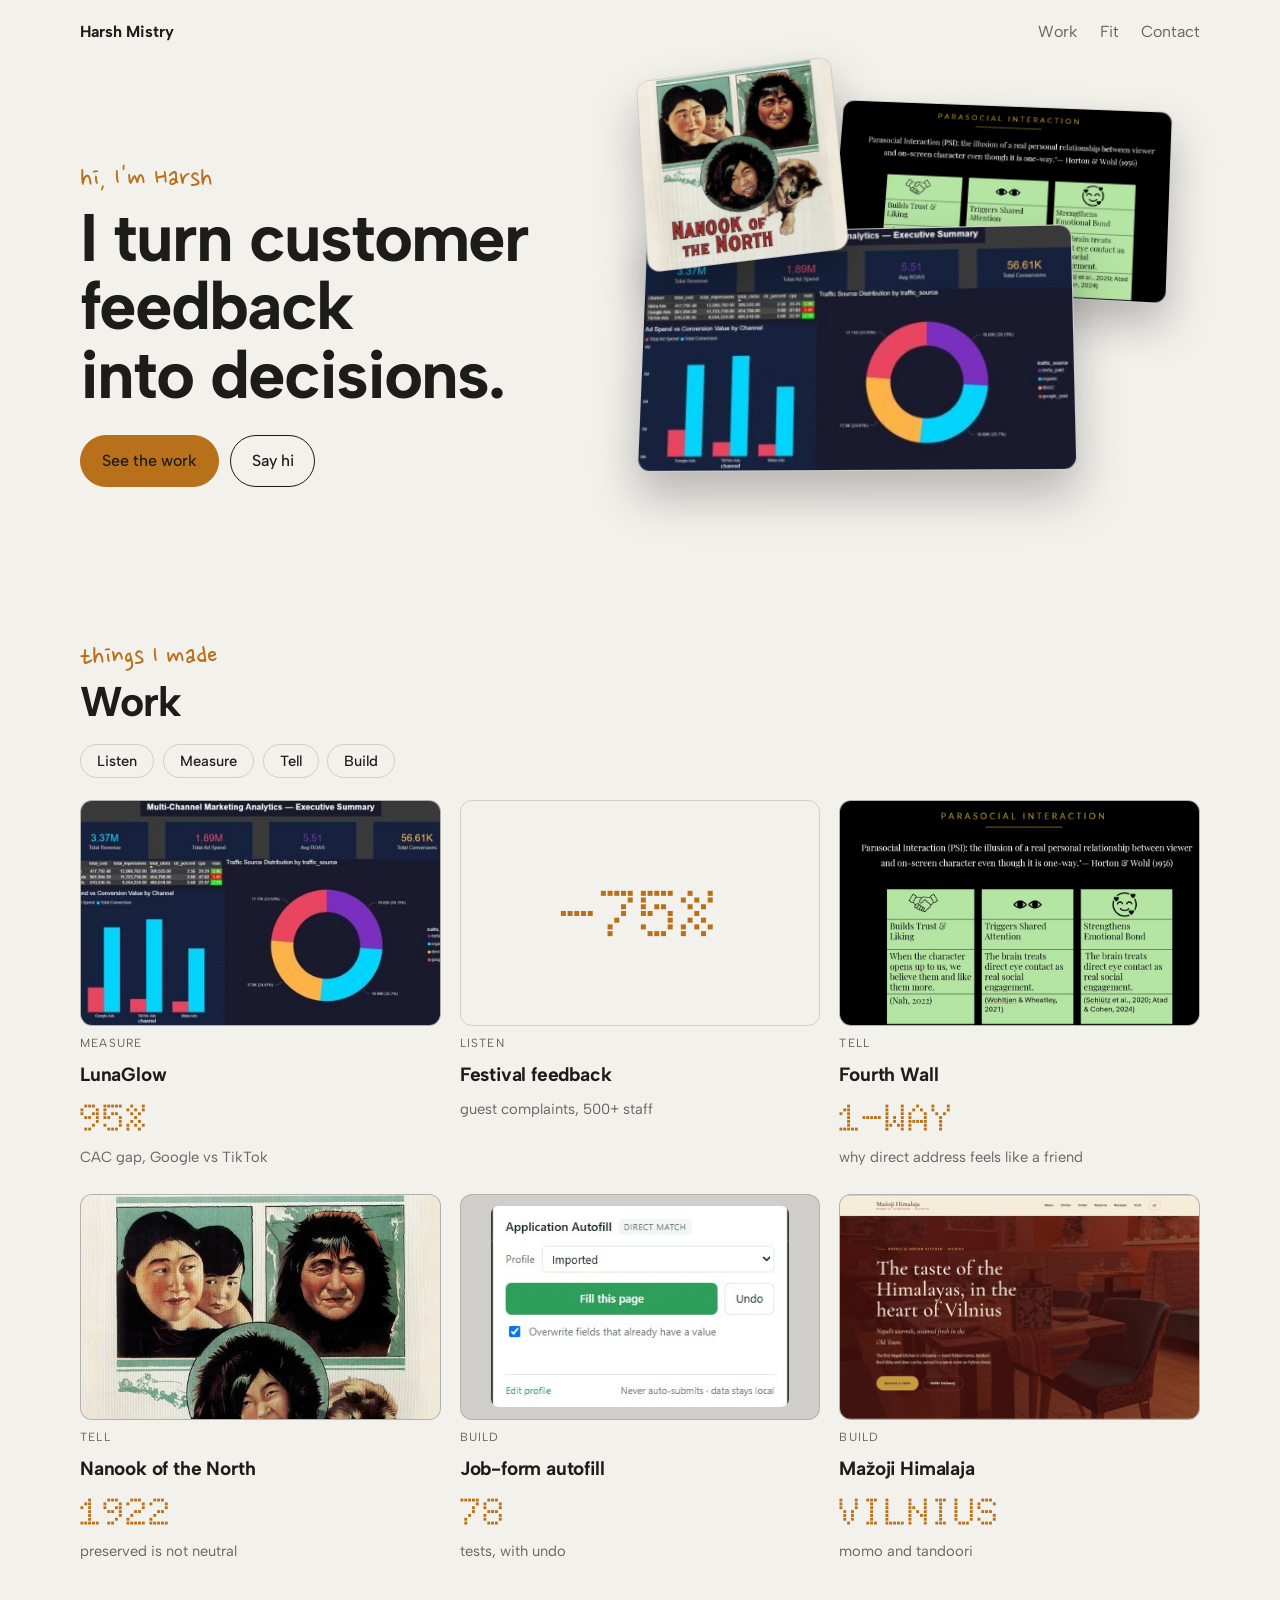
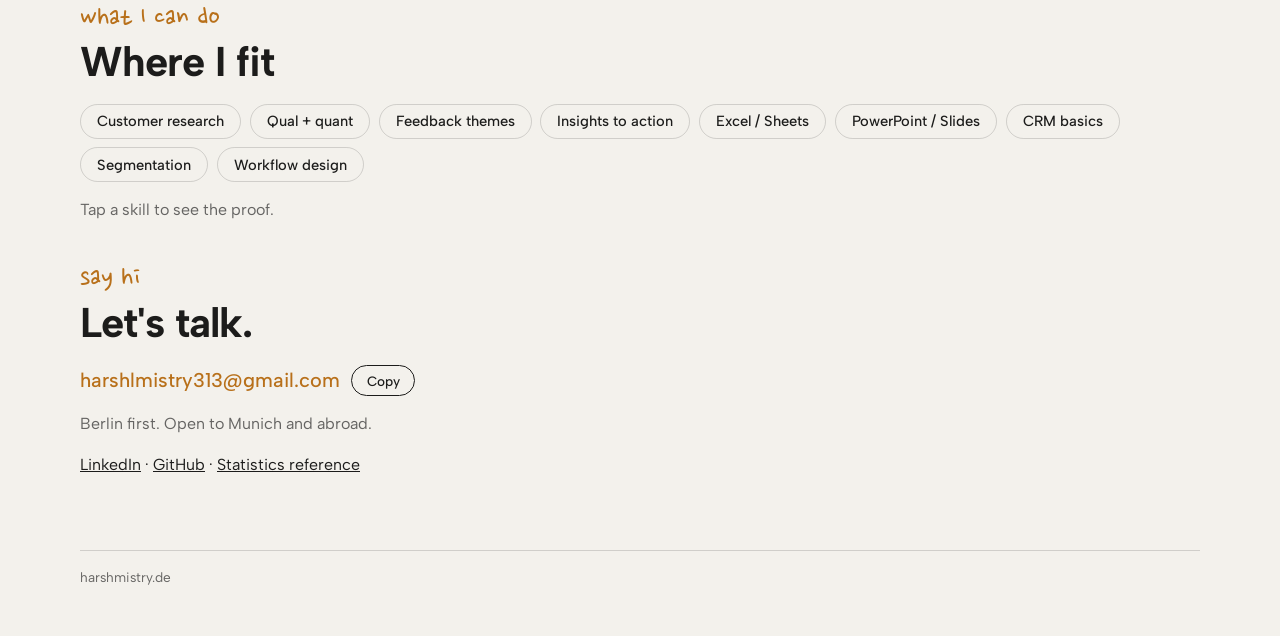
==== commit c46b5ee5: "Replace homepage with three-colour customer-research portfolio (data-driven template) Keeps CNAME, r" ====
--- a/index.html
+++ b/index.html
@@ -3,18 +3,16 @@
 <head>
 <meta charset="utf-8">
 <meta name="viewport" content="width=device-width, initial-scale=1">
-<title>Harsh Mistry | Marketing Analytics, Insights &amp; Operations</title>
-<meta name="description" content="Marketing analytics student in Magdeburg seeking an internship or Werkstudent role in Germany. SQL, Python, Power BI, n8n and a full ad-budget case study.">
+<title>Harsh Mistry | Customer Research &amp; Marketing Analytics</title>
+<meta name="description" content="Customer research, marketing analytics and storytelling. Student in Magdeburg, open to internships and Werkstudent roles in Berlin, Munich and abroad.">
 <link rel="canonical" href="https://harshmistry.de/">
 <meta name="robots" content="index, follow, max-image-preview:large">
 <meta name="author" content="Harsh Mistry">
-<meta name="theme-color" content="#f1eff8" media="(prefers-color-scheme: light)">
-<meta name="theme-color" content="#100e20" media="(prefers-color-scheme: dark)">
 
 <meta property="og:type" content="profile">
 <meta property="og:site_name" content="Harsh Mistry">
-<meta property="og:title" content="Harsh Mistry | Marketing Analytics, Insights &amp; Operations">
-<meta property="og:description" content="I turn messy channel data into clear answers about where marketing budget should go. Case study, skills and contact.">
+<meta property="og:title" content="Harsh Mistry | Customer Research &amp; Marketing Analytics">
+<meta property="og:description" content="I turn customer feedback into decisions. Work, skills and contact.">
 <meta property="og:url" content="https://harshmistry.de/">
 <meta property="og:image" content="https://harshmistry.de/og-image.png">
 <meta property="og:image:width" content="1200">
@@ -24,14 +22,11 @@
 <meta property="profile:first_name" content="Harsh">
 <meta property="profile:last_name" content="Mistry">
 <meta name="twitter:card" content="summary_large_image">
-<meta name="twitter:title" content="Harsh Mistry | Marketing Analytics, Insights &amp; Operations">
-<meta name="twitter:description" content="I turn messy channel data into clear answers about where marketing budget should go.">
+<meta name="twitter:title" content="Harsh Mistry | Customer Research &amp; Marketing Analytics">
+<meta name="twitter:description" content="I turn customer feedback into decisions.">
 <meta name="twitter:image" content="https://harshmistry.de/og-image.png">
 
 <link rel="icon" href="favicon.svg" type="image/svg+xml">
-<link rel="preload" href="fonts/bricolage.woff2" as="font" type="font/woff2" crossorigin>
-<link rel="preload" href="fonts/newsreader.woff2" as="font" type="font/woff2" crossorigin>
-<link rel="stylesheet" href="styles.css">
 <script>document.documentElement.classList.add('js')</script>
 
 <script type="application/ld+json">
@@ -94,239 +89,24 @@
   ]
 }
 </script>
-</head><body>
-<a class="skip" href="#main">Skip to content</a>
-
-<header class="top">
-  <div class="wrap">
-    <a class="brand" href="#top" aria-label="Harsh Mistry, back to top">Harsh Mistry</a>
-    <nav aria-label="Main">
-      <ul>
-        <li><a href="#lunaglow">Case study</a></li>
-        <li><a href="#projects">Projects</a></li>
-        <li><a href="#websites">Websites</a></li>
-        <li><a href="#experience">Experience</a></li>
-        <li><a href="#skills">Skills</a></li>
-        <li><a href="#certificates">Certificates</a></li>
-        <li><a href="#contact">Contact</a></li>
-      </ul>
-    </nav>
-  </div>
-</header>
-
-<main id="main">
-  <section class="hero" id="top" aria-labelledby="name">
-    <div class="wrap">
-      <h1 id="name">Harsh Mistry</h1>
-      <p class="lead">I'm a marketing analytics student in Magdeburg. I turn messy channel data into clear answers about where the budget should go.</p>
-      <div class="actions">
-        <a class="btn" href="#lunaglow">Read the case study</a>
-        <a class="textlink" href="#contact">Get in touch</a>
-      </div>
-      <dl class="glance">
-        <div><dt>Studying</dt><dd>B.Sc. International Business and Economics, OVGU Magdeburg, graduating 2027</dd></div>
-        <div><dt>Looking for</dt><dd>An internship or Werkstudent role in marketing analytics</dd></div>
-        <div><dt>Where</dt><dd>Magdeburg. Berlin first, open to Munich and abroad</dd></div>
-        <div><dt>Languages</dt><dd>English (C1), German (B1), Hindi, Gujarati and Marathi (native)</dd></div>
-      </dl>
-    </div>
-  </section>
-
-  <section class="case section" id="lunaglow" aria-labelledby="lunaglow-h">
-    <div class="wrap">
-      <h2 id="lunaglow-h">LunaGlow: where should a skincare brand spend its next euro?</h2>
-      <p class="intro">A 90-day marketing analytics simulation for a direct-to-consumer skincare brand advertising on Meta, Google and TikTok. I built the data model, the analysis and the dashboard end to end.</p>
-      <p class="intro">The data is synthetic (modelled GA4 and ad-platform exports), so the findings show my method, not a real company's results.</p>
-
-      <div class="figures">
-        <div class="figure">
-          <p class="num"><mark>95%</mark></p>
-          <p>gap in customer acquisition cost (CAC) between Google and TikTok</p>
-        </div>
-        <div class="figure">
-          <p class="num"><mark>+17%</mark></p>
-          <p>modelled conversion lift from reallocating the budget</p>
-        </div>
-      </div>
-
-      <h3 class="pipe-title">How it works</h3>
-      <ol class="pipe">
-        <li><b>Synthetic data</b><span>90 days of GA4, Meta, Google and TikTok data</span></li>
-        <li><b>PostgreSQL</b><span>KPI views that compare channels on the same terms</span></li>
-        <li><b>Python and pandas</b><span>Cleaning, analysis and the reallocation model</span></li>
-        <li><b>Power BI</b><span>A dark-theme dashboard that shows the gap at a glance</span></li>
-      </ol>
-      <p class="note">n8n handles the automation around it. The project grew out of an earlier end-to-end pipeline: three Kaggle datasets, PostgreSQL KPI views, a two-page Power BI dashboard and a weekly n8n refresh.</p>
-      <p class="links"><a href="https://github.com/harshmistry2001/marketing-analytics-portfolio" rel="noopener">View the code on GitHub</a></p>
-    </div>
-  </section>
-
-  <section class="section" id="about" aria-labelledby="about-h">
-    <div class="wrap section-grid">
-      <h2 id="about-h">About</h2>
-      <div class="prose">
-        <p>I grew up in India, studied English literature in Vadodara, and now study International Business and Economics at Otto von Guericke University Magdeburg. My background spans India, Germany and Lithuania, and my work history is in logistics, retail and hospitality, so I know what the operations behind the numbers look like.</p>
-        <p>At the Rann Utsav festival in Kutch I ran food operations for 500+ staff and built a guest-feedback loop that cut recurring complaints by about 75%. It's the same habit I bring to marketing data: find the pattern in the feedback, then fix the cause.</p>
-        <p>What I enjoy most is building: SQL views, Python analyses, dashboards and automations that save someone a repetitive task. I'm a quick learner, and I use Claude Code to build and maintain my own websites and tools.</p>
-        <p>My earlier research looked at how film and TV characters who break the fourth wall create parasocial relationships with viewers. Away from the screen I play chess and strategy games, dance forr&oacute;, run and listen to classical music.</p>
-      </div>
-    </div>
-  </section>
-
-  <section class="section" id="roles" aria-labelledby="roles-h">
-    <div class="wrap section-grid">
-      <h2 id="roles-h">What I'm looking for</h2>
-      <div class="prose">
-        <p>Internships and Werkstudent roles in marketing analytics, digital and performance marketing, marketing and growth operations, consumer and customer insights, Voice of Customer and customer experience, and strategy and operations (go-to-market).</p>
-        <p>Berlin is my first choice. I'm also open to Munich, to other cities within about three hours of Magdeburg, and to relocating abroad for the right role, for example to Brussels or Amsterdam.</p>
-      </div>
-    </div>
-  </section>
-
-  <section class="section" id="projects" aria-labelledby="projects-h">
-    <div class="wrap section-grid">
-      <h2 id="projects-h">Other projects</h2>
-      <ul class="work">
-        <li>
-          <h3>Ma&#382;oji Himalaja, Vilnius</h3>
-          <p>Marketing and operations support for my family's Nepali-Indian restaurant: Google Business Profile setup, an n8n review automation pipeline, and menu management on Wolt and Bolt Food.</p>
-        </li>
-        <li>
-          <h3>JobFill</h3>
-          <p>A Chrome extension that autofills the structured parts of job application forms (name, contact, address, education, start date) in English and German. Your profile stays in your browser, and nothing is ever submitted for you.</p>
-          <p class="links"><a href="https://github.com/harshmistry2001/Autofill_Job_application" rel="noopener">View the code on GitHub</a></p>
-        </li>
-        <li>
-          <h3>Claude skills</h3>
-          <p>Two skills I built for Claude: prompt-improver, which rewrites rough prompts into clear ones, and explain-ladder, which explains a concept one difficulty level at a time.</p>
-        </li>
-        <li>
-          <h3>More side tools</h3>
-          <p>AgentGate, Hushproof and rustflow.</p>
-        </li>
-      </ul>
-    </div>
-  </section>
-  <section class="section" id="websites" aria-labelledby="websites-h">
-    <div class="wrap section-grid">
-      <h2 id="websites-h">Websites I built</h2>
-      <ul class="work">
-        <li>
-          <h3>Statistics Reference</h3>
-          <p>A study and lookup site with 122 statistics topics, from descriptive statistics and probability to regression and econometrics. Each topic has a plain-language overview, a worked example, common mistakes, practice questions with solutions, and R and Python code. Technical terms link to Wikipedia. It works offline.</p>
-          <p class="links"><a href="/stats/">Open the Statistics Reference</a></p>
-        </li>
-        <li>
-          <h3>Ma&#382;oji Himalaja (nirveyyunay.lt)</h3>
-          <p>The website for my family's Nepali-Indian restaurant in Vilnius Old Town: home, menu, about and contact pages with a clean, mobile-friendly design, ordering links for Wolt and Bolt Food, and structured data so the restaurant shows up properly in search.</p>
-          <p class="links"><a href="https://nirveyyunay.lt/" rel="noopener">Visit nirveyyunay.lt</a> &middot; <a href="https://github.com/harshmistry2001/Restaurant-website" rel="noopener">View the code on GitHub</a></p>
-        </li>
-        <li>
-          <h3>This website</h3>
-          <p>My portfolio at harshmistry.de, written as plain HTML and CSS with no framework, so it loads fast and is easy to maintain.</p>
-          <p class="links"><a href="https://github.com/harshmistry2001/harshmistry-portfolio-site" rel="noopener">View the code on GitHub</a></p>
-        </li>
-      </ul>
-    </div>
-  </section>
-  <section class="section" id="experience" aria-labelledby="experience-h">
-    <div class="wrap section-grid">
-      <h2 id="experience-h">Experience and education</h2>
-      <ol class="rows">
-        <li>
-          <p class="when">Apr 2026 to now</p>
-          <div class="what"><h3>Kitchen Assistant</h3><p class="org">ALEX, Mitchells &amp; Butlers Germany</p><p>Supporting daily kitchen operations in a fast-paced restaurant, in a German-speaking team.</p></div>
-        </li>
-        <li>
-          <p class="when">Jul 2024 to Nov 2025</p>
-          <div class="what"><h3>Logistics Support Assistant</h3><p class="org">Freiburger &amp; Sch&auml;fers, via Actief, Magdeburg</p><p>Supported fulfilment across sorting, packaging and dispatch in a team of 15 to 30. Flagged bottlenecks to management and supplied accurate operational data for daily KPI reviews.</p></div>
-        </li>
-        <li>
-          <p class="when">Jan to Jun 2024</p>
-          <div class="what"><h3>Inventory &amp; Fulfillment Coordinator</h3><p class="org">HelloFresh, via Manpower, Barleben</p><p>Supported inventory tracking and quality control. Spotted discrepancies in inventory and process data and escalated them for correction.</p></div>
-        </li>
-        <li>
-          <p class="when">Dec 2022 to Sep 2023</p>
-          <div class="what"><h3>Retail Operations Associate</h3><p class="org">EDEKA, Marburg</p><p>Managed perishable stock with a FIFO system, improving turnover and reducing waste.</p></div>
-        </li>
-        <li>
-          <p class="when">Sep 2021 to Feb 2022</p>
-          <div class="what"><h3>Food Logistics &amp; Operations Assistant Manager</h3><p class="org">Lallooji &amp; Sons, Rann Utsav Festival, Kutch, India</p><p>Ran food operations for 500+ staff, coordinating teams in real time through Excel. Built a guest-feedback loop that cut recurring complaints by about 75%.</p></div>
-        </li>
-        <li>
-          <p class="when">2023 to now</p>
-          <div class="what"><h3>B.Sc. International Business and Economics</h3><p class="org">Otto von Guericke University Magdeburg</p><p>Marketing Performance Management, Business Decision Analysis, Statistics &amp; Econometrics. All finance modules and the project seminar completed.</p></div>
-        </li>
-        <li>
-          <p class="when">2022 to 2023</p>
-          <div class="what"><h3>North American Studies (M.A. coursework)</h3><p class="org">Philipps-Universit&auml;t Marburg</p><p>Media &amp; Audience Research, Visual Storytelling, Cultural Impact in North America.</p></div>
-        </li>
-        <li>
-          <p class="when">2019 to 2022</p>
-          <div class="what"><h3>B.A. (Hons.) English Literature</h3><p class="org">Maharaja Sayajirao University of Baroda, India</p><p>Media, Culture &amp; Communication, Linguistics, Introduction to Cinema, Behavioural Psychology.</p></div>
-        </li>
-      </ol>
-    </div>
-  </section>
-
-  <section class="section" id="skills" aria-labelledby="skills-h">
-    <div class="wrap section-grid">
-      <h2 id="skills-h">Skills</h2>
-      <dl class="skills">
-        <div><dt>Marketing and analytics</dt><dd>Campaign performance tracking, CAC and conversion analysis, CRM analysis (HubSpot), marketing automation (n8n), SEO and PPC basics, Google Business Profile, email marketing, audience and competitor research</dd></div>
-        <div><dt>Data and tools</dt><dd>SQL (PostgreSQL), Python (pandas), Power BI, Excel, Google Analytics, Google Ads, HubSpot, n8n, Claude Code for websites and frameworks, custom Claude skills, Canva, Figma (basic)</dd></div>
-        <div><dt>Customer and operations</dt><dd>Feedback synthesis (Voice of Customer), onboarding and retention analysis, D2C operations, churn reduction, process improvement, spotting bottlenecks, real-time team coordination</dd></div>
-        <div><dt>Learning now</dt><dd>Deeper SQL, econometrics (OLS), German. Next: marketing mix modeling with PyMC-Marketing and Google Meridian</dd></div>
-        <div><dt>Languages</dt><dd>English (C1), German (B1), Hindi, Gujarati and Marathi (native)</dd></div>
-      </dl>
-    </div>
-  </section>
-
-  <section class="section" id="certificates" aria-labelledby="certs-h">
-    <div class="wrap section-grid">
-      <h2 id="certs-h">Certificates</h2>
-      <ul class="certs">
-        <li><a href="https://skillshop.credential.net/9b110aec-e84f-407f-bd4c-b2665cd00a4e#acc.ChrfO3as" rel="noopener">Google Ads: Measurement</a></li>
-        <li><a href="https://app-eu1.hubspot.com/academy/achievements/199j6k48/en/1/harsh-lalabhai-mistry/hubspot-sales-hub-software" rel="noopener">HubSpot Sales Software</a></li>
-        <li><a href="https://www.datacamp.com/statement-of-accomplishment/track/5b709b158e60ebb02c5e877109cd35d0fcd2f75e?raw=1" rel="noopener">Excel Fundamentals (DataCamp)</a></li>
-        <li><a href="https://www.datacamp.com/completed/statement-of-accomplishment/course/0848d681324bd0381b9370f3f5e238e76e6574ee" rel="noopener">Implementing AI Solutions in Business (DataCamp)</a></li>
-        <li><a href="https://my.amplifyme.com/certificate/d7df7ae4-5752-4b27-b443-dee3f537188c" rel="noopener">Sales &amp; Trading (Morgan Stanley)</a></li>
-        <li>Aviation &amp; Hotel Management</li>
-      </ul>
-    </div>
-  </section>
-
-  <section class="section contact" id="contact" aria-labelledby="contact-h">
-    <div class="wrap section-grid">
-      <h2 id="contact-h">Contact</h2>
-      <div>
-        <div class="prose">
-          <p>Open to internships and Werkstudent roles. If you're hiring for marketing analytics, write to me.</p>
-        </div>
-        <a class="contact-mail" href="mailto:harshlmistry313@gmail.com">harshlmistry313@gmail.com</a>
-        <p class="prose links-row"><a href="https://www.linkedin.com/in/harsh-mistry-6508b920b" rel="noopener me">LinkedIn</a> and <a href="https://github.com/harshmistry2001" rel="noopener me">GitHub</a></p>
-      </div>
-    </div>
-  </section>
-</main>
-
-<footer>
-  <div class="wrap">
-    <p>&copy; 2026 Harsh Mistry, Magdeburg, Germany</p>
-    <p>No cookies, no tracking. Built with Claude Code.</p>
-  </div>
-</footer>
-
-<script>
-(function () {
-  var c = document.querySelector('.case');
-  if (!c) return;
-  if (!('IntersectionObserver' in window)) { c.classList.add('seen'); return; }
-  var io = new IntersectionObserver(function (e) {
-    if (e[0].isIntersecting) { c.classList.add('seen'); io.disconnect(); }
-  }, { threshold: 0.25 });
-  io.observe(c);
-})();
-</script>
+<meta name="theme-color" content="#F3F1EC" media="(prefers-color-scheme: light)">
+<meta name="theme-color" content="#1C1C1B" media="(prefers-color-scheme: dark)">
+<link rel="icon" href="/favicon.svg" type="image/svg+xml">
+<link rel="preconnect" href="https://fonts.googleapis.com">
+<link rel="preconnect" href="https://fonts.gstatic.com" crossorigin>
+<link rel="stylesheet" href="https://fonts.googleapis.com/css2?family=Albert+Sans:wght@400;500;700&family=Doto:wght@700&family=Nanum+Pen+Script&display=swap">
+<link rel="stylesheet" href="/theme.css">
+<link rel="stylesheet" href="/site.css">
+</head>
+<body>
+<div class="wrap" id="app">
+  <noscript>
+    <h1>Harsh Mistry: I turn customer feedback into decisions.</h1>
+    <p>Customer research, marketing analytics and storytelling. Magdeburg, open to Berlin, Munich and abroad.</p>
+    <p><a href="mailto:harshlmistry313@gmail.com">harshlmistry313@gmail.com</a> · <a href="https://linkedin.com/in/harsh-mistry-6508b920b">LinkedIn</a> · <a href="https://github.com/harshmistry2001">GitHub</a> · <a href="/stats/">Statistics reference</a></p>
+  </noscript>
+</div>
+<script src="/content.js"></script>
+<script src="/app.js"></script>
 </body>
-</html>+</html>
--- a/theme.css
+++ b/theme.css
@@ -0,0 +1,56 @@
+/* ------------------------------------------------------------------
+   COLOURS AND FONTS. Change a value here and the whole site follows.
+   Three colours only: background, text, accent.
+   ------------------------------------------------------------------ */
+:root{
+  /* Light mode */
+  --bg:#F3F1EC;            /* paper */
+  --fg:#1C1C1B;            /* ink */
+  --accent:#B8701A;        /* marigold */
+  --on-accent:#1C1C1B;     /* text on accent buttons */
+  --line:rgba(28,28,27,.16);
+  --muted:rgba(28,28,27,.66);
+
+  /* Fonts. First name is used if it is loaded, the rest are backups. */
+  --sans:"Albert Sans",system-ui,-apple-system,"Segoe UI",sans-serif;   /* all normal text */
+  --num:"Doto",ui-monospace,Menlo,Consolas,monospace;                   /* big numbers */
+  --hand:"Nanum Pen Script","Segoe Print","Bradley Hand",cursive;       /* handwritten notes */
+}
+
+/* Dark mode follows the visitor's device setting */
+@media (prefers-color-scheme:dark){
+  :root:not([data-theme="light"]){
+    --bg:#1C1C1B; --fg:#F3F1EC; --accent:#E0A24A; --on-accent:#1C1C1B;
+    --line:rgba(243,241,236,.18); --muted:rgba(243,241,236,.68);
+    color-scheme:dark;
+  }
+}
+:root[data-theme="dark"]{
+  --bg:#1C1C1B; --fg:#F3F1EC; --accent:#E0A24A; --on-accent:#1C1C1B;
+  --line:rgba(243,241,236,.18); --muted:rgba(243,241,236,.68);
+  color-scheme:dark;
+}
+
+/* ---- READY-MADE ALTERNATIVES ----------------------------------------
+   To try one: copy its three colour lines over the light-mode ones above.
+
+   Forest:   --bg:#EEF1EC;  --fg:#18211B;  --accent:#2F6B4F;
+   Indigo:   --bg:#F2F2F0;  --fg:#1B1C22;  --accent:#4A55B8;
+   Clay:     --bg:#F4EFEA;  --fg:#231C19;  --accent:#B5452A;
+------------------------------------------------------------------------ */
+
+/* ---- USING YOUR OWN FONT (for example Satoshi from Fontshare) --------
+   1. Download the font files (.woff2) into a new folder: assets/fonts/
+   2. Uncomment and edit this block, then set --sans above to "Satoshi".
+
+   @font-face{
+     font-family:"Satoshi";
+     src:url("assets/fonts/Satoshi-Regular.woff2") format("woff2");
+     font-weight:400; font-display:swap;
+   }
+   @font-face{
+     font-family:"Satoshi";
+     src:url("assets/fonts/Satoshi-Bold.woff2") format("woff2");
+     font-weight:700; font-display:swap;
+   }
+------------------------------------------------------------------------ */
--- a/site.css
+++ b/site.css
@@ -0,0 +1,80 @@
+/* Layout and components. Colours and fonts come from theme.css. */
+*{box-sizing:border-box}
+html{scroll-behavior:smooth}
+body{margin:0;background:var(--bg);color:var(--fg);font:400 1rem/1.55 var(--sans);padding-inline:max(1rem,4vw);padding-block:0 3rem}
+a{color:inherit}
+:focus-visible{outline:2px solid var(--accent);outline-offset:3px}
+.wrap{max-width:70rem;margin-inline:auto}
+.note{font-family:var(--hand);font-size:1.9rem;line-height:1;color:var(--accent);margin:0}
+.muted{color:var(--muted)}
+
+/* Header */
+.top{display:flex;justify-content:space-between;align-items:center;gap:1rem;padding-block:1.25rem}
+.top b{font-weight:700}
+.top nav{display:flex;gap:1.4rem}
+.top nav a{text-decoration:none;color:var(--muted)}
+.top nav a:hover{color:var(--fg)}
+
+/* Hero */
+.hero{display:grid;grid-template-columns:minmax(0,1fr) minmax(0,1.1fr);gap:2rem;align-items:center;padding-block:2rem 3rem}
+.hero h1{font-weight:700;font-size:clamp(2.3rem,5.6vw,4.2rem);line-height:1.02;letter-spacing:-.03em;margin:.6rem 0 1.6rem;text-wrap:balance}
+.cta{display:flex;gap:.7rem;flex-wrap:wrap}
+.btn{display:inline-block;padding:.8rem 1.3rem;border-radius:999px;text-decoration:none;font-weight:500;background:var(--accent);color:var(--on-accent);border:1px solid var(--accent)}
+.btn.ghost{background:transparent;color:var(--fg);border-color:var(--fg)}
+.btn:hover{filter:brightness(1.07)}
+
+/* 3D stack (moves with the cursor, drifts on its own on phones) */
+.stage{perspective:1200px;display:grid;place-items:center;min-height:22rem;touch-action:pan-y}
+.stack{position:relative;width:min(100%,32rem);aspect-ratio:1.12;transform-style:preserve-3d;transform:rotateX(8deg) rotateY(-12deg)}
+.c{position:absolute;margin:0;border-radius:12px;overflow:hidden;border:1px solid var(--line);background:var(--bg);box-shadow:0 22px 44px rgba(0,0,0,.25)}
+.c img{display:block;width:100%;height:auto}
+.c1{width:80%;left:0;top:32%;transform:translateZ(70px)}
+.c2{width:66%;right:0;top:0;transform:translateZ(0) rotate(4deg)}
+.c3{width:36%;left:3%;top:2%;transform:translateZ(140px) rotate(-6deg)}
+
+/* Sections */
+section{padding-block:2.5rem 0}
+h2{font-weight:700;font-size:clamp(1.8rem,3.6vw,2.6rem);letter-spacing:-.025em;line-height:1.1;margin:.4rem 0 1.2rem}
+
+/* Filter chips and skill pills */
+.chips,.pills{display:flex;flex-wrap:wrap;gap:.55rem}
+.chips{margin-bottom:1.4rem}
+.chip,.pill{font:500 .92rem var(--sans);cursor:pointer;padding:.45rem 1rem;border-radius:999px;border:1px solid var(--line);background:transparent;color:var(--fg)}
+.chip:hover,.pill:hover{border-color:var(--fg)}
+.chip[aria-pressed="true"],.pill[aria-pressed="true"]{background:var(--fg);color:var(--bg);border-color:var(--fg)}
+.proof{min-height:1.6rem;margin:1rem 0 0;color:var(--muted)}
+
+/* Project tiles */
+.grid{display:grid;grid-template-columns:repeat(auto-fit,minmax(min(100%,18rem),1fr));gap:1.6rem 1.2rem}
+.tile{display:grid;gap:.5rem;align-content:start;min-width:0}
+.tile[hidden]{display:none}
+.shot{border-radius:12px;overflow:hidden;border:1px solid var(--line);aspect-ratio:16/10;background:var(--line);display:grid;place-items:center}
+.shot img{width:100%;height:100%;object-fit:cover;display:block}
+.shot.contain img{width:auto;max-width:90%;max-height:90%;object-fit:contain;border-radius:8px}
+.shot.numonly{background:transparent}
+.shot.numonly .big{font-size:4.2rem}
+.lens{font-size:.74rem;letter-spacing:.1em;text-transform:uppercase;color:var(--muted)}
+.tile h3{font-size:1.2rem;font-weight:700;margin:0;letter-spacing:-.01em}
+.tile h3 a{text-decoration:none}
+.tile h3 a:hover{text-decoration:underline}
+.big{font-family:var(--num);font-weight:700;font-size:2.4rem;line-height:1;color:var(--accent);margin:.1rem 0 0}
+.cap{margin:0;color:var(--muted);font-size:.92rem}
+.tile.dim{opacity:.28}
+.tile.hit .shot{outline:2px solid var(--accent);outline-offset:3px}
+
+/* Contact and footer */
+.contact{padding-bottom:1rem}
+.mail{display:flex;flex-wrap:wrap;gap:.7rem;align-items:center;margin:0 0 .6rem}
+.mail span{font-size:1.25rem;font-weight:500;color:var(--accent);overflow-wrap:anywhere;user-select:all}
+.mail button{font:500 .85rem var(--sans);cursor:pointer;padding:.4rem .9rem;border-radius:999px;border:1px solid var(--fg);background:transparent;color:var(--fg)}
+footer{margin-top:2.5rem;padding-top:1rem;border-top:1px solid var(--line);color:var(--muted);font-size:.85rem}
+
+/* Phone layout */
+@media (max-width:48rem){
+  .hero{grid-template-columns:minmax(0,1fr)}
+  .stage{min-height:17rem}
+}
+@media (prefers-reduced-motion:no-preference){
+  .tile{transition:transform .2s ease,opacity .2s ease}
+  .tile:hover{transform:translateY(-4px)}
+}
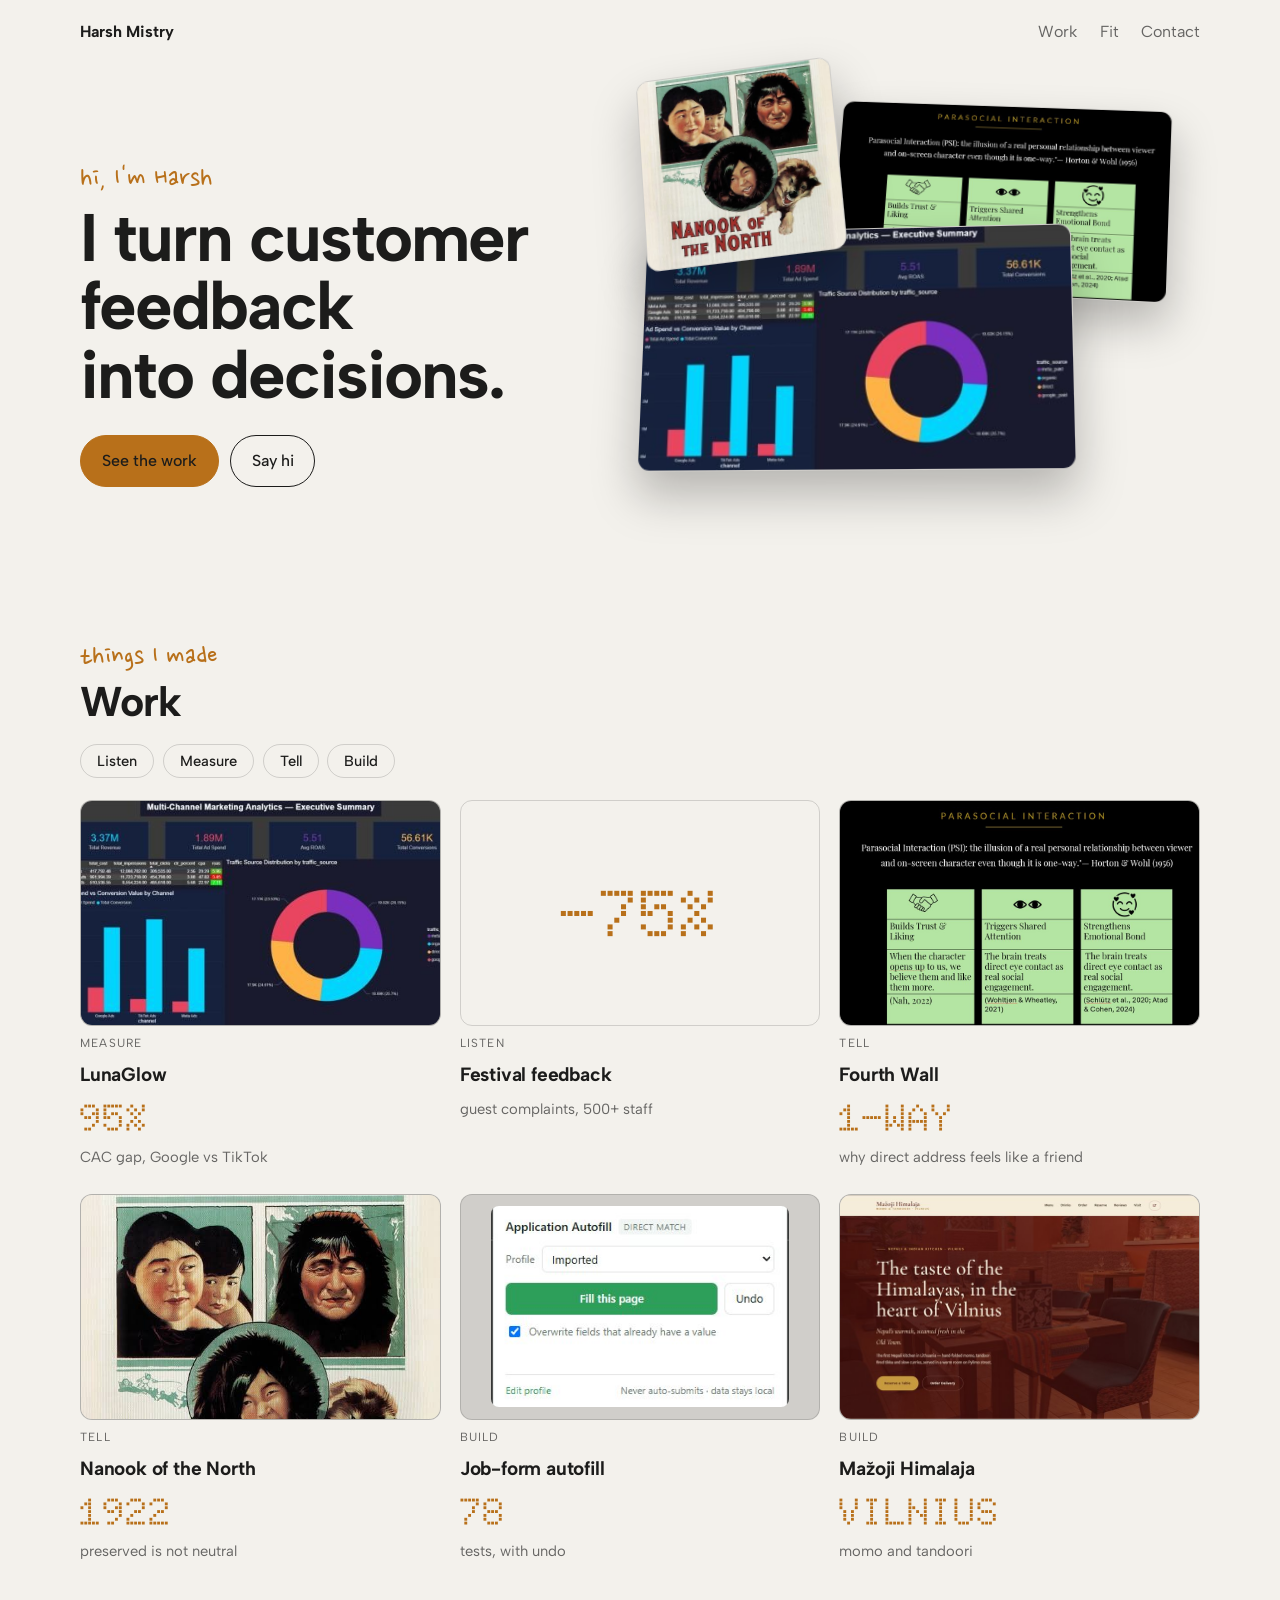
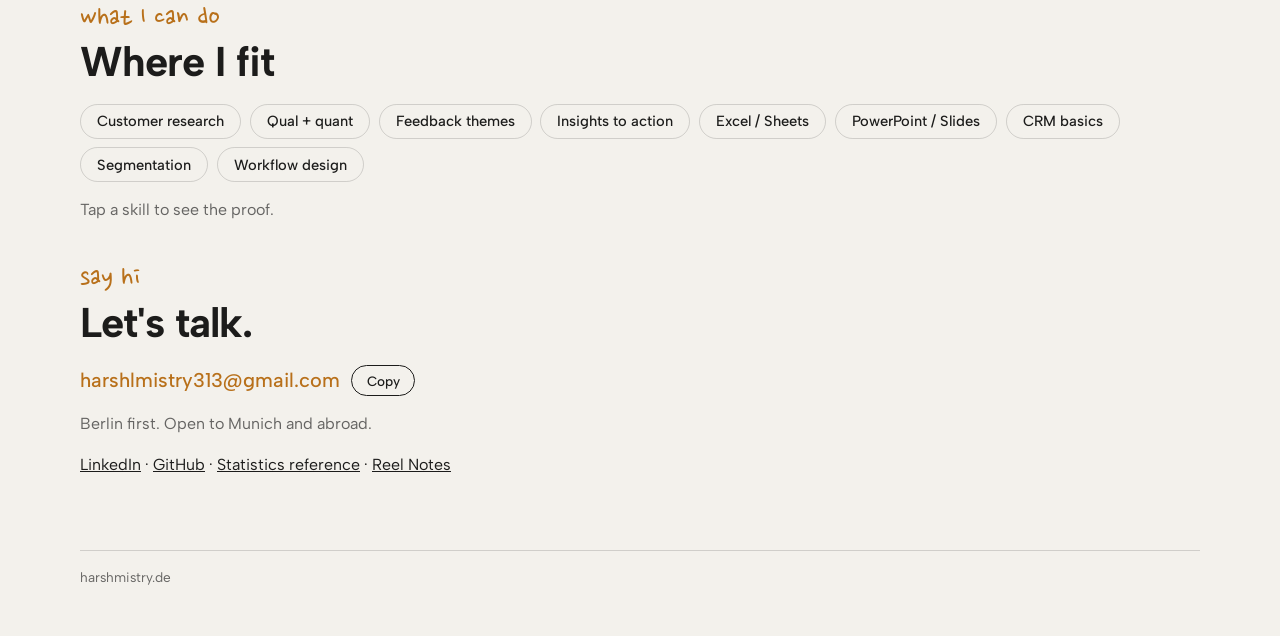
==== commit 1960840f: "Add Reel Notes (film reviews) at /cinema and link it from Contact - cinema/: static film-review app " ====
--- a/index.html
+++ b/index.html
@@ -103,7 +103,7 @@
   <noscript>
     <h1>Harsh Mistry: I turn customer feedback into decisions.</h1>
     <p>Customer research, marketing analytics and storytelling. Magdeburg, open to Berlin, Munich and abroad.</p>
-    <p><a href="mailto:harshlmistry313@gmail.com">harshlmistry313@gmail.com</a> · <a href="https://linkedin.com/in/harsh-mistry-6508b920b">LinkedIn</a> · <a href="https://github.com/harshmistry2001">GitHub</a> · <a href="/stats/">Statistics reference</a></p>
+    <p><a href="mailto:harshlmistry313@gmail.com">harshlmistry313@gmail.com</a> · <a href="https://linkedin.com/in/harsh-mistry-6508b920b">LinkedIn</a> · <a href="https://github.com/harshmistry2001">GitHub</a> · <a href="/stats/">Statistics reference</a> · <a href="/cinema/">Reel Notes</a></p>
   </noscript>
 </div>
 <script src="/content.js"></script>
